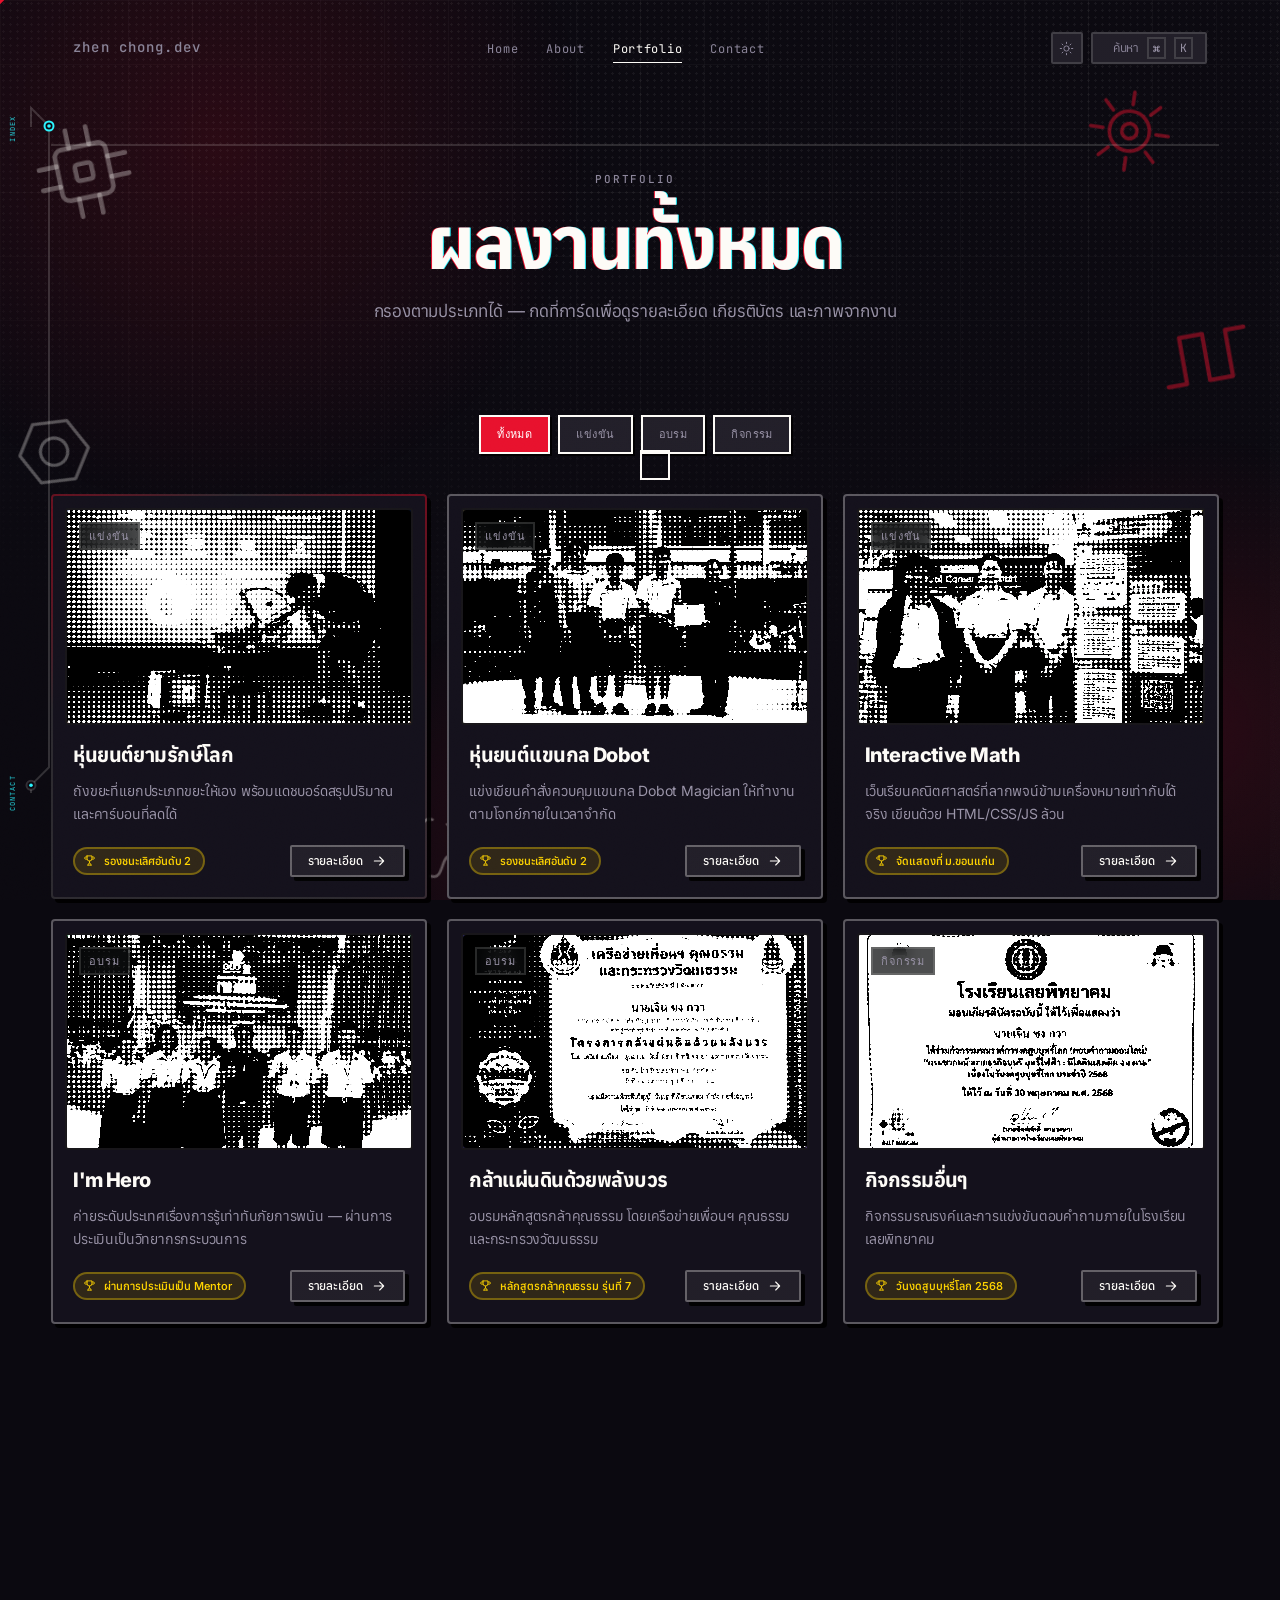
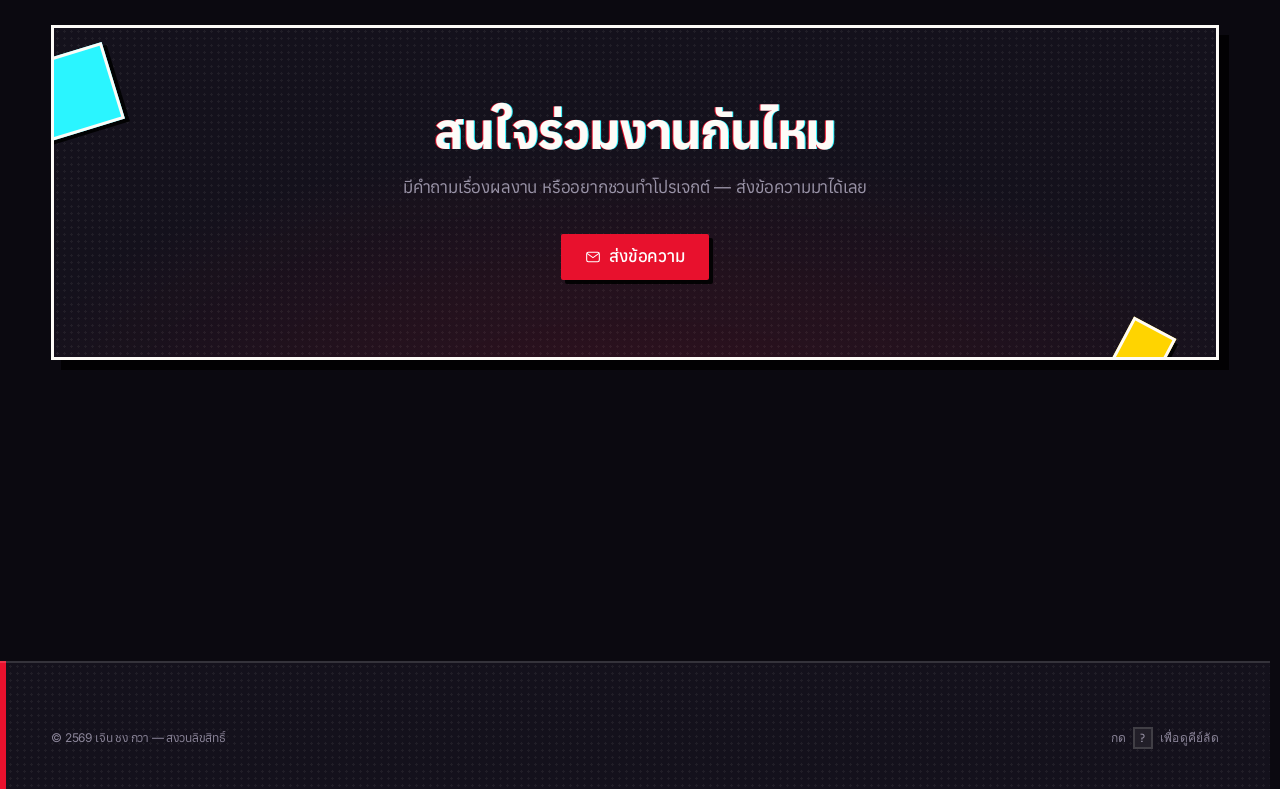
==== work/index.html @ d9b97643 "Publish the portfolio site A static site for university applications — no framework, no build step, " ====
<!DOCTYPE html>
<html lang="th" class="no-js" data-root="../">
<head>
<meta charset="UTF-8">
<meta name="viewport" content="width=device-width, initial-scale=1">
<title>ผลงานทั้งหมด — Portfolio</title>

<meta name="description" content="รวมผลงานทั้งหมดของเจิน ชง กวา — การแข่งขัน โครงงาน และการอบรม พร้อมเกียรติบัตรตัวจริง">
<meta name="theme-color" content="#0b0910">
<link rel="canonical" href="https://lpk37943-cyber.github.io/portfolio/work/">

<meta property="og:type" content="website">
<meta property="og:title" content="ผลงานทั้งหมด — Portfolio">
<meta property="og:description" content="การแข่งขัน · โครงงาน · การอบรม พร้อมเกียรติบัตร">
<meta property="og:image" content="https://lpk37943-cyber.github.io/portfolio/assets/og-image.jpg">
<meta property="og:url" content="https://lpk37943-cyber.github.io/portfolio/work/">
<meta name="twitter:card" content="summary_large_image">

<link rel="icon" href="../assets/favicon.svg" type="image/svg+xml">

<script>
(function () {
  var t = null;
  try { t = localStorage.getItem('pf-theme'); } catch (e) {}
  document.documentElement.dataset.theme = t === 'light' ? 'light' : 'dark';
})();
</script>

<link rel="preconnect" href="https://fonts.googleapis.com">
<link rel="preconnect" href="https://fonts.gstatic.com" crossorigin>
<link rel="stylesheet" href="https://fonts.googleapis.com/css2?family=Anuphan:wght@200..700&family=Inter:wght@100..900&family=JetBrains+Mono:wght@100..800&display=swap">

<link rel="stylesheet" href="../assets/css/tokens.css">
<link rel="stylesheet" href="../assets/css/base.css">
<link rel="stylesheet" href="../assets/css/layout.css">
<link rel="stylesheet" href="../assets/css/components.css">
<link rel="stylesheet" href="../assets/css/motion.css">
<link rel="stylesheet" href="../assets/css/pages.css">
</head>

<body>

<!-- ชั้นแสงเคลื่อนไหวเป็นฉากหลัง — CSS ล้วน ดู .ambient ใน motion.css -->
<div class="ambient" aria-hidden="true"><i></i><i></i><i></i></div>

<!-- รูปทรงวิศวกรรมลอยเป็นฉากหลัง ลากได้ — รูปทรงถูกสร้างโดย js/modules/formes.js -->
<!-- เส้นลายวงจร PCB ที่ขอบซ้าย — แถบความคืบหน้าการอ่าน จุดบัดกรีติดไฟทีละจุดตามหัวข้อ
     รูปเส้นสร้างโดย js/modules/spine.js เพราะจำนวนจุดต่างกันทุกหน้า
     ⚠ pointer-events: none อยู่ใน CSS แล้ว (กฎข้อ 6) มันสูงเต็มจอ ถ้าลืมจะกินคลิกทั้งแถบ -->
<div class="spine" data-spine aria-hidden="true"></div>

<div class="formes" data-formes aria-hidden="true"></div>

<a class="skip-link" href="#main">ข้ามไปเนื้อหาหลัก</a>

<header class="site-header" data-scrolled="false">
  <nav class="nav" aria-label="เมนูหลัก">
    <a class="nav-brand" href="../index.html"><span>zhen chong</span><span>.dev</span></a>
    <ul class="nav-links">
      <li><a class="nav-link" href="../index.html">Home</a></li>
      <li><a class="nav-link" href="../about.html">About</a></li>
      <li><a class="nav-link" href="index.html" aria-current="page">Portfolio</a></li>
      <li><a class="nav-link" href="../index.html#contact">Contact</a></li>
    </ul>
    <div class="nav-actions">
      <button type="button" class="icon-btn" data-magnet data-theme-toggle aria-label="สลับธีมสว่าง / มืด"></button>
      <button type="button" class="kbd-hint" data-magnet data-palette-open>
        <span data-icon="search"></span> ค้นหา <kbd>⌘</kbd><kbd>K</kbd>
      </button>
      <button type="button" class="nav-toggle" data-nav-toggle aria-expanded="false"
              aria-controls="nav-panel" aria-label="เปิดเมนู"><i></i><i></i><i></i></button>
    </div>
  </nav>
  <div class="nav-panel" id="nav-panel" data-nav-panel data-open="false">
    <div><ul>
      <li><a href="../index.html">Home</a></li>
      <li><a href="../about.html">About</a></li>
      <li><a href="index.html">Portfolio</a></li>
      <li><a href="../index.html#contact">Contact</a></li>
    </ul></div>
  </div>
</header>

<main id="main">
  <section class="section" id="all-work" data-spine-label="INDEX" style="padding-top:9rem">
    <div class="container-wide">

      <div class="section-head section-head--center">
        <span class="eyebrow" data-scramble data-reveal>Portfolio</span>
        <h1 class="gradient-text" style="font-size:var(--t-h1)" data-reveal>ผลงานทั้งหมด</h1>
        <p data-reveal>กรองตามประเภทได้ — กดที่การ์ดเพื่อดูรายละเอียด เกียรติบัตร และภาพจากงาน</p>
      </div>

      <!-- ตัวกรอง — aria-pressed บอกสถานะปุ่ม ส่วน data-live ประกาศจำนวนที่เหลือ
           ให้ screen reader ได้ยินว่าเกิดอะไรขึ้นหลังกด -->
      <div class="filter-bar" data-filter-bar data-reveal>
        <button type="button" class="filter-btn" data-filter="all" aria-pressed="true">ทั้งหมด</button>
        <button type="button" class="filter-btn" data-filter="comp" aria-pressed="false">แข่งขัน</button>
        <button type="button" class="filter-btn" data-filter="train" aria-pressed="false">อบรม</button>
        <button type="button" class="filter-btn" data-filter="act" aria-pressed="false">กิจกรรม</button>
        <span class="sr-only" data-live role="status" aria-live="polite"></span>
      </div>

      <div class="grid grid--2" data-projects></div>

      <noscript>
        <p class="text-soft" style="text-align:center;padding:var(--s-10)">
          รายการผลงานสร้างด้วย JavaScript — เปิด JavaScript แล้วโหลดหน้าใหม่เพื่อดูทั้งหมด
        </p>
      </noscript>

    </div>
  </section>

  <section class="section" id="cta" data-spine-label="CONTACT">
    <div class="container">
      <div class="cta" data-reveal="scale">
        <h2 class="gradient-text" data-split>สนใจร่วมงานกันไหม</h2>
        <p>มีคำถามเรื่องผลงาน หรืออยากชวนทำโปรเจกต์ — ส่งข้อความมาได้เลย</p>
        <div class="row row--center">
          <a data-magnet class="btn btn--accent btn--lg" href="../index.html#contact">
            <span data-icon="mail"></span> ส่งข้อความ
          </a>
        </div>
      </div>
    </div>
  </section>
</main>

<footer class="site-footer">
  <div class="container">
    <div class="footer-bottom" style="border:0;padding-top:0">
      <span>© <span data-year>2569</span> เจิน ชง กวา — สงวนลิขสิทธิ์</span>
      <span class="mono-note">กด <kbd>?</kbd> เพื่อดูคีย์ลัด</span>
    </div>
  </div>
</footer>

<dialog class="palette" data-palette aria-label="ค้นหาและคำสั่ง">
  <div class="palette-search">
    <span data-icon="search"></span>
    <input type="text" data-palette-input placeholder="พิมพ์เพื่อค้นหาผลงานหรือคำสั่ง…"
           autocomplete="off" spellcheck="false" aria-label="ค้นหา">
  </div>
  <div class="palette-list" data-palette-list role="listbox" aria-label="ผลการค้นหา"></div>
  <div class="palette-foot">
    <span><kbd>↑</kbd><kbd>↓</kbd> เลื่อน</span>
    <span><kbd>↵</kbd> เลือก</span>
    <span><kbd>esc</kbd> ปิด</span>
  </div>
</dialog>

<dialog class="palette" data-help aria-label="คีย์ลัด">
  <div class="palette-search" style="justify-content:space-between">
    <strong style="font-size:var(--t-small)">คีย์ลัด</strong>
    <button type="button" class="lightbox-close" data-help-close aria-label="ปิด" data-icon="close"></button>
  </div>
  <div class="palette-list">
    <button type="button" class="palette-item"><span>ค้นหา / คำสั่ง</span><span class="meta"><kbd>⌘</kbd><kbd>K</kbd></span></button>
    <button type="button" class="palette-item"><span>ค้นหา</span><span class="meta"><kbd>/</kbd></span></button>
    <button type="button" class="palette-item"><span>ไปหน้าแรก</span><span class="meta"><kbd>g</kbd><kbd>h</kbd></span></button>
    <button type="button" class="palette-item"><span>ไปหน้าผลงาน</span><span class="meta"><kbd>g</kbd><kbd>w</kbd></span></button>
    <button type="button" class="palette-item"><span>ไปหน้าเกี่ยวกับ</span><span class="meta"><kbd>g</kbd><kbd>a</kbd></span></button>
    <button type="button" class="palette-item"><span>ปิดกล่อง</span><span class="meta"><kbd>esc</kbd></span></button>
  </div>
</dialog>

<script defer src="../assets/js/icons.js"></script>
<script defer src="../assets/js/data/projects.js"></script>
<script defer src="../assets/js/modules/media.js"></script>
<script defer src="../assets/js/modules/halftone.js"></script>
<script defer src="../assets/js/modules/reveal.js"></script>
<script defer src="../assets/js/modules/nav.js"></script>
<script defer src="../assets/js/modules/tabs.js"></script>
<script defer src="../assets/js/modules/fx.js"></script>
<script defer src="../assets/js/modules/ui.js"></script>
<script defer src="../assets/js/modules/palette.js"></script>
<script defer src="../assets/js/modules/render.js"></script>
<script defer src="../assets/js/modules/formes.js"></script>
<script defer src="../assets/js/modules/type.js"></script>
<script defer src="../assets/js/modules/smooth.js"></script>
<script defer src="../assets/js/modules/scenes.js"></script>
<script defer src="../assets/js/modules/spine.js"></script>
<script defer src="../assets/js/main.js"></script>
</body>
</html>
---- assets/css/tokens.css ----
/* ============================================================================
   tokens.css — ค่าคงที่ทั้งเว็บอยู่ไฟล์นี้ไฟล์เดียว

   กฎ: ไฟล์ CSS อื่นห้ามเขียนค่าสี ขนาด หรือ easing เป็นตัวเลขดิบ ต้องอ้าง var()
   จากที่นี่เสมอ เพราะพอร์ตนี้มีทั้งหน้าแรก หน้ารวมผลงาน และหน้า case study อีกสี่หน้า
   ถ้าปล่อยให้ hardcode จะเพี้ยนกันเองแบบที่เคยเกิดใน Interactive Math มาแล้ว

   ---------------------------------------------------------------------------
   ธีม: คอมิก — สีจัด ขอบหนา เงาแข็ง พื้นผิว halftone

   เดิมพาเลตอิงเว็บไซต์ Linear (indigo บนดำอมเทา) ซึ่งสุภาพและอ่านง่ายแต่ไม่มีบุคลิก
   ตอนนี้เปลี่ยนเป็นภาษาภาพแบบหนังสือการ์ตูน โดยใช้เทคนิคทั่วไปของงานคอมิก
   (จุด halftone, ขอบสีเหลื่อม, พาเนลขอบหนา, เงาแข็งไม่ฟุ้ง) ไม่ได้ลอกงานของใคร

   สามอย่างที่ทำให้ "เป็นคอมิก" ไม่ใช่แค่ "สีแดง":
     1. เงาต้องแข็ง — ออฟเซ็ตทึบ ไม่มีการฟุ้ง (หมึกพิมพ์ไม่มี blur)
     2. ขอบต้องหนาและทึบ ไม่ใช่ hairline โปร่ง
     3. พื้นผิวต้องเป็นจุด ไม่ใช่ไล่สีเนียน (ข้อจำกัดของแท่นพิมพ์สมัยก่อน)

   "ดำแต่ไม่ดำสนิท" ยังใช้อยู่ — #0b0910 มีสีม่วงเจือนิดเดียว ทำให้จอ OLED
   ไม่ดูเป็นหลุมดำ และทำให้ขอบสว่างโปร่งมองเห็นได้จริง
   ========================================================================= */

:root {
  /* ---------- พื้นหลัง ----------
     ไล่จากมืดสุด (bg) ขึ้นมาหาพื้นผิวที่ "ยกระดับ" ทีละขั้น
     surface = การ์ดปกติ, raised = การ์ดที่ hover อยู่, sunken = ช่องกรอกข้อมูล */
  --bg:            #0b0910;
  --bg-sunken:     #060409;
  --surface:       #14111c;
  --surface-raised:#1c1826;
  --surface-glass: rgba(20, 17, 28, .82);   /* nav + modal — ต้องคู่กับ backdrop-filter */

  /* ---------- ตัวหนังสือ ----------
     ตัวเลขข้างล่างวัดกับ --surface-raised ซึ่งเป็นพื้นที่ "สว่างที่สุด" ที่ตัวหนังสือ
     ไปวางอยู่ได้ (การ์ดตอนถูก hover) — เป็นกรณีแย่ที่สุดจริง ไม่ใช่วัดกับ --bg
     ที่จะได้ตัวเลขสวยกว่าความเป็นจริงประมาณ 0.4

       --ink        16.8 : 1   ผ่าน AAA
       --ink-soft    5.9 : 1   ผ่าน AA
       --ink-faint   4.9 : 1   ผ่าน AA  ← ตัวเตี้ยสุดที่ยังใช้กับตัวหนังสือได้
       --ink-dim     3.5 : 1   วัดกับ --bg เท่านั้น เพราะใช้ที่เดียวคือหัวข้อยักษ์
                               บรรทัดที่สองของ hero ซึ่งไม่เคยวางบนการ์ด
                               ผ่าน AA สำหรับตัวใหญ่ (≥24px หนา หรือ ≥18.66px)
       --ink-ghost   1.4 : 1   ไม่ผ่านอะไรเลย

     กฎที่ห้ามแหก:
       ตัวหนังสือขนาดปกติ → ห้ามจางกว่า --ink-faint
       หัวข้อยักษ์          → ห้ามจางกว่า --ink-dim
       --ink-ghost         → ใช้ได้เฉพาะของตกแต่งที่ลบทิ้งแล้วไม่มีใครเสียข้อมูล
                             (เลข 404, ลูกศรประดับมุมการ์ด)

     ⚠ ธีมคอมิกเพิ่มกฎข้อที่สี่: --accent (แดง) ได้แค่ 3.9:1 บนพื้นมืด
       จึงใช้ได้เฉพาะหัวข้อใหญ่ ขอบ และของตกแต่ง — ห้ามใช้กับเนื้อความเด็ดขาด
       ถ้าต้องการตัวหนังสือสีแดงที่อ่านได้ ให้ใช้ --accent-ink

     ขาวเป็น #fdfbf7 ไม่ใช่ขาวบริสุทธิ์ เพราะหมึกขาวบนกระดาษคอมิกมีสีครีมเจือเสมอ
     ขาว #ffffff บนพื้นม่วงเข้มจะดูเป็นสีฟ้าแทน (ตาเทียบสีกับพื้นรอบข้างเสมอ) */
  --ink:        #fdfbf7;
  --ink-soft:   #9a94a8;
  --ink-faint:  #8b8599;
  --ink-dim:    #6a6478;
  --ink-ghost:  #2f2a3a;

  /* ---------- เส้นขอบ ----------
     ใช้ขาวโปร่งแทนสีทึบ เพื่อให้เส้นสว่างขึ้นเองเมื่อวางบนพื้นที่สว่างกว่า
     ไม่ต้องมีตัวแปรเส้นแยกต่อพื้นผิวแต่ละระดับ

     ธีมคอมิกดันค่าความทึบขึ้นจากเดิมราวสามเท่า เพราะ hairline โปร่ง 8%
     คือภาษาของ UI สมัยใหม่ ไม่ใช่ของหมึกพิมพ์ — เส้นในคอมิกต้อง "เห็นว่าเป็นเส้น" */
  --line:        rgba(253, 251, 247, .14);
  --line-soft:   rgba(253, 251, 247, .07);
  --line-strong: rgba(253, 251, 247, .30);
  --line-glow:   var(--accent);              /* ตอน hover — ขอบติดไฟเป็นสีแบรนด์ */

  /* ความหนาของขอบ — ประกาศเป็น token เพราะธีมคอมิกเปลี่ยนมันทั้งเว็บพร้อมกัน
     ถ้าเขียน 2px กระจายในไฟล์อื่น เวลาอยากลองหนา 3px จะต้องไล่แก้หลายสิบที่ */
  --bw:       2px;
  --bw-thick: 3px;

  /* ---------- สีประจำแบรนด์ ----------
     แดง #e8112d คือแดงหมึกพิมพ์ ไม่ใช่แดงจอ — อมส้มนิดเดียวจึงไม่แสบตาบนพื้นมืด
     ไซแอนกับเหลืองมาจากชุดหมึก CMY ที่แท่นพิมพ์คอมิกใช้จริง สามสีนี้จึงเข้ากันเอง
     โดยไม่ต้องปรับอะไร และเป็นที่มาของเอฟเฟกต์ "ขอบสีเหลื่อม" ด้วย */
  --accent:       #e8112d;
  --accent-bright:#2af5ff;
  --accent-dim:   #8f0a1c;
  --accent-ink:   #ff6b7f;                    /* accent ที่อ่านบนพื้นมืดได้ (6.3:1) */
  --accent-wash:  rgba(232, 17, 45, .14);
  --accent-line:  rgba(232, 17, 45, .45);

  /* สีรองสำหรับแท็ก/หมวดงาน — ใช้เท่าที่จำเป็น ไม่ใช่ธีม */
  --hue-motion:   #ffd400;   /* งานแอนิเมชัน */
  --hue-web:      #2af5ff;   /* งานเว็บ */
  --hue-art:      #ff2d95;   /* งานภาพนิ่ง */

  /* ---------- ขอบสีเหลื่อม (chromatic aberration) ----------
     ระยะที่เงาแดง/ไซแอนเหลื่อมออกจากตัวอักษร ใช้กับหัวข้อและเคอร์เซอร์
     เลียนอาการพิมพ์เพลตไม่ตรงกันของแท่นพิมพ์เก่า — เป็นเอกลักษณ์ของคอมิกยุคนั้น

     1px ไม่ใช่ 2px เพราะที่ 2px (และ 6px ที่หัวข้อ hero เคยใช้) ตาอ่านมันเป็น
     "จอเสีย" ไม่ใช่ "การออกแบบ" — เอฟเฟกต์นี้ต้องอยู่ที่ระดับที่รู้สึกได้แต่
     ไม่ต้องหยุดคิดว่ามันคืออะไร ถ้าเห็นชัดจนอ่านตัวหนังสือไม่สะดวก แปลว่าเยอะเกิน */
  --chroma: 1px;

  --danger:  #eb5757;
  --success: #4cb782;

  /* ---------- แสงแวดล้อม ----------
     gradient สองก้อนนี้คือสิ่งที่ทำให้หน้ามืดๆ ไม่ตายสนิท วางเป็น ::before ของ section
     ต้องเป็น transparent ที่ปลาย ไม่ใช่ --bg ไม่งั้นจะเห็นขอบวงกลมชัดตอนซ้อนทับกัน */
  --glow-accent: radial-gradient(circle at center,
                   rgba(94, 106, 210, .22) 0%,
                   rgba(94, 106, 210, .07) 40%,
                   transparent 70%);
  --glow-warm:   radial-gradient(circle at center,
                   rgba(210, 168, 94, .14) 0%,
                   transparent 68%);

  /* ---------- ผิวสัมผัสของการ์ด ----------
     ไล่สีบางๆ จากบนลงล่าง + เส้นไฮไลต์ด้านในขอบบน คือสูตรที่ทำให้การ์ดของ Linear
     ดูเหมือนมีความหนา ไม่ใช่สี่เหลี่ยมแบน

     ชั้นล่างสุดต้องเป็นสีทึบ ห้ามโปร่ง
     ---------------------------------------------------------------------------
     เดิมมีแค่ไล่สีขาวโปร่ง 3.5% ซึ่งใช้ได้ตอนพื้นหลังเป็นสีทึบ แต่พอเว็บมีฉาก 3D
     อยู่ข้างหลัง การ์ดกลายเป็นหน้าต่างมองทะลุไปเห็นแขนกลสีขาว แล้วตัวหนังสือ
     ในการ์ดก็อ่านไม่ออก

     คำนวณแล้ว: แขนกลสีขาวมี luminance 0.72 ถ้าจะให้ --ink-soft ผ่าน 4.5:1
     พื้นหลังต้องทึบอย่างน้อย 98.6% — แปลว่าไล่สีโปร่งช่วยไม่ได้เลย ต้องทึบจริง

     เขียนสีทึบเป็น linear-gradient สองหยุดสีเดียวกัน ไม่ใช่ background-color
     เพราะ token นี้ถูกใช้ใน shorthand `background:` ที่บางที่ซ้อนหลายชั้น
     (เช่น .cta) การเป็น image layer จึงประกอบต่อได้โดยไม่ชนกัน

     ธีมคอมิกตัดไล่สีชั้นบนออก เหลือสีทึบล้วน — หมึกพิมพ์ทับพื้นที่หนึ่งได้สีเดียว
     ความรู้สึก "มีความหนา" ย้ายไปอยู่ที่เงาแข็งกับขอบหนาแทน ซึ่งเป็นวิธีของคอมิกจริง */
  --card-face:  linear-gradient(var(--surface), var(--surface));

  /* --card-lip เดิมเป็นเส้นไฮไลต์บางๆ ขอบบนด้านใน ที่ทำให้การ์ดดูมีความหนา
     แบบพื้นผิวมันวาว — ซึ่งเป็นภาษาของ UI กระจก ไม่ใช่ของหมึกบนกระดาษ

     ⚠ ห้ามตั้งเป็น inset ring (เช่น inset 0 0 0 var(--bw) var(--line))
     เพราะ element ที่ใช้ token นี้เกือบทั้งหมดมี border สีเดียวกันอยู่แล้ว
     วงในจะไปซ้อนกับ border พอดีจนกลายเป็นขอบหนาสองเท่าโดยไม่มีใครตั้งใจ
     — เคยพลาดมาแล้วรอบหนึ่ง ทั้งเว็บดูอ้วนขึ้นโดยหาสาเหตุไม่เจอ

     ธีมคอมิกไม่ต้องการไฮไลต์แบบนี้เลย จึงเป็น none แล้วปล่อยให้ border
     ทำหน้าที่ของมันอย่างเดียว ที่ยังเก็บ token ไว้เพราะมีที่เรียกใช้อยู่หลายสิบแห่ง */
  --card-lip:   none;

  /* ผิวของชิ้นเล็กที่แบกตัวหนังสือ — ชิป ปุ่ม แท็บ ป้ายสถานะ
     เหตุผลเดียวกับ --card-face ทุกประการ ต่างแค่ชั้นบนสว่างกว่านิดหนึ่ง
     เพราะของชิ้นเล็กต้องการความต่างจากพื้นมากกว่าเพื่อให้เห็นขอบเขต */
  --pill-face:
    linear-gradient(rgba(253,251,247,.06), rgba(253,251,247,.06)),
    linear-gradient(var(--surface), var(--surface));

  /* ---------- เงา ----------
     เงาคอมิกคือ "ออฟเซ็ตทึบ" ไม่ใช่การฟุ้ง — หมึกพิมพ์ไม่มี blur
     นี่คือตัวแปรเดียวที่ทำให้ของทั้งเว็บเปลี่ยนจาก "การ์ดลอย" เป็น "สติกเกอร์แปะ"

     ห้ามใส่ค่าเบลอกลับเข้ามาแม้แต่ 1px เพราะพอมีเบลอปนกับออฟเซ็ตใหญ่ๆ
     มันจะกลายเป็นเงาสกปรกที่ไม่ใช่ทั้งคอมิกและไม่ใช่ทั้ง Material

     ใช้ดำเกือบทึบ ไม่ใช่ทึบสนิท เพื่อให้ยังเห็นพื้นหลังจางๆ ผ่านตรงที่เงาซ้อนกันเอง */
  --shadow-sm: 2px 2px 0 rgba(0,0,0,.9);
  --shadow-md: 4px 4px 0 rgba(0,0,0,.9);
  --shadow-lg: 6px 6px 0 rgba(0,0,0,.85);
  --shadow-xl: 10px 10px 0 rgba(0,0,0,.8);

  /* เงาสีแบรนด์ — ใช้กับของที่ต้องเด่นจริงๆ เท่านั้น (ปุ่มหลัก การ์ดเด่น)
     ถ้าใช้ทุกที่จะไม่เหลืออะไรที่เด่น */
  --shadow-pop: 5px 5px 0 var(--accent);

  /* ---------- ตัวอักษร ----------
     Inter รับภาษาอังกฤษ, Anuphan รับภาษาไทย (สัดส่วนใกล้ Inter ที่สุด),
     JetBrains Mono รับ label/eyebrow ที่เป็นตัวพิมพ์ใหญ่เว้นวรรคกว้าง
     ลำดับสำคัญ: ต้องวางฟอนต์ไทยไว้ "หลัง" Inter เสมอ เพราะ Inter ไม่มีสระไทย
     เบราว์เซอร์จะข้ามไปหา Anuphan ให้เองทีละตัวอักษร */
  --font-sans: "Inter", "Anuphan", -apple-system, BlinkMacSystemFont,
               "Segoe UI", "Noto Sans Thai", sans-serif;
  --font-mono: "JetBrains Mono", "SFMono-Regular", Consolas,
               "Liberation Mono", monospace;

  /* ขนาด — clamp() ทุกตัวเพื่อไม่ต้องเขียน media query สำหรับไทโป
     ตัวเลขกลางคำนวณจาก viewport 375px→1440px */
  /* ---------- หัวข้อ hero ----------
     เพดาน 10.5rem — ใหญ่กว่าเดิมเกือบเท่าตัว เพราะ "ช่วงห่างระหว่างตัวใหญ่สุด
     กับตัวเล็กสุด" คือสิ่งที่ทำให้หน้าดูเป็นงานออกแบบ ไม่ใช่เอกสาร
     ของเดิมเพดาน 6.5rem ซึ่งห่างจาก --t-h1 (4.5rem) แค่นิดเดียว ตาจึงอ่านว่า
     "หัวข้อใหญ่หน่อย" แทนที่จะเป็น "นี่คือชื่อของเจ้าของเว็บ"

     ⚠ ข้อจำกัดสองข้อเดิมที่เคยบังคับให้เพดานต่ำ ถูกถอดออกไปแล้วทั้งคู่:
       1. .hero-title เคยตั้ง text-wrap: nowrap ทำให้ min-content ของมัน
          ไปกำหนดความกว้างขั้นต่ำของทั้งคอลัมน์ → ถอด nowrap ออกแล้ว ขึ้นบรรทัดเองแทน
       2. .plate ที่ห่อ hero-copy อยู่และมี padding → ลบทิ้งทั้งคลาสแล้ว
     ถ้าจะเอา nowrap กลับมา ต้องลดเพดานลงด้วย ไม่งั้นจะล้นจอแคบทันที */
  --t-display: clamp(2.75rem, 1rem + 10.5vw, 10.5rem);

  /* ---------- ชื่อบนหน้าจอแรก ----------
     ต่างจาก --t-display ตรงที่ตัวนี้ "ไม่มีเพดานตายตัว" แต่วัดจากจอแทน

     ทำไมต้องแยกตัวใหม่แทนที่จะดัน --t-display ขึ้น
     --t-display ถูกใช้ที่อื่นด้วย การดันเพดานจะทำให้หัวข้อหน้าอื่นโตตามไปโดย
     ไม่มีใครขอ ส่วนตัวนี้มีที่ใช้เดียวคือชื่อบนหน้าแรก จึงปรับได้อิสระ

     ทำไมต้อง min(vw, vh) ไม่ใช่ vw อย่างเดียว
     ชื่ออยู่ในหน้าจอที่สูง 100dvh ร่วมกับแถบ nav กับแถบข้อมูลด้านล่าง
     ถ้าวัดจากความกว้างอย่างเดียว จอโน้ตบุ๊กเตี้ย (1920×900) จะได้ตัวสูง 250px
     สองบรรทัดกินไป 410px แล้วแถบล่างถูกดันตกจอ
     min() จึงให้ "ข้อจำกัดที่แคบกว่า" เป็นตัวตัดสินเสมอ

     ---------------------------------------------------------------------------
     ขนาดลดลงจาก 15.2vw เหลือ 6.6vw

     เคยดันให้ใหญ่สุดจนชื่อกินเต็มความกว้างจอแบบโปสเตอร์ ซึ่งบังคับให้ทุกอย่าง
     รอบตัวมันต้องหลบ — รูปต้องย่อ บัตรห้อยต้องย้าย ลูกโป่งต้องหาที่ใหม่
     และหน้ายังต้องมีพื้นรองกันคอนทราสต์เพราะชื่อไปทับรูปตลอด

     ที่ 6.6vw ชื่อยังเป็นของที่ใหญ่ที่สุดในหน้าอย่างชัดเจน (ราว 105px บนจอ
     1620px เทียบกับ --t-h1 ที่ 4.5rem) แต่อยู่ในคอลัมน์เนื้อหาได้โดยไม่ต้อง
     ให้อะไรหลบมันเลย ทั้งหน้าจึงกลับมาเป็นการจัดวางชุดเดียวที่สงบ */
  --t-name: clamp(2.4rem, min(6.6vw, 13vh), 7.5rem);
  --t-h1:      clamp(2.4rem, 1.4rem + 4.2vw, 4.5rem);
  --t-h2:      clamp(1.9rem, 1.3rem + 2.6vw, 3.1rem);
  --t-h3:      clamp(1.3rem, 1.05rem + 1.1vw, 1.75rem);
  --t-h4:      clamp(1.05rem, .95rem + .45vw, 1.25rem);
  --t-body:    clamp(.95rem, .9rem + .2vw, 1.0625rem);
  --t-small:   .875rem;
  --t-tiny:    .75rem;
  --t-micro:   .6875rem;   /* eyebrow / label mono */

  /* tracking — หัวข้อยิ่งใหญ่ยิ่งต้องบีบเข้า ไม่งั้นจะดูหลวม
     ส่วน label ตัวพิมพ์ใหญ่ต้องคลายออก ไม่งั้นจะอ่านไม่ออก */
  --track-display: -.045em;
  --track-h:       -.028em;
  --track-body:    -.011em;
  --track-label:   .18em;

  --lh-display: .92;
  --lh-h:       1.08;
  --lh-body:    1.65;

  /* ---------- ระยะ ----------
     สเกล 4px ทุกขั้น ตัวเลขในชื่อคือค่า px จริงตอน root 16px */
  --s-1: .25rem;  --s-2: .5rem;   --s-3: .75rem;  --s-4: 1rem;
  --s-5: 1.25rem; --s-6: 1.5rem;  --s-8: 2rem;    --s-10: 2.5rem;
  --s-12: 3rem;   --s-16: 4rem;   --s-20: 5rem;   --s-24: 6rem;
  --s-32: 8rem;

  /* ระยะห่างระหว่าง section — ยืดตามจอ เพราะช่องว่างคือสิ่งที่ทำให้ดูแพง */
  --gap-section: clamp(5rem, 3rem + 8vw, 10rem);

  /* ============================================================================
     ความกว้าง — ทั้งเว็บมี "ขอบซ้าย" เส้นเดียว

     ⚠ กฎเหล็ก: ทุกอย่างที่มองเห็นบนหน้าจอต้องเริ่มที่เส้นเดียวกัน
     nav · ชื่อบนหน้าจอแรก · แถบเครื่องมือ · ฟิล์มสตริป · เนื้อหาทุก section

     ---------------------------------------------------------------------------
     ทำไมถึงต้องเขียนกฎนี้ลงมา

     ก่อนหน้านี้หน้าเดียวกันมีขอบซ้ายอยู่สี่ตำแหน่ง วัดที่จอ 1440px:

       ~22px   ชื่อบนหน้าจอแรก (--hero-gut ที่ตั้งแยกไว้)
        64px   แถบเครื่องมือ + แทร็กฟิล์มสตริป (--pad-x)
       ~100px  แบรนด์ใน nav (--pad-x + capsule จัดกลาง + padding ของ capsule)
        144px  เนื้อหาใน .container (--pad-x + margin จาก max-width 1280)

     ตาคนจับ "เส้นตั้งที่ไม่ตรงกัน" ได้เก่งมาก แม้จะบอกไม่ถูกว่าเห็นอะไร
     ผลคือหน้าเว็บอ่านออกมาว่า "แปลก" ทั้งที่แต่ละชิ้นดูดีเมื่อดูแยกกัน
     ยิ่งชื่อตัวใหญ่ 192px ยิ่งขับให้เห็นว่ามันไม่ตรงกับอะไรเลยสักอย่าง

     ---------------------------------------------------------------------------
     วิธีแก้: กล่องเดียว ขอบเดียว

     --w-content กับ --w-wide เท่ากันโดยตั้งใจ ไม่ใช่ความผิดพลาด
     สองคลาสนี้ต้องได้กล่องเดียวกันเป๊ะ ไม่งั้นตัวที่แคบกว่าจะถูกจัดกลาง
     แล้วขอบซ้ายเลื่อนเข้ามาไม่ตรงกับตัวที่กว้างกว่า — ซึ่งคือต้นเหตุข้อ 4 ข้างบน
     ที่ยังเก็บสองชื่อไว้เพราะมีใน HTML สิบไฟล์ และยังสื่อความตั้งใจต่างกัน

     ความยาวบรรทัดที่อ่านสบายถูกคุมด้วย --w-text (62ch) ที่ .case-body
     กับ .stack อยู่แล้ว การขยายกล่องนอกจึงไม่ทำให้ย่อหน้ายาวจนอ่านยาก

     ---------------------------------------------------------------------------
     ทำไมเป็น 1280 ไม่ใช่ 1600

     เคยดันขึ้น 1600 พร้อมลดขอบเหลือ 42px เพื่อให้ชื่อตัวยักษ์ชนขอบจอ
     ผลคือทั้งหน้าถูกดันออกไปชิดขอบตามไปด้วย ซึ่งอ่านออกมาว่าอึดอัด
     1280 กับขอบ 64px ให้ขอบซ้ายราว 234px บนจอ 1620px ซึ่งเป็นสัดส่วนที่
     เนื้อหามีที่หายใจรอบตัว และเป็นค่าที่ใช้อยู่ก่อนหน้านั้น */
  --w-content: 1280px;
  --w-wide:    1280px;
  --w-text:    62ch;
  --pad-x:     clamp(20px, 4vw, 64px);

  /* ---------- มุมโค้ง ----------
     คอมิกใช้มุมคม เพราะพาเนลการ์ตูนคือกรอบสี่เหลี่ยมที่ตีเส้นด้วยไม้บรรทัด
     ค่าที่เหลือไว้ 2–6px ไม่ใช่ความโค้งเพื่อความสวย แต่กันไม่ให้มุม 90 องศาเป๊ะ
     ดูเหมือนภาพยังโหลดไม่เสร็จบนจอความละเอียดต่ำ

     --r-pill ยังเป็น 999px เหมือนเดิม เพราะชิปกับป้ายสถานะเป็น "ลูกโป่งคำพูด"
     ซึ่งกลมได้ตามภาษาคอมิกอยู่แล้ว */
  --r-xs: 0;    --r-sm: 0;     --r-md: 2px;   --r-lg: 3px;
  --r-xl: 4px;  --r-2xl: 6px;  --r-pill: 999px;

  /* ---------- จังหวะ ----------
     ease มาตรฐานตัวเดียวใช้ได้ 90% ของงาน
     spring ใช้เฉพาะตอนที่ของ "โผล่เข้ามา" เพื่อให้มีน้ำหนัก */
  --ease:        cubic-bezier(.4, 0, .2, 1);
  --ease-out:    cubic-bezier(.16, 1, .3, 1);
  --ease-spring: cubic-bezier(.34, 1.56, .64, 1);
  --dur-fast:   .15s;
  --dur:        .25s;
  --dur-slow:   .45s;
  --dur-slower: .8s;

  /* จังหวะของฉากเปิด — แยกออกมาเพราะ fx.js ตั้งเวลาลบ element ไว้ที่ 850ms
     ถ้า --dur-tear ยาวกว่านั้น ฉากจะถูกลบทั้งที่ยังฉีกไม่เสร็จ แล้วเห็นภาพกระตุก
     สองค่านี้จึงต้องแก้พร้อมกันเสมอ */
  --dur-tear: 780ms;
  --dur-web:  460ms;

  /* ---------- ชั้นซ้อน ----------
     ประกาศไว้ทุกชั้นที่มีจริง จะได้ไม่มีใครพิมพ์ z-index: 9999 อีก */
  --z-grid:    0;
  --z-content: 1;
  --z-nav:     50;
  --z-overlay: 80;
  --z-modal:   90;
  --z-cursor:  100;
  --z-intro:   200;

  /* ---------- ลายพื้นหลัง ----------
     กริดจางๆ ที่เห็นในเรฟ — ใช้ linear-gradient สองชั้นแทนภาพ จะได้คมทุก DPI */
  --grid-size: 64px;
  --grid-line: rgba(253, 251, 247, .03);

  /* ---------- จุด halftone ----------
     พื้นผิวหลักของธีมคอมิก มาแทนกริดในบทบาท "ลายพื้นหลังที่ทำให้หน้าไม่ตายสนิท"

     ทำไมเป็น radial-gradient ไม่ใช่ไฟล์ภาพ
     เหตุผลเดียวกับเกรนที่ base.css: ไม่ต้องโหลดอะไรเพิ่ม (เว็บนี้ต้องเปิดจาก file:// ได้)
     และคมทุกความละเอียดจอ ส่วนไฟล์ .png จะเบลอทันทีบนจอ 2x

     ขนาด 7px คือจุดที่ตายังอ่านออกว่า "เป็นจุด" บนจอปกติ แต่ไม่ถี่จนกลายเป็นลายมัวเร
     ตอนซ้อนกับเกรน — เคยลอง 4px แล้วเห็นลายคลื่นวิ่งเวลาเลื่อนหน้า */
  --halftone-size: 7px;
  --halftone-dot:  rgba(253, 251, 247, .055);
  --halftone: radial-gradient(circle at center,
                var(--halftone-dot) 1.1px, transparent 1.4px);

  /* ---------- สกรีนเม็ดจุดบน "รูปถ่าย" ----------
     ต่างจาก --halftone ข้างบนที่เป็นลายพื้นหลังเปล่าๆ ชุดนี้แปลงรูปจริงให้
     กลายเป็นเม็ดจุดขนาดไม่เท่ากันตามความสว่าง เหมือนภาพพิมพ์ในหนังสือพิมพ์

     วิธีที่ใช้ (ทั้งหมดเป็น CSS ล้วน ไม่แตะ canvas)
       1. ซ้อน "จานสกรีน" (radial-gradient ขาว→ดำ ปูซ้ำเป็นตาราง) ทับรูป
       2. background-blend-mode: overlay ผสมสองชั้นเข้าด้วยกัน
          ตรงไหนรูปสว่าง จานสกรีนจะถูกดันให้ขาวเป็นวงกว้าง
       3. filter: contrast() ดันผลลัพธ์ให้เหลือแค่ขาวกับดำ
          วงขาวกว้างจึงกลายเป็นจุดใหญ่ วงแคบกลายเป็นจุดเล็ก = halftone จริง

     ⚠ ทำไมห้ามใช้ canvas + getImageData ทำวิธีนี้
     เว็บนี้ต้องเปิดจาก file:// ได้ ซึ่งเบราว์เซอร์ถือว่าไฟล์แต่ละไฟล์เป็นคนละ
     origin การ drawImage รูปในเครื่องลง canvas จะทำให้ canvas ถูก "ย้อมสี"
     (tainted) แล้ว getImageData จะโยน SecurityError ทันที — เอฟเฟกต์จะพัง
     เฉพาะตอนดับเบิลคลิกไฟล์ ซึ่งเป็นวิธีเปิดหลักของเว็บนี้พอดี

     ค่า contrast 22 มาจากการลองจริง: ต่ำกว่านี้จุดจะเบลอจนดูเหมือนภาพเสีย
     สูงกว่านี้ (ลอง 60 แล้ว) จุดจะเท่ากันหมดจนน้ำหนักแสงเงาของรูปหายไป */
  --ht-dot:      5px;      /* ระยะห่างเม็ดจุด — ตรงกับ --halftone-size ไม่ได้
                              เพราะอันนั้นปูทั้งจอ ส่วนอันนี้อยู่ในกรอบรูปเล็กๆ */
  --ht-dot-lg:   9px;      /* ขนาดตอนยังไม่คลี่ — จุดโตให้รู้ว่า "ยังไม่ใช่รูปจริง" */
  --ht-contrast: 22;
  --ht-screen:   radial-gradient(circle at center, #fff 0%, #000 72%);

  /* ---------- บัตรห้อยสายคล้อง ----------
     บัตรเป็น "วัตถุจริง" ในฉาก ไม่ใช่ส่วนติดต่อผู้ใช้ สีจึงไม่สลับตามธีม
     เหมือนบัตรพลาสติกจริงที่ไม่เปลี่ยนสีตามแสงในห้อง
     (ค่าพวกนี้เคยเขียนดิบอยู่ใน pages.css — ย้ายมารวมที่นี่ตามกฎข้อ 1) */
  --card-plastic: linear-gradient(180deg, #f4f4f5, #d9dade);
  --card-well:    #2a2b31;   /* ช่องใส่รูป — เข้มแต่ไม่ดำสนิท จะได้ไม่เป็นรูโหว่ */

  /* ---------- พื้นรองใต้คอลัมน์เนื้อหาบนหน้าจอแรก ----------
     คลุมอยู่ระหว่างรูปเม็ดจุด (.hero-shot) กับตัวหนังสือ

     ⚠ นี่ไม่ใช่ของตกแต่ง มันคือกลไกรับประกันคอนทราสต์
     รูปเม็ดจุดเป็นขาว-ดำสลับกัน คอนทราสต์กระโดดระหว่าง 1:1 กับ 18:1 ในระยะ
     ไม่กี่พิกเซล ถ้าตัวหนังสือไปนั่งทับตรงไหนก็ตาม จะวัดค่าไม่ได้เลย
     พื้นรองทำให้ตัวหนังสือมี "พื้นขั้นต่ำ" ที่รู้ค่าแน่นอนเสมอ
     ตัวเลขในตารางคอนทราสต์จึงยังใช้ได้ ไม่ว่าจะเปลี่ยนรูปเป็นใบไหน

     ---------------------------------------------------------------------------
     ⚠ ทิศทางผูกกับตำแหน่งของตัวหนังสือ ห้ามแก้อย่างเดียวโดยไม่ดูอีกอย่าง

     เคยเป็นไล่แนวตั้งสองรอบ เพราะตอนนั้นตัวหนังสือกับรูปแบ่งกันบน-ล่าง
     (รอบแรกตัวหนังสืออยู่ล่าง รอบสองย้ายขึ้นบน ต้องกลับหัวไล่สีตาม)

     ตอนนี้เป็นแนวนอน เพราะการจัดวางเปลี่ยนเป็น "ตัวหนังสือซ้าย รูปขวา"
     ถ้าวันไหนย้ายรูปกลับไปอยู่บนหรือล่าง ต้องหมุนไล่สีนี้ตามด้วยเสมอ

     จุดหยุด: ทึบเต็มจนถึง 42% ของความกว้างจอ แล้วจางหมดที่ 62%
     คอลัมน์เนื้อหากว้างสุด --w-text (62ch ≈ 620px) เริ่มที่ขอบซ้ายของ container
     ที่จอ 1620px จึงจบราว 850px = 52% ซึ่งอยู่ในช่วงที่พื้นรองยังทึบเกิน 80%

     ใช้ var(--bg) ไม่ใช่ค่าดิบ จึงสลับตามธีมเองโดยไม่ต้องประกาศซ้ำในโหมดสว่าง */
  --hero-scrim: linear-gradient(90deg,
                  var(--bg) 0 42%,
                  transparent 62%);

  /* ---------- เคอร์เซอร์ตอนกลายเป็นป้าย ---------- */
  --cursor-label-size: 78px;

  /* ---------- เส้นลายวงจร PCB ที่ขอบจอ ----------
     สีทองแดงจริงของแผ่นปริ๊นต์ ไม่ใช่สี accent ของแบรนด์ เพราะมันคือ
     "ของอีกชิ้นที่ซ้อนอยู่หลังหน้าเว็บ" ไม่ใช่ส่วนหนึ่งของเนื้อหา */
  --pcb-trace: rgba(253, 251, 247, .16);
  --pcb-live:  #2af5ff;
  --pcb-w:     2px;
}

/* ============================================================================
   โหมดสว่าง — กระดาษหนังสือพิมพ์

   เดิมโหมดนี้เป็นสีขาวสะอาดแบบ UI ทั่วไป ตอนนี้เปลี่ยนเป็น "กระดาษคอมิกเก่า"
   ซึ่งเข้ากับธีมโดยธรรมชาติ แทนที่จะเป็นโหมดสำรองที่หลุดธีมไปคนละทาง

   หัวใจคือพื้นต้องเป็นครีม ไม่ใช่ขาว — กระดาษหนังสือพิมพ์เหลืองตามอายุเสมอ
   และขาวบริสุทธิ์จะทำให้หมึกแดงดูแสบตาผิดธรรมชาติ

   สลับด้วย data-theme="light" บน <html> (เขียนโดย theme.js)
   ค่าที่ไม่ได้ประกาศซ้ำจะสืบทอดจาก :root ข้างบน จึงเขียนเฉพาะตัวที่ต้องกลับด้าน
   ========================================================================= */
:root[data-theme="light"] {
  --bg:            #f4efe4;
  --bg-sunken:     #e8e1d2;
  --surface:       #fbf7ee;
  --surface-raised:#ffffff;
  --surface-glass: rgba(251, 247, 238, .86);

  /* วัดเทียบ --surface-raised (#ffffff) ซึ่งเป็นพื้นที่สว่างสุดของโหมดนี้
     ink 18.9:1 · soft 7.0:1 · faint 5.6:1 — เกณฑ์เดียวกับโหมดมืด
     หมึกดำเป็น #14100c ไม่ใช่ #000 เพราะหมึกพิมพ์จริงไม่เคยดำสนิท

     --ink-dim วัดกับ --bg (#f4efe4) ได้ 3.4:1 ผ่านเกณฑ์ตัวใหญ่
     ค่าแรกที่ลองใช้คือ #948c82 ซึ่งวัดจริงแล้วได้แค่ 2.89:1 — ไม่ผ่าน
     พื้นกระดาษสีครีมสว่างน้อยกว่าขาวบริสุทธิ์ ตัวหนังสือจึงต้องเข้มกว่าที่คิด
     ห้ามทำให้จางลงกว่านี้โดยไม่วัดใหม่ */
  --ink:       #14100c;
  --ink-soft:  #5f5850;
  --ink-faint: #6e6760;
  --ink-dim:   #877f75;
  --ink-ghost: #ddd5c6;

  /* ขอบในโหมดกระดาษต้องเป็นหมึกดำเกือบทึบ ไม่ใช่เทาโปร่ง
     เพราะเส้นกรอบพาเนลคอมิกคือหมึกที่ลงจริงบนกระดาษ */
  --line:        rgba(20, 16, 12, .55);
  --line-soft:   rgba(20, 16, 12, .22);
  --line-strong: rgba(20, 16, 12, .85);
  --line-glow:   var(--accent);

  --accent-ink: #b80d23;      /* แดงที่อ่านบนกระดาษได้ (5.9:1) */

  --card-face:  linear-gradient(var(--surface), var(--surface));
  --pill-face:
    linear-gradient(rgba(20,16,12,.05), rgba(20,16,12,.05)),
    linear-gradient(var(--surface), var(--surface));
  /* none ด้วยเหตุผลเดียวกับโหมดมืด — ห้ามใส่ inset ring กลับมา
     มันจะไปซ้อนกับ border สีเดียวกันจนขอบหนาสองเท่า */
  --card-lip:  none;

  /* เงาบนกระดาษก็ยังต้องแข็ง แค่เปลี่ยนจากดำเป็นหมึกเข้ม */
  --shadow-sm: 2px 2px 0 rgba(20,16,12,.85);
  --shadow-md: 4px 4px 0 rgba(20,16,12,.85);
  --shadow-lg: 6px 6px 0 rgba(20,16,12,.8);
  --shadow-xl: 10px 10px 0 rgba(20,16,12,.75);
  --shadow-pop: 5px 5px 0 var(--accent);

  --glow-accent: radial-gradient(circle at center,
                   rgba(232,17,45,.10) 0%, transparent 70%);
  --glow-warm:   radial-gradient(circle at center,
                   rgba(255,212,0,.12) 0%, transparent 68%);

  --grid-line: rgba(20, 16, 12, .05);

  /* จุด halftone บนกระดาษต้องเข้มกว่าบนพื้นมืดมาก
     เพราะจุดหมึกบนกระดาษขาวคือ "สิ่งที่ถูกพิมพ์ลงไป" ไม่ใช่ "แสงที่เล็ดลอดออกมา" */
  --halftone-dot: rgba(20, 16, 12, .10);

  /* จานสกรีนต้องกลับขั้วในโหมดกระดาษ
     พื้นมืด = หมึกขาวบนพื้นดำ · กระดาษ = หมึกดำบนพื้นขาว
     ถ้าไม่กลับ ภาพในโหมดสว่างจะเป็นแผ่นดำทึบที่มองไม่เห็นอะไรเลย */
  --ht-screen: radial-gradient(circle at center, #000 0%, #fff 72%);

  --pcb-trace: rgba(20, 16, 12, .22);
  --pcb-live:  #b80d23;

  /* พื้นรองใต้ชื่อต้องเป็นสีกระดาษ ไม่ใช่สีดำ ไม่งั้นโหมดสว่างจะมีคราบดำ
     พาดกลางหน้าจอแรก และตัวหนังสือสีหมึกเข้มจะอ่านไม่ออกบนคราบนั้น */}
---- assets/css/base.css ----
/* ============================================================================
   base.css — reset + ตัวอักษร + สิ่งที่ใช้ทั้งเว็บโดยไม่ต้องใส่ class

   ทุกอย่างในไฟล์นี้เป็น element selector ล้วน ห้ามมี class ของ component
   (class อยู่ที่ components.css) เพื่อให้รู้ว่าถ้าอะไรเพี้ยนทั้งเว็บ ให้มาดูที่นี่
   ========================================================================= */

/* ---------- reset ----------
   ตัด margin เริ่มต้นทิ้งทั้งหมด แล้วค่อยใส่กลับเฉพาะที่ต้องการ
   วิธีนี้ทำให้ไม่มี margin ที่ "โผล่มาจากไหนไม่รู้" ให้ตามแก้ */
*, *::before, *::after { box-sizing: border-box; }

* { margin: 0; padding: 0; }

html {
  -webkit-text-size-adjust: 100%;
  scroll-behavior: smooth;
  /* เผื่อที่ให้ nav ลอยตอนกดลิงก์ #anchor ไม่งั้นหัวข้อจะไปซ่อนใต้ nav */
  scroll-padding-top: 7rem;
  /* กัน layout กระตุกตอนเปิด modal แล้ว scrollbar หาย */
  scrollbar-gutter: stable;
  color-scheme: dark;
}

:root[data-theme="light"] { color-scheme: light; }

body {
  /* ---------- ขอบซ้าย/ขวาที่ "ของลอย" ต้องเกาะ ----------
     container จัดกลางตัวเองด้วย margin-inline: auto พอจอกว้างกว่ากล่อง
     ขอบเนื้อหาจริงจึงไม่ใช่ --pad-x แต่เป็น --pad-x บวกระยะที่ถูกดันเข้ามา

     ของที่เป็น position: absolute (บัตรห้อย · ลูกโป่งคำพูด · ป้ายบทที่มุม)
     ไม่ได้อยู่ใน container จึงคำนวณเองไม่ได้ ตัวแปรนี้ให้คำตอบเดียวกันเสมอ
     ทุกความกว้างจอ — ของลอยจึงเรียงตรงกับเนื้อหาได้จริง ไม่ใช่เดาด้วย vw

     ⚠ ต้องอยู่ที่ body ไม่ใช่ :root
     100% ที่ body คือความกว้างจอ "หลังหักแถบเลื่อน" แล้ว ส่วน 100vw ที่ :root
     ยังนับแถบเลื่อนรวมอยู่ ซึ่งทำให้ทุกอย่างเยื้องไปราว 15px บนวินโดวส์ */
  --edge: max(var(--pad-x), calc((100% - var(--w-wide)) / 2 + var(--pad-x)));

  min-height: 100dvh;
  background: var(--bg);
  color: var(--ink);
  font-family: var(--font-sans);
  font-size: var(--t-body);
  line-height: var(--lh-body);
  letter-spacing: var(--track-body);
  font-synthesis-weight: none;
  -webkit-font-smoothing: antialiased;
  -moz-osx-font-smoothing: grayscale;
  text-rendering: optimizeLegibility;
  overflow-x: clip;   /* clip ไม่ใช่ hidden — hidden จะทำให้ position:sticky ตาย */
}

/* ---------- สื่อ ----------
   display:block กัน gap 4px ใต้ภาพที่เกิดจาก inline baseline
   ซึ่งเป็นบั๊กที่หาสาเหตุยากที่สุดอันหนึ่งของ CSS */
img, svg, video, canvas, picture {
  display: block;
  max-width: 100%;
  height: auto;
}

/* ---------- ฟอร์ม ----------
   ฟอนต์ไม่สืบทอดเข้า form element เองในทุกเบราว์เซอร์ ต้องบังคับ */
input, button, textarea, select {
  font: inherit;
  color: inherit;
  letter-spacing: inherit;
  background: none;
  border: none;
}

button { cursor: pointer; }
textarea { resize: vertical; }

/* ---------- ลิงก์ ---------- */
a {
  color: inherit;
  text-decoration: none;
  transition: color var(--dur-fast) var(--ease);
}

/* ---------- หัวข้อ ----------
   text-wrap:balance ทำให้บรรทัดสุดท้ายของหัวข้อไม่เหลือคำเดียวโดดๆ
   ส่วน pretty ใช้กับย่อหน้า จะกัน "คำกำพร้า" ท้ายย่อหน้าแทน */
h1, h2, h3, h4, h5, h6 {
  font-weight: 800;
  line-height: var(--lh-h);
  letter-spacing: var(--track-h);
  text-wrap: balance;
}

h1 { font-size: var(--t-h1); }
h2 { font-size: var(--t-h2); }
h3 { font-size: var(--t-h3); }
h4 { font-size: var(--t-h4); font-weight: 550; }

p { text-wrap: pretty; }

strong, b { font-weight: 600; color: var(--ink); }

ul, ol { list-style: none; }

code, kbd, pre, samp {
  font-family: var(--font-mono);
  font-size: .9em;
  font-variant-ligatures: none;
}

hr {
  border: none;
  border-top: var(--bw) solid var(--line);
  margin-block: var(--s-8);
}

::selection {
  background: var(--accent);
  color: #fff;
}

/* ---------- focus ----------
   :focus-visible ไม่ใช่ :focus — คนใช้เมาส์จะไม่เห็นกรอบ แต่คนกด Tab เห็น
   ใช้ outline ไม่ใช่ box-shadow เพราะ outline ไม่ถูก overflow:hidden ตัด */
:focus { outline: none; }

:focus-visible {
  outline: 2px solid var(--accent-bright);
  outline-offset: 3px;
  border-radius: var(--r-xs);
}

/* ---------- scrollbar ---------- */
* { scrollbar-width: thin; scrollbar-color: var(--line-strong) transparent; }
::-webkit-scrollbar { width: 10px; height: 10px; }
::-webkit-scrollbar-track { background: transparent; }
::-webkit-scrollbar-thumb {
  background: var(--line-strong);
  border: 3px solid var(--bg);
  border-radius: var(--r-pill);
}
::-webkit-scrollbar-thumb:hover { background: var(--ink-faint); }

/* ============================================================================
   พื้นหลังทั้งเว็บ — จุด halftone + กริด + เกรน

   ทั้งสองชั้นผูกกับ body ไม่ใช่ element แยก เพราะถ้าเป็น element จริงมันจะ
   ยาวแค่เท่าเนื้อหา พอหน้าไหนสั้นกว่าจอจะเห็นพื้นเปล่าด้านล่าง
   ========================================================================= */

/* จุด halftone ทับกริด — ตรึงกับ viewport ไม่เลื่อนตามการ scroll
   mask ให้จางลงด้านล่าง เพื่อไม่ให้แย่งความสนใจจาก footer

   ---------------------------------------------------------------------------
   ทำไมวางจุดไว้ "ก่อน" กริดในรายการ background

   background-image ชั้นแรกอยู่บนสุด จุดจึงต้องมาก่อนเพื่อให้เป็นลายเด่น
   ส่วนกริดถอยไปเป็นโครงจางๆ ข้างหลัง — ถ้าสลับกัน กริดจะตัดผ่านจุดทุกเม็ด
   จนลายดูสกปรกเหมือนภาพเสีย

   ขนาดของสองชั้นนี้ต้องไม่หารกันลงตัว (7px กับ 64px) ไม่งั้นเส้นกริดจะทับ
   ตำแหน่งจุดซ้ำๆ เป็นจังหวะ แล้วตาจะจับเป็นลายทางแทนที่จะเห็นเป็นพื้นผิว */
body::before {
  content: "";
  position: fixed;
  inset: 0;
  z-index: var(--z-grid);
  pointer-events: none;
  background-image:
    var(--halftone),
    linear-gradient(var(--grid-line) 1px, transparent 1px),
    linear-gradient(90deg, var(--grid-line) 1px, transparent 1px);
  background-size:
    var(--halftone-live-size, var(--halftone-size)) var(--halftone-live-size, var(--halftone-size)),
    var(--grid-size) var(--grid-size),
    var(--grid-size) var(--grid-size);
  -webkit-mask-image: radial-gradient(ellipse 120% 80% at 50% 0%, #000 30%, transparent 100%);
          mask-image: radial-gradient(ellipse 120% 80% at 50% 0%, #000 30%, transparent 100%);

}

/* เกรน — SVG feTurbulence ฝังเป็น data URI
   ใช้ SVG แทนไฟล์ .png เพราะไม่ต้องโหลดอะไรเพิ่มและคมทุกความละเอียดจอ
   opacity ต่ำมากโดยตั้งใจ ถ้าเห็นชัดแปลว่าเยอะเกิน */
body::after {
  content: "";
  position: fixed;
  inset: 0;
  z-index: var(--z-grid);
  pointer-events: none;
  opacity: .035;
  mix-blend-mode: overlay;
  background-image: url("data:image/svg+xml,%3Csvg xmlns='http://www.w3.org/2000/svg' width='160' height='160'%3E%3Cfilter id='n'%3E%3CfeTurbulence type='fractalNoise' baseFrequency='.85' numOctaves='3' stitchTiles='stitch'/%3E%3C/filter%3E%3Crect width='100%25' height='100%25' filter='url(%23n)'/%3E%3C/svg%3E");
}

/* ============================================================================
   คลาสอรรถประโยชน์ — มีได้แค่ที่ใช้ซ้ำจริงเกินสามที่
   ========================================================================= */

/* ซ่อนจากตาแต่ยังให้ screen reader อ่าน — ใช้กับ label ของ input ที่มีแต่ไอคอน */
.sr-only {
  position: absolute;
  width: 1px; height: 1px;
  padding: 0; margin: -1px;
  overflow: hidden;
  clip-path: inset(50%);
  white-space: nowrap;
}

/* ลิงก์ข้ามไปเนื้อหา — ตัวแรกที่ Tab เจอ ปกติซ่อน โผล่มาตอน focus */
.skip-link {
  position: fixed;
  top: var(--s-4);
  left: 50%;
  translate: -50% -200%;
  z-index: var(--z-intro);
  padding: var(--s-3) var(--s-5);
  background: var(--accent);
  color: #fff;
  border-radius: var(--r-md);
  font-size: var(--t-small);
  font-weight: 500;
  box-shadow: var(--shadow-lg);
  transition: translate var(--dur) var(--ease-out);
}
.skip-link:focus-visible { translate: -50% 0; }

/* label ตัวพิมพ์ใหญ่ mono ที่เห็นเหนือหัวข้อทุก section (จากเรฟ) */
.eyebrow {
  display: inline-flex;
  align-items: center;
  gap: var(--s-2);
  font-family: var(--font-mono);
  font-size: var(--t-micro);
  font-weight: 500;
  letter-spacing: var(--track-label);
  text-transform: uppercase;
  color: var(--ink-faint);
}

/* หัวข้อขอบสีเหลื่อม — ลายเซ็นของธีมคอมิก
   เลียนอาการพิมพ์เพลตแดง/ไซแอนไม่ตรงกันของแท่นพิมพ์เก่า

   ใช้ text-shadow ไม่ใช่การซ้อน element สามชั้น เพราะ:
     - ไม่ต้องแตะ HTML เลย ใส่คลาสเดียวจบ
     - screen reader ยังอ่านได้ข้อความเดียว ไม่ใช่อ่านซ้ำสามรอบ
     - เงาไม่กินพื้นที่ layout จึงไม่ดันบรรทัดข้างเคียง

   ตัวหนังสือหลักต้องทึบและคอนทราสต์สูงตามเดิม เงาสีเป็นแค่ขอบ —
   ถ้าทำตัวหนังสือเองเป็นสีแดง จะเหลือคอนทราสต์ 3.9:1 ซึ่งไม่ผ่านเกณฑ์ */
/* คลาสเดิมจากธีม Linear — คงชื่อไว้เพราะถูกใช้อยู่หลายหน้า
   แต่เปลี่ยนพฤติกรรมเป็นขอบสีเหลื่อมแทนการไล่สี จะได้ไม่ต้องไล่แก้ HTML ทุกไฟล์
   (เปลี่ยนชื่อคลาสให้ตรงความหมายกว่านี้ได้ แต่ต้องไล่แก้ HTML ทั้ง 10 หน้า
   ซึ่งเป็นความเสี่ยงที่ไม่คุ้มกับการได้ชื่อที่ตรงขึ้น) */
.gradient-text {
  color: var(--ink);
  text-shadow:
    calc(var(--chroma) * -1) 0 0 var(--accent),
    var(--chroma) 0 0 var(--accent-bright);
}

/* บรรทัด mono จางๆ ที่มีสัญลักษณ์นำหน้า (จากเรฟ: "↓ explore my work below") */
.mono-note {
  font-family: var(--font-mono);
  font-size: var(--t-tiny);
  color: var(--ink-faint);
  letter-spacing: .02em;
}

.text-soft  { color: var(--ink-soft); }
.text-faint { color: var(--ink-faint); }
---- assets/css/layout.css ----
/* ============================================================================
   layout.css — โครงหน้า: container, section, กริด

   แยกจาก components.css เพราะของในนี้ไม่มีหน้าตาของตัวเอง มีแต่ตำแหน่งและระยะ
   ถ้า element ไหนมีสี ขอบ หรือเงา แปลว่ามันควรอยู่ components.css
   ========================================================================= */

/* ---------- container ----------
   ทุกอย่างในเว็บอยู่ในสามความกว้างนี้เท่านั้น
   .container คือค่าเริ่มต้น (1024px แบบ Linear), .container-wide สำหรับกริดผลงาน
   z-index ต้องมี เพราะ body::before (กริดพื้นหลัง) อยู่ชั้น 0 */
.container,
.container-wide {
  width: 100%;
  margin-inline: auto;
  padding-inline: var(--pad-x);
  position: relative;
  z-index: var(--z-content);
}
.container      { max-width: var(--w-content); }
.container-wide { max-width: var(--w-wide); }

/* ---------- section ----------
   ระยะห่างอยู่ที่ padding ของ section ไม่ใช่ margin ของหัวข้อข้างใน
   เพราะ margin จะยุบรวมกัน (margin collapse) แล้วคำนวณระยะจริงไม่ได้ */
.section {
  position: relative;
  padding-block: var(--gap-section);
}

/* section ที่ต้องมีเส้นคั่นด้านบน — ใช้ ::before แทน border-top
   เพราะต้องการให้เส้นจางหายไปที่ปลายทั้งสองข้าง ซึ่ง border ทำไม่ได้ */
/* ---------- กรอบพาเนลคอมิก ----------
   เดิมเป็นเส้นคั่นบนสุดเส้นเดียวหนา 1px ตอนนี้เป็นกรอบรอบทั้งส่วน มุมขวาบนหักเฉียง
   เหมือนช่องในหน้าหนังสือการ์ตูน

   ⚠ ตั้งใจให้เบา ไม่ใช่กรอบหนาทึบ
   เจ้าของเคยบอกว่าเลย์เอาต์เดิมดูแย่เพราะ "ทุกอย่างถูกใส่กล่อง" ซึ่งจริง —
   ตอนนั้นทุกก้อนเนื้อหา (.plate, .card, .feature, หัวข้อ) ต่างมีกรอบของตัวเอง
   หน้าจึงเป็นกำแพงการ์ดซ้อนกัน

   กรอบนี้ต่างออกไปเพราะอยู่ระดับ "ทั้งส่วน" ไม่ใช่ระดับก้อนเนื้อหา ทั้งหน้าจึงมี
   ไม่กี่กรอบที่ทำหน้าที่แบ่งบท ไม่ใช่หลายสิบกรอบที่แข่งกันเรียกร้องความสนใจ
   ใช้ --line (จาง 14%) ไม่ใช่ --line-strong และไม่มีพื้นทึบ จึงไม่บังรูปทรงลอย
   กับพื้นหลัง canvas ที่อยู่ข้างหลัง */
.section--ruled {
  --panel-notch: clamp(14px, 3vw, 32px);
}

.section--ruled::before {
  content: "";
  position: absolute;
  /* เว้นซ้าย-ขวาเท่า --pad-x เพื่อให้กรอบตรงแนวกับขอบเนื้อหาใน container พอดี
     ถ้าใช้ inset: 0 กรอบจะชิดขอบจอแล้วดูเหมือนขอบหน้าต่างเบราว์เซอร์ ไม่ใช่พาเนล */
  inset: 0 var(--pad-x);
  border: var(--bw) solid var(--line);
  pointer-events: none;

  /* มุมขวาบนหักเฉียง — เครื่องหมายการค้าของช่องคอมิกที่ทำให้กรอบสี่เหลี่ยม
     ธรรมดากลายเป็นพาเนล การตัดด้วย clip-path ตัดเส้นขอบไปด้วย จึงได้รอยตัด
     ที่ "เปิด" ตรงมุมพอดี ซึ่งเป็นผลที่ต้องการ */
  clip-path: polygon(
    0 0,
    calc(100% - var(--panel-notch)) 0,
    100% var(--panel-notch),
    100% 100%,
    0 100%
  );
}

/* ============================================================================
   .plate ถูกลบทิ้งแล้ว — บันทึกไว้กันคนกลับมาใส่ใหม่

   มันเคยเป็นแผ่นทึบมีขอบและเงา ห่อย่อหน้าที่ไม่มีภาชนะของตัวเอง
   เหตุผลที่มันเกิด: สมัยที่เว็บนี้ยังมีฉาก 3D (WebGL) เป็นพื้นหลัง ตัวหนังสือที่
   นั่งบนพื้นหลังตรงๆ อ่านไม่ออกเวลาแขนกลสีขาวเลื่อนมาอยู่ข้างหลัง — วัดแล้วเหลือ 1.19:1

   ฉาก 3D ถูกถอดออกไปนานแล้ว แผ่นนี้จึงไม่เหลือหน้าที่ แต่ยังค้างอยู่จนกลายเป็น
   ปัญหาเสียเอง: พอธีมเปลี่ยนเป็นคอมิก ขอบจาก 1px/8% กลายเป็น 2px/14% บวกเงาแข็ง
   ทุกก้อนเนื้อหาในหน้าจึงกลายเป็น "การ์ด" ซ้อนกันเป็นกำแพง

   หลักที่ใช้แทน: เนื้อหานั่งบนผืนผ้าใบตรงๆ แล้วใช้ "ที่ว่างกับขนาดตัวอักษร"
   เป็นตัวแบ่งกลุ่มแทนเส้นขอบ — ขอบและเงาเก็บไว้ให้เฉพาะของที่กดได้เท่านั้น
   ========================================================================= */

/* ---------- หัว section ----------
   eyebrow → หัวข้อ → คำอธิบาย เรียงกันแบบนี้ทุก section

   ไม่ใช่กล่องอีกต่อไป เหลือเส้นบางเส้นเดียวด้านบนเป็นตัวบอกว่า "ส่วนใหม่เริ่มตรงนี้"
   เส้นเดียวทำงานได้เท่ากรอบสี่ด้าน แต่ไม่ไปแย่งความสนใจจากหัวข้อ */
.section-head {
  display: flex;
  flex-direction: column;
  gap: var(--s-4);
  margin-bottom: clamp(var(--s-12), 7vw, var(--s-24));
  max-width: 100%;
  padding-top: var(--s-6);
  border-top: var(--bw) solid var(--line);
}
.section-head--center {
  align-items: center;
  text-align: center;
}
.section-head h2 { font-size: var(--t-h2); }
.section-head p {
  max-width: var(--w-text);
  color: var(--ink-soft);
}
.section-head--center p { margin-inline: auto; }

/* ---------- แสงแวดล้อมประจำ section ----------
   วางเป็นลูกตัวแรกของ section ที่ต้องการ ไม่ใช่ ::before ของตัว section เอง
   เพราะบาง section ใช้ ::before ไปกับเส้นคั่นแล้ว
   position:absolute + inset ติดลบ ทำให้แสงล้นออกนอกขอบ section ได้ */
.glow {
  position: absolute;
  pointer-events: none;
  z-index: 0;
  border-radius: 50%;
  filter: blur(20px);
}
.glow--accent { background: var(--glow-accent); }
.glow--warm   { background: var(--glow-warm); }

/* ============================================================================
   กริด 12 คอลัมน์สำหรับจัดวางแบบไม่สมมาตร

   ทำไมต้องมีทั้งที่มี .grid--N อยู่แล้ว
   ---------------------------------------------------------------------------
   .grid--N ใช้ auto-fit ซึ่งแบ่งช่องเท่ากันหมดและเรียงจากซ้ายเสมอ
   ผลคือทุก section หน้าตาเหมือนกัน: หัวข้อชิดซ้าย เนื้อหาเต็มความกว้าง
   ตาไล่ลงมาแล้วไม่มีอะไรสะดุด หน้าจึงดูเป็น "เอกสาร" ไม่ใช่ "งานออกแบบ"

   กริดนี้ให้เลือกได้ว่าจะให้อะไรเริ่มคอลัมน์ไหน กว้างกี่คอลัมน์ — ที่ว่างที่เหลือ
   ไม่ใช่ที่ว่างเปล่า แต่เป็นส่วนหนึ่งของการจัดวาง

   ใช้ grid-column ตรงๆ ไม่ใช่ subgrid เพราะ subgrid ยังไม่รองรับกว้างพอ
   และของที่ต้องการทำได้ด้วยวิธีธรรมดาอยู่แล้ว
   ========================================================================= */
.ed {
  display: grid;
  grid-template-columns: repeat(4, 1fr);
  gap: clamp(var(--s-5), 2.5vw, var(--s-10)) clamp(var(--s-4), 2vw, var(--s-8));
}
@media (min-width: 60rem) {
  .ed { grid-template-columns: repeat(12, 1fr); }

  /* ตัวช่วยที่ใช้จริงเท่านั้น — ไม่ทำครบ 12×12 เพราะจะกลายเป็นเฟรมเวิร์ก
     ที่ไม่มีใครอ่านออกว่าอันไหนถูกใช้จริง */
  .ed-1-5   { grid-column: 1 / 6; }
  .ed-1-7   { grid-column: 1 / 8; }
  .ed-2-8   { grid-column: 2 / 9; }
  .ed-7-13  { grid-column: 7 / 13; }
  .ed-8-13  { grid-column: 8 / 13; }
  .ed-full  { grid-column: 1 / -1; }
}

/* ---------- กริดพื้นฐาน ----------
   auto-fit + minmax คือวิธีทำกริด responsive โดยไม่ต้องเขียน media query เลย
   ตัวเลข min คือ "การ์ดแคบกว่านี้แล้วอ่านไม่รู้เรื่อง" */
.grid       { display: grid; gap: var(--s-5); }
.grid--2    { grid-template-columns: repeat(auto-fit, minmax(min(100%, 20rem), 1fr)); }
.grid--3    { grid-template-columns: repeat(auto-fit, minmax(min(100%, 16rem), 1fr)); }
.grid--tech { grid-template-columns: repeat(auto-fit, minmax(min(50% - .625rem, 8.5rem), 1fr)); }

/* ---------- สองคอลัมน์แบบเนื้อหา + สื่อ ----------
   ใช้ในหน้า about และหน้า case study
   สลับที่ 62rem ไม่ใช่ 768px เพราะจุดที่พังจริงคือตอนคอลัมน์ข้อความแคบกว่า ~30rem */
.split {
  display: grid;
  gap: clamp(var(--s-8), 4vw, var(--s-16));
  align-items: center;
}
@media (min-width: 62rem) {
  .split            { grid-template-columns: 1fr 1fr; }
  .split--text-lead { grid-template-columns: 1.15fr .85fr; }
  .split--media-lead{ grid-template-columns: .85fr 1.15fr; }
  .split--top       { align-items: start; }
}

/* ---------- แถวจัดของ ---------- */
.row {
  display: flex;
  flex-wrap: wrap;
  align-items: center;
  gap: var(--s-3);
}
.row--tight   { gap: var(--s-2); }
.row--center  { justify-content: center; }

.stack {
  display: flex;
  flex-direction: column;
  gap: var(--s-4);
  align-items: flex-start;
}
.stack--center { align-items: center; text-align: center; }

/* ---------- footer ---------- */
.site-footer {
  position: relative;
  z-index: var(--z-content);
  border-top: var(--bw) solid var(--line);
  /* ทึบเพราะแบกลิงก์กับข้อความลิขสิทธิ์อยู่บนฉาก 3D */
  background:
    linear-gradient(90deg, var(--accent) 0 6px, transparent 6px),
    var(--halftone),
    var(--surface);
  background-size: auto, var(--halftone-size) var(--halftone-size), auto;
  padding-block: var(--s-16) var(--s-10);
  margin-top: var(--gap-section);
}
.footer-grid {
  display: grid;
  gap: var(--s-10);
  grid-template-columns: repeat(auto-fit, minmax(min(100%, 12rem), 1fr));
  margin-bottom: var(--s-12);
}
.footer-brand { grid-column: 1 / -1; }
@media (min-width: 48rem) {
  .footer-grid  { grid-template-columns: 1.6fr 1fr 1fr 1fr; }
  .footer-brand { grid-column: auto; }
}
.footer-col h4 {
  font-family: var(--font-mono);
  font-size: var(--t-micro);
  font-weight: 500;
  letter-spacing: var(--track-label);
  text-transform: uppercase;
  color: var(--accent-ink);
  margin-bottom: var(--s-4);
}
.footer-col ul { display: flex; flex-direction: column; gap: var(--s-3); }
.footer-col a  { color: var(--ink-soft); font-size: var(--t-small); }
.footer-col a:hover { color: var(--ink); }

.footer-bottom {
  display: flex;
  flex-wrap: wrap;
  gap: var(--s-4);
  justify-content: space-between;
  align-items: center;
  padding-top: var(--s-8);
  border-top: var(--bw) solid var(--line-soft);
  font-size: var(--t-tiny);
  color: var(--ink-faint);
}
---- assets/css/components.css ----
/* ============================================================================
   components.css — ชิ้นส่วนที่ใช้ซ้ำทั้งเว็บ

   เรียงตามลำดับที่พบบนหน้าจอ: nav → ปุ่ม → chip → การ์ด → tab → สถิติ
   → ฟอร์ม → โซเชียล → lightbox → command palette → เคอร์เซอร์
   ========================================================================= */

/* ============================================================================
   NAV — แถบ pill ลอย ไม่ติดขอบบน (ตามเรฟ)

   ต่างจาก header ทั่วไปตรงที่ตัว <header> เป็นแค่กรอบโปร่งใสเต็มความกว้าง
   ส่วนที่มองเห็นคือ .nav ข้างในซึ่งเป็นแคปซูล — ทำแบบนี้เพื่อให้แคปซูลอยู่กลาง
   และหดความกว้างได้เองตอน scroll โดยไม่ต้องขยับตัว header
   ========================================================================= */
.site-header {
  position: fixed;
  inset-inline: 0;
  top: 0;
  z-index: var(--z-nav);
  padding: var(--s-5) var(--pad-x);
  pointer-events: none;   /* ให้คลิกทะลุช่องว่างข้างแคปซูลได้ */
  transition: padding var(--dur-slow) var(--ease);
}
.site-header[data-scrolled="true"] { padding-block: var(--s-3); }

.nav {
  pointer-events: auto;
  /* ⚠ ต้องหัก --pad-x ออกสองข้าง ไม่ใช่ใช้ --w-content ดิบๆ

     .container เอา padding ไว้ "ข้างใน" กล่อง 1600px (ขอบเนื้อหา = กลาง + pad)
     ส่วน nav เอา padding ไว้ "ข้างนอก" ที่ .site-header (ขอบกล่อง = กลางเฉยๆ)
     ถ้าให้ทั้งคู่กว้าง 1600px เท่ากัน ขอบซ้ายจะห่างกันเท่ากับ --pad-x พอดี
     ซึ่งเห็นชัดเฉพาะจอที่กว้างกว่ากล่อง (วัดจริงที่ 1920px: ห่างกัน 42px)
     จอแคบกว่านั้นไม่เห็นเพราะทั้งคู่ถูกบีบเต็มความกว้างอยู่แล้ว */
  max-width: calc(var(--w-content) - var(--pad-x) * 2);
  margin-inline: auto;
  display: flex;
  align-items: center;
  justify-content: space-between;
  gap: var(--s-4);
  height: 56px;
  padding-inline: var(--s-5);
  border-radius: var(--r-pill);
  border: var(--bw) solid transparent;
  background: transparent;
  transition:
    background   var(--dur-slow) var(--ease),
    border-color var(--dur-slow) var(--ease),
    box-shadow   var(--dur-slow) var(--ease),
    max-width    var(--dur-slow) var(--ease);
}

/* กระจกจะ "ติด" ก็ต่อเมื่อเลื่อนลงมาแล้ว — ตอนอยู่บนสุด nav ลอยเปล่าๆ บน hero
   backdrop-filter ตอน scroll เท่านั้น เพราะมันกิน GPU ตลอดเวลาถ้าเปิดค้างไว้

   ⚠ ห้ามใส่ max-width กลับมาที่นี่
   เดิมแคปซูลหดลง 4rem ตอนเลื่อน ซึ่งดูดีเมื่อดูเฉพาะแถบ แต่มันทำให้ขอบซ้าย
   ของ nav เลื่อนออกจากขอบของเนื้อหาข้างล่างทันทีที่คนเริ่มอ่าน — เส้นตั้ง
   ที่เพิ่งจัดให้ตรงกันทั้งหน้าจะพังทุกครั้งที่ scroll (ดูกฎที่ tokens.css)
   ความรู้สึก "แถบเปลี่ยนสถานะ" ยังได้ครบจากกระจก ขอบ และเงาที่ติดเข้ามา */
.site-header[data-scrolled="true"] .nav {
  background: var(--surface-glass);
  border-color: var(--line);
  box-shadow: var(--shadow-md), var(--card-lip);
  -webkit-backdrop-filter: blur(20px) saturate(180%);
          backdrop-filter: blur(20px) saturate(180%);
}

.nav-brand {
  font-family: var(--font-mono);
  font-size: var(--t-small);
  font-weight: 500;
  letter-spacing: .08em;
  color: var(--ink);
  white-space: nowrap;
}
.nav-brand span { color: var(--ink-faint); }

.nav-links {
  display: none;
  align-items: center;
  gap: var(--s-1);
}
@media (min-width: 52rem) { .nav-links { display: flex; } }

/* ลิงก์ nav — ขีดใต้ตัว active เป็นเส้นสั้นๆ ใต้ตัวอักษรพอดี (ตามเรฟ)
   ใช้ ::after ที่ scaleX จาก 0 เพื่อให้เส้นวิ่งออกจากกลาง ไม่ใช่โผล่มาทั้งเส้น */
.nav-link {
  position: relative;
  padding: var(--s-2) var(--s-3);
  font-family: var(--font-mono);
  font-size: var(--t-tiny);
  letter-spacing: .06em;
  color: var(--ink-faint);
  border-radius: var(--r-sm);
}
.nav-link::after {
  content: "";
  position: absolute;
  left: var(--s-3);
  right: var(--s-3);
  bottom: 2px;
  height: 1px;
  background: currentColor;
  scale: 0 1;
  transition: scale var(--dur) var(--ease-out);
}
.nav-link:hover { color: var(--ink-soft); }
.nav-link:hover::after,
.nav-link[aria-current="page"]::after { scale: 1 1; }
.nav-link[aria-current="page"] { color: var(--ink); }

.nav-actions { display: flex; align-items: center; gap: var(--s-2); }

/* ปุ่มเรียก command palette — โชว์คีย์ลัดไว้ในตัวปุ่มเลย (แบบ Linear) */
.kbd-hint {
  display: none;
  align-items: center;
  gap: var(--s-2);
  height: 32px;
  padding-inline: var(--s-3);
  border: var(--bw) solid var(--line);
  border-radius: var(--r-md);
  background: var(--pill-face);
  font-size: var(--t-tiny);
  color: var(--ink-faint);
  transition: border-color var(--dur) var(--ease), color var(--dur) var(--ease);
}
.kbd-hint:hover { border-color: var(--line-strong); color: var(--ink-soft); }
@media (min-width: 40rem) { .kbd-hint { display: inline-flex; } }

kbd {
  display: inline-block;
  min-width: 1.35em;
  padding: 1px 4px;
  border: var(--bw) solid var(--line);
  border-bottom-width: 2px;
  border-radius: var(--r-xs);
  background: var(--pill-face);
  font-family: var(--font-mono);
  font-size: .95em;
  line-height: 1.4;
  text-align: center;
  color: var(--ink-soft);
}

/* ปุ่มไอคอนเปล่าใน nav — ใช้กับสวิตช์ธีม
   ต้องแสดงทุกขนาดจอ ต่างจาก .kbd-hint ที่ซ่อนบนจอแคบ
   เพราะสวิตช์ธีมเป็นฟีเจอร์ที่คนหาไม่เจอถ้าไม่มีปุ่มให้เห็น
   (เดิมเรียกได้จาก command palette อย่างเดียว ซึ่งเท่ากับไม่มี สำหรับคนส่วนใหญ่) */
.icon-btn {
  display: grid;
  place-items: center;
  width: 32px; height: 32px;
  border: var(--bw) solid var(--line);
  border-radius: var(--r-md);
  background: var(--pill-face);
  color: var(--ink-faint);
  transition: border-color var(--dur) var(--ease), color var(--dur) var(--ease);
}
.icon-btn:hover { border-color: var(--line-strong); color: var(--ink); }
.icon-btn svg { width: 15px; height: 15px; }

/* ปุ่มเปิดเมนูมือถือ — hamburger สามขีดที่แปลงเป็นกากบาท */
.nav-toggle {
  display: grid;
  place-items: center;
  width: 34px; height: 34px;
  border: var(--bw) solid var(--line);
  border-radius: var(--r-md);
  background: var(--pill-face);
}
@media (min-width: 52rem) { .nav-toggle { display: none; } }

.nav-toggle i {
  display: block;
  width: 15px; height: 1.5px;
  background: var(--ink-soft);
  border-radius: 2px;
  transition: translate var(--dur) var(--ease), rotate var(--dur) var(--ease), opacity var(--dur-fast) var(--ease);
}
.nav-toggle i + i { margin-top: 4px; }
.nav-toggle[aria-expanded="true"] i:nth-child(1) { translate: 0 5.5px; rotate: 45deg; }
.nav-toggle[aria-expanded="true"] i:nth-child(2) { opacity: 0; }
.nav-toggle[aria-expanded="true"] i:nth-child(3) { translate: 0 -5.5px; rotate: -45deg; }

/* แผงเมนูมือถือ — ร่วงลงมาจากใต้แคปซูล
   ใช้ grid-template-rows 0fr→1fr เพื่อ animate ความสูงโดยไม่ต้องรู้ค่าจริง */
.nav-panel {
  pointer-events: auto;
  /* กล่องเดียวกับ .nav ข้างบน — หักขอบสองข้างเหมือนกัน (เหตุผลอยู่ที่นั่น) */
  max-width: calc(var(--w-content) - var(--pad-x) * 2);
  margin: var(--s-2) auto 0;
  display: grid;
  grid-template-rows: 0fr;
  transition: grid-template-rows var(--dur-slow) var(--ease-out);
}
.nav-panel[data-open="true"] { grid-template-rows: 1fr; }
.nav-panel > div { overflow: hidden; }

.nav-panel ul {
  display: flex;
  flex-direction: column;
  gap: var(--s-1);
  padding: var(--s-3);
  border: var(--bw) solid var(--line);
  border-radius: var(--r-xl);
  background: var(--surface-glass);
  box-shadow: var(--shadow-lg), var(--card-lip);
  -webkit-backdrop-filter: blur(20px) saturate(180%);
          backdrop-filter: blur(20px) saturate(180%);
}
.nav-panel a {
  display: block;
  padding: var(--s-3) var(--s-4);
  border-radius: var(--r-md);
  font-family: var(--font-mono);
  font-size: var(--t-small);
  color: var(--ink-soft);
}
.nav-panel a:hover { background: rgba(255, 255, 255, .05); color: var(--ink); }

/* ============================================================================
   ปุ่ม

   สามแบบ: primary (ขาวทึบ) · secondary (โปร่งมีขอบ) · ghost (ไม่มีขอบ)
   ทุกแบบสูง 40px เท่ากันเพื่อให้วางเรียงกันแล้วขอบตรงกัน
   ========================================================================= */
.btn {
  --btn-h: 40px;
  position: relative;
  display: inline-flex;
  align-items: center;
  justify-content: center;
  gap: var(--s-2);
  height: var(--btn-h);
  padding-inline: var(--s-5);
  border-radius: var(--r-md);
  font-size: var(--t-small);
  font-weight: 500;
  letter-spacing: -.005em;
  white-space: nowrap;
  transition:
    background var(--dur) var(--ease),
    border-color var(--dur) var(--ease),
    color var(--dur) var(--ease),
    translate var(--dur) var(--ease),
    box-shadow var(--dur) var(--ease);
}
.btn:active { translate: 0 1px; }
.btn svg { width: 16px; height: 16px; flex-shrink: 0; }

/* ---------- ปุ่มแบบคอมิก: กดจมลงไปหาเงา ----------
   ปุ่มลอยอยู่เหนือเงาแข็งที่ออฟเซ็ตลงขวา พอชี้เมาส์มันจะขยับ "เข้าหา" เงา
   แล้วเงาหดลงเท่าที่ปุ่มขยับ — ระยะรวมจึงคงที่เสมอ ตากับมือจึงตีความว่า
   ปุ่มถูกกดจมลงไปในหน้ากระดาษ ไม่ใช่แค่เลื่อนตำแหน่ง

   ธีมเดิมใช้ translate: 0 -1px คือ "ยกลอยขึ้น" ซึ่งเป็นภาษาของ Material
   ที่วางอยู่บนสมมติฐานว่ามีแหล่งกำเนิดแสงจริง — คนละโลกกับหมึกบนกระดาษ

   ตัวเลข 2px/4px ต้องเท่ากับ --shadow-sm/--shadow-md เป๊ะ ไม่งั้นปุ่มจะ
   "ลอยเหลื่อม" ออกจากเงาตอนกด แทนที่จะจมลงไปพอดี */
.btn--primary {
  background: var(--ink);
  color: var(--bg);
  box-shadow: var(--shadow-md);
}
.btn--primary:hover {
  translate: 2px 2px;
  box-shadow: var(--shadow-sm);
}
.btn--primary:active {
  translate: 4px 4px;
  box-shadow: none;
}

.btn--secondary {
  border: var(--bw) solid var(--line-strong);
  background: var(--pill-face);
  color: var(--ink);
  box-shadow: var(--shadow-md);
}
.btn--secondary:hover {
  border-color: var(--line-glow);
  translate: 2px 2px;
  box-shadow: var(--shadow-sm);
}
.btn--secondary:active {
  translate: 4px 4px;
  box-shadow: none;
}

/* ปุ่มหลักได้เงาสีแบรนด์ เพราะเป็นปุ่มเดียวที่ต้องเด่นกว่าเพื่อนจริงๆ */
.btn--accent {
  background: var(--accent);
  color: #fff;
  border-color: var(--ink);
  box-shadow: var(--shadow-md);
}
.btn--accent:hover {
  background: var(--accent);
  translate: 2px 2px;
  box-shadow: var(--shadow-sm);
}
.btn--accent:active {
  translate: 4px 4px;
  box-shadow: none;
}


.btn--sm  { --btn-h: 32px; padding-inline: var(--s-4); font-size: var(--t-tiny); }
.btn--lg  { --btn-h: 46px; padding-inline: var(--s-6); font-size: var(--t-body); }
.btn--full{ width: 100%; }

/* ปุ่มที่ไม่มีลิงก์จริง — ในเรฟจะขึ้นว่า "No Link" และกดไม่ได้ */
.btn[aria-disabled="true"] {
  opacity: .4;
  pointer-events: none;
  cursor: default;
}

/* ============================================================================
   chip / badge — ป้ายเล็กบอกเครื่องมือหรือหมวด
   ========================================================================= */
.chip {
  display: inline-flex;
  align-items: center;
  gap: var(--s-2);
  height: 28px;
  padding-inline: var(--s-3);
  border: var(--bw) solid var(--line);
  border-radius: var(--r-sm);
  background: var(--pill-face);
  font-family: var(--font-mono);
  font-size: var(--t-micro);
  letter-spacing: .04em;
  color: var(--ink-soft);
  transition: border-color var(--dur) var(--ease), color var(--dur) var(--ease);
}
.chip:hover { border-color: var(--line-strong); color: var(--ink); }
.chip svg { width: 12px; height: 12px; opacity: .7; }

/* ป้าย "ว่างรับงาน" พร้อมจุดเต้น — องค์ประกอบแรกที่คนเห็นบนหน้าแรก */
.status-pill {
  display: inline-flex;
  align-items: center;
  gap: var(--s-2);
  height: 28px;
  padding-inline: var(--s-3) var(--s-4);
  border: var(--bw) solid var(--line);
  border-radius: var(--r-pill);
  background: var(--pill-face);
  font-family: var(--font-mono);
  font-size: var(--t-micro);
  letter-spacing: var(--track-label);
  text-transform: uppercase;
  color: var(--ink-faint);
}
.status-dot {
  position: relative;
  width: 6px; height: 6px;
  border-radius: 50%;
  background: var(--success);
  flex-shrink: 0;
}
/* วงกระเพื่อม — เป็น ::after แยกเพื่อให้จุดแกนกลางนิ่ง มีแต่วงนอกที่ขยาย */
.status-dot::after {
  content: "";
  position: absolute;
  inset: 0;
  border-radius: 50%;
  background: var(--success);
  animation: ping 2.4s var(--ease-out) infinite;
}

/* ============================================================================
   การ์ด — พื้นฐานของทุกอย่างในหน้า work

   สูตร Linear: พื้นไล่สีบางมาก + ขอบ hairline + เส้นไฮไลต์ในขอบบน
   ตอน hover ขอบสว่างขึ้นและการ์ดยกตัว 2px — แค่นี้พอ ไม่ต้อง scale
   ========================================================================= */
.card {
  position: relative;
  display: flex;
  flex-direction: column;
  border: var(--bw) solid var(--line-strong);
  border-radius: var(--r-xl);
  background: var(--card-face);
  box-shadow: var(--shadow-md);
  overflow: hidden;
  transition:
    border-color var(--dur) var(--ease),
    translate var(--dur) var(--ease),
    box-shadow var(--dur) var(--ease);
}

/* การ์ดใช้ทิศทางตรงข้ามกับปุ่ม — ปุ่ม "จมลง" ตอนกด ส่วนการ์ด "เด้งขึ้น" ตอนชี้
   เพราะการ์ดยังไม่ใช่ของที่กด มันคือของที่ถูกหยิบขึ้นมาดู เงาจึงยาวขึ้นไม่ใช่สั้นลง */
.card:hover {
  border-color: var(--line-glow);
  translate: -2px -2px;
  box-shadow: var(--shadow-lg);
}

/* แสงตามเมาส์ — อ่านค่า --mx/--my ที่ spotlight.js เขียนใส่ตอนเมาส์ขยับ
   ต้องเป็น ::before ที่ opacity 0 ไว้ก่อน ไม่งั้นการ์ดที่เมาส์ไม่เคยผ่านจะมีจุดสว่างค้างมุมซ้ายบน */
.card--spotlight::before {
  content: "";
  position: absolute;
  inset: -1px;
  border-radius: inherit;
  pointer-events: none;
  opacity: 0;
  background: radial-gradient(
    260px circle at var(--mx, 50%) var(--my, 50%),
    rgba(255, 255, 255, .07),
    transparent 70%
  );
  transition: opacity var(--dur) var(--ease);
}
.card--spotlight:hover::before { opacity: 1; }

.card-body {
  display: flex;
  flex-direction: column;
  gap: var(--s-3);
  padding: var(--s-5);
  flex: 1;
}
.card-title { font-size: var(--t-h4); color: var(--ink); }
.card-desc {
  font-size: var(--t-small);
  color: var(--ink-soft);
  /* ตัดสองบรรทัดเสมอ เพื่อให้การ์ดทุกใบในแถวสูงเท่ากันโดยไม่ต้องบังคับความสูง */
  display: -webkit-box;
  -webkit-line-clamp: 2;
  -webkit-box-orient: vertical;
  overflow: hidden;
}
.card-foot {
  display: flex;
  align-items: center;
  justify-content: space-between;
  gap: var(--s-3);
  margin-top: auto;
  padding-top: var(--s-2);
}

/* กรอบสื่อในการ์ด — เว้นขอบด้านในให้ภาพลอยอยู่ในการ์ดอีกที (ตามเรฟ) */
.card-media {
  position: relative;
  margin: var(--s-3) var(--s-3) 0;
  border-radius: var(--r-lg);
  overflow: hidden;
  background: var(--bg-sunken);
  border: var(--bw) solid var(--line-soft);
  aspect-ratio: 16 / 10;
}
.card-media img,
.card-media video {
  width: 100%; height: 100%;
  object-fit: cover;
  transition: scale var(--dur-slow) var(--ease-out), opacity var(--dur) var(--ease);
}
.card:hover .card-media img,
.card:hover .card-media video { scale: 1.04; }

/* ป้ายหมวดมุมบนซ้ายของสื่อ */
.card-tag {
  position: absolute;
  top: var(--s-3);
  left: var(--s-3);
  z-index: 2;
  padding: 3px var(--s-2);
  border-radius: var(--r-xs);
  background: rgba(8, 9, 10, .72);
  -webkit-backdrop-filter: blur(8px);
          backdrop-filter: blur(8px);
  border: var(--bw) solid var(--line);
  font-family: var(--font-mono);
  font-size: var(--t-micro);
  letter-spacing: .08em;
  text-transform: uppercase;
  color: var(--ink-soft);
}

/* การ์ดเด่น — ขอบไล่สีหมุนรอบตัว
   ต้องใช้ @property (motion.css) ประกาศ --angle เป็นมุมจริง
   ไม่งั้นเบราว์เซอร์จะ animate ไม่ได้เพราะมองเป็นแค่ข้อความ */
.card--featured {
  border-color: transparent;
  background:
    linear-gradient(var(--surface), var(--surface)) padding-box,
    conic-gradient(from var(--angle),
      var(--line) 0%, var(--accent-line) 12%, var(--line) 26%,
      var(--line) 74%, var(--accent-line) 86%, var(--line) 100%) border-box;
  animation: spin-border 8s linear infinite;
}

/* การ์ดที่ทั้งใบเป็นลิงก์ — ครอบด้วย ::after แทนการห่อ <a> รอบทุกอย่าง
   วิธีนี้ทำให้ปุ่มข้างในยังกดแยกได้ และ screen reader ไม่อ่านซ้ำ */
.card-link::after {
  content: "";
  position: absolute;
  inset: 0;
  z-index: 1;
}

/* ============================================================================
   segmented tabs — ตัวสลับ Projects / Certificates / Tech Stack (จากเรฟ)

   ตัวชี้ (.tabs-thumb) เป็น element เดียวที่เลื่อนไปมา ไม่ใช่ background
   ของปุ่มแต่ละอัน — ทำแบบนี้เพื่อให้มันไถลได้จริงตอนสลับแท็บ
   ========================================================================= */
.tabs {
  position: relative;
  display: flex;
  gap: var(--s-1);
  padding: var(--s-1);
  margin-inline: auto;
  width: fit-content;
  max-width: 100%;
  border: var(--bw) solid var(--line);
  border-radius: var(--r-pill);
  background: var(--pill-face);
  box-shadow: var(--card-lip);
  overflow-x: auto;
  scrollbar-width: none;
}
.tabs::-webkit-scrollbar { display: none; }

.tabs-thumb {
  position: absolute;
  top: var(--s-1);
  bottom: var(--s-1);
  left: 0;
  border-radius: var(--r-pill);
  background: rgba(255, 255, 255, .07);
  border: var(--bw) solid var(--line);
  box-shadow: var(--card-lip);
  /* translate + width ถูกเซ็ตจาก tabs.js ตอนรันจริง */
  transition: translate var(--dur-slow) var(--ease-out), width var(--dur-slow) var(--ease-out);
  pointer-events: none;
}

.tab {
  position: relative;
  z-index: 1;
  padding: var(--s-3) var(--s-6);
  border-radius: var(--r-pill);
  font-size: var(--t-small);
  font-weight: 500;
  white-space: nowrap;
  color: var(--ink-faint);
  transition: color var(--dur) var(--ease);
}
.tab:hover { color: var(--ink-soft); }
.tab[aria-selected="true"] { color: var(--ink); }

.tab-panel[hidden] { display: none; }

/* ============================================================================
   การ์ดสถิติ — แถวสามใบใต้ About (จากเรฟ)
   ไอคอนซ้ายบน · ตัวเลขขวาบน · ป้ายซ้ายล่าง · ลูกศรขวาล่าง
   ========================================================================= */
.stat {
  display: grid;
  grid-template-columns: auto 1fr;
  grid-template-rows: auto auto;
  gap: var(--s-4) var(--s-3);
  align-items: center;
  padding: var(--s-5);
  border: var(--bw) solid var(--line);
  border-radius: var(--r-lg);
  background: var(--card-face);
  box-shadow: var(--card-lip);
  transition: border-color var(--dur) var(--ease), translate var(--dur) var(--ease);
}
.stat:hover { border-color: var(--line-strong); translate: 0 -2px; }

.stat-icon {
  display: grid;
  place-items: center;
  width: 34px; height: 34px;
  border: var(--bw) solid var(--line);
  border-radius: var(--r-sm);
  background: rgba(255, 255, 255, .03);
  color: var(--ink-soft);
}
.stat-icon svg { width: 16px; height: 16px; }

.stat-num {
  justify-self: end;
  font-size: var(--t-h3);
  font-weight: 600;
  letter-spacing: var(--track-h);
  font-variant-numeric: tabular-nums;   /* กันตัวเลขกระโดดตอนนับขึ้น */
  color: var(--ink);
}
.stat-label {
  font-family: var(--font-mono);
  font-size: var(--t-micro);
  letter-spacing: var(--track-label);
  text-transform: uppercase;
  color: var(--ink-faint);
}
.stat-arrow { justify-self: end; color: var(--ink-ghost); }
.stat-arrow svg { width: 14px; height: 14px; }

/* ============================================================================
   ช่องเครื่องมือ — กริด Tech Stack (จากเรฟ)
   ========================================================================= */
.tech {
  display: flex;
  flex-direction: column;
  align-items: center;
  justify-content: center;
  gap: var(--s-3);
  aspect-ratio: 1;
  padding: var(--s-4);
  border: var(--bw) solid var(--line);
  border-radius: var(--r-lg);
  background: var(--card-face);
  box-shadow: var(--card-lip);
  text-align: center;
  transition: border-color var(--dur) var(--ease), translate var(--dur) var(--ease), background var(--dur) var(--ease);
}
.tech:hover {
  border-color: var(--line-strong);
  background: rgba(255, 255, 255, .045);
  translate: 0 -3px;
}
.tech svg, .tech img { width: 38px; height: 38px; }
.tech span {
  font-size: var(--t-tiny);
  color: var(--ink-soft);
  letter-spacing: -.005em;
}

/* ============================================================================
   ฟอร์ม
   ========================================================================= */
.field { display: flex; flex-direction: column; gap: var(--s-2); }

.field-label {
  font-family: var(--font-mono);
  font-size: var(--t-micro);
  letter-spacing: var(--track-label);
  text-transform: uppercase;
  color: var(--ink-faint);
}

.input {
  width: 100%;
  min-height: 44px;
  padding: var(--s-3) var(--s-4);
  border: var(--bw) solid var(--line);
  border-radius: var(--r-md);
  background: var(--bg-sunken);
  color: var(--ink);
  font-size: var(--t-small);
  transition: border-color var(--dur) var(--ease), background var(--dur) var(--ease);
}
.input::placeholder { color: var(--ink-faint); }
.input:hover  { border-color: var(--line-strong); }
.input:focus  {
  outline: none;
  border-color: var(--accent);
  background: var(--bg);
  box-shadow: 0 0 0 3px var(--accent-wash);
}
textarea.input { min-height: 130px; padding-top: var(--s-3); line-height: 1.6; }

.form-note { font-size: var(--t-tiny); color: var(--ink-faint); }

/* ============================================================================
   การ์ดโซเชียล — บล็อก "Connect With Me" (จากเรฟ)
   ========================================================================= */
.social {
  display: flex;
  align-items: center;
  gap: var(--s-3);
  padding: var(--s-4);
  border: var(--bw) solid var(--line);
  border-radius: var(--r-md);
  background: var(--card-face);
  box-shadow: var(--card-lip);
  transition: border-color var(--dur) var(--ease), translate var(--dur) var(--ease), background var(--dur) var(--ease);
}
.social:hover {
  border-color: var(--line-strong);
  background: rgba(255, 255, 255, .05);
  translate: 0 -2px;
}
.social svg { width: 20px; height: 20px; color: var(--ink-soft); flex-shrink: 0; }
.social b { display: block; font-size: var(--t-small); font-weight: 500; }
.social small { display: block; font-size: var(--t-tiny); color: var(--ink-faint); }

/* ============================================================================
   COMIC SURFACE OVERRIDES — กฎร่วมสำหรับ block ที่กดหรือเลือกได้ทุกชนิด
   ============================================================================ */
.tabs {
  border-color: var(--ink);
  border-radius: 0;
  box-shadow: var(--shadow-md);
  background: var(--surface-raised);
}
.tabs-thumb {
  border-color: var(--ink);
  border-radius: 0;
  background: var(--accent);
  box-shadow: 2px 2px 0 var(--ink);
}
.tab { font-family: var(--font-mono); font-size: var(--t-micro); font-weight: 800; letter-spacing: .04em; }
.tab[aria-selected="true"] { color: #fff; }

.stat,
.tech,
.social {
  border-color: var(--ink);
  border-radius: 0;
  box-shadow: var(--shadow-md);
}
.stat { position: relative; overflow: hidden; }
.stat::before {
  content: "";
  position: absolute;
  inset: 0 auto 0 0;
  width: 7px;
  background: var(--accent);
}
.stat:nth-child(2)::before { background: var(--accent-bright); }
.stat:nth-child(3)::before { background: var(--hue-motion); }
.stat:hover,
.tech:hover,
.social:hover { border-color: var(--ink); translate: 2px 2px; box-shadow: var(--shadow-sm); }
.stat-icon,
.feature-icon { border-radius: 0; border-color: var(--ink); background: var(--hue-motion); color: #14100c; }
.stat-num { color: var(--accent-ink); font-weight: 900; text-shadow: 1px 0 0 var(--accent-bright); }

.tech { background-image: var(--halftone); background-size: var(--halftone-size) var(--halftone-size); }
.tech:nth-child(3n + 1) { border-top-color: var(--accent); }
.tech:nth-child(3n + 2) { border-top-color: var(--accent-bright); }
.tech:nth-child(3n) { border-top-color: var(--hue-motion); }

.input {
  border-color: var(--ink);
  border-radius: 0;
  box-shadow: 3px 3px 0 var(--ink-ghost);
  font-family: var(--font-mono);
}
.input:focus { box-shadow: 4px 4px 0 var(--accent); }
.field-label { color: var(--accent-ink); font-weight: 800; }
.social:nth-child(odd) { rotate: -1deg; }
.social:nth-child(even) { rotate: 1deg; }
.social svg { color: var(--accent-ink); }

/* ============================================================================
   lightbox — เปิดดู GIF / ภาพเต็มจอ
   ใช้ <dialog> จริง จะได้ focus trap และปุ่ม Esc ฟรีจากเบราว์เซอร์
   ========================================================================= */
.lightbox {
  max-width: min(92vw, 1200px);
  max-height: 92dvh;
  padding: 0;
  border: var(--bw) solid var(--line);
  border-radius: var(--r-xl);
  background: var(--surface);
  color: var(--ink);
  box-shadow: var(--shadow-xl);
  overflow: hidden;
}
.lightbox::backdrop {
  background: rgba(3, 4, 5, .82);
  -webkit-backdrop-filter: blur(6px);
          backdrop-filter: blur(6px);
}
.lightbox img, .lightbox video {
  max-width: 100%;
  max-height: calc(92dvh - 4rem);
  object-fit: contain;
  background: var(--bg-sunken);
}
.lightbox-bar {
  display: flex;
  align-items: center;
  justify-content: space-between;
  gap: var(--s-4);
  padding: var(--s-3) var(--s-4);
  border-top: var(--bw) solid var(--line);
  font-size: var(--t-tiny);
  color: var(--ink-soft);
}
.lightbox-close {
  display: grid;
  place-items: center;
  width: 30px; height: 30px;
  border: var(--bw) solid var(--line);
  border-radius: var(--r-sm);
  color: var(--ink-soft);
}
.lightbox-close:hover { border-color: var(--line-strong); color: var(--ink); }

/* ============================================================================
   command palette (⌘K) — ฟีเจอร์ที่ "Linear ที่สุด"
   ========================================================================= */
.palette {
  width: min(92vw, 560px);
  margin-top: 12vh;
  margin-inline: auto;
  padding: 0;
  border: var(--bw) solid var(--line-strong);
  border-radius: var(--r-xl);
  background: var(--surface-glass);
  color: var(--ink);
  box-shadow: var(--shadow-xl);
  -webkit-backdrop-filter: blur(24px) saturate(180%);
          backdrop-filter: blur(24px) saturate(180%);
  overflow: hidden;
}
.palette::backdrop {
  background: rgba(3, 4, 5, .6);
  -webkit-backdrop-filter: blur(4px);
          backdrop-filter: blur(4px);
}

.palette-search {
  display: flex;
  align-items: center;
  gap: var(--s-3);
  padding: var(--s-4) var(--s-5);
  border-bottom: var(--bw) solid var(--line);
}
.palette-search svg { width: 16px; height: 16px; color: var(--ink-faint); flex-shrink: 0; }
.palette-search input {
  flex: 1;
  font-size: var(--t-body);
  background: none;
}
.palette-search input::placeholder { color: var(--ink-faint); }

.palette-list {
  max-height: min(52vh, 400px);
  overflow-y: auto;
  padding: var(--s-2);
}
.palette-group {
  padding: var(--s-3) var(--s-3) var(--s-2);
  font-family: var(--font-mono);
  font-size: var(--t-micro);
  letter-spacing: var(--track-label);
  text-transform: uppercase;
  color: var(--ink-faint);
}
.palette-item {
  display: flex;
  align-items: center;
  gap: var(--s-3);
  width: 100%;
  padding: var(--s-3);
  border-radius: var(--r-md);
  text-align: left;
  font-size: var(--t-small);
  color: var(--ink-soft);
}
/* ไฮไลต์มาจาก data-active ไม่ใช่ :hover — เพราะคีย์บอร์ดต้องคุมได้ด้วย
   ถ้าใช้ :hover ด้วย ตัวชี้จะกระโดดตามเมาส์ที่วางค้างอยู่ */
.palette-item[data-active="true"] {
  background: rgba(255, 255, 255, .07);
  color: var(--ink);
}
.palette-item svg { width: 15px; height: 15px; flex-shrink: 0; opacity: .8; }
.palette-item .meta { margin-left: auto; font-size: var(--t-micro); color: var(--ink-faint); }

.palette-empty {
  padding: var(--s-10) var(--s-5);
  text-align: center;
  font-size: var(--t-small);
  color: var(--ink-faint);
}

.palette-foot {
  display: flex;
  align-items: center;
  gap: var(--s-4);
  padding: var(--s-3) var(--s-5);
  border-top: var(--bw) solid var(--line);
  font-size: var(--t-micro);
  color: var(--ink-faint);
}
.palette-foot span { display: inline-flex; align-items: center; gap: var(--s-2); }

/* ============================================================================
   เคอร์เซอร์กำหนดเอง — เปิดเฉพาะเมาส์จริง (ดู cursor.js)
   ========================================================================= */
.cursor-dot, .cursor-ring {
  position: fixed;
  top: 0; left: 0;
  z-index: var(--z-cursor);
  pointer-events: none;
  border-radius: 50%;
  translate: -50% -50%;
  opacity: 0;
  transition: opacity var(--dur) var(--ease);
}
/* จุดกลาง — สีแบรนด์ ไม่ใช่สีหมึก เพราะมันคือ "เป้า" ไม่ใช่ตัวหนังสือ */
.cursor-dot  {
  width: 6px; height: 6px;
  border-radius: 0;                 /* เหลี่ยม — เข้ากับมุมคมของธีม */
  background: var(--accent);
  rotate: 45deg;                    /* หมุนเป็นข้าวหลามตัด ต่างจากเป้าสี่เหลี่ยมทั่วไป */
}

/* ---------- วงแหวนเป็นเรติเคิลเหลี่ยม + ขอบสีเหลื่อม ----------
   ขอบแดง/ไซแอนเหลื่อมออกสองข้างด้วย box-shadow ไม่ใช่ element เพิ่มอีกสองใบ
   ระยะเหลื่อมมาจาก --cursor-chroma ที่ fx.js เขียนใหม่ทุกเฟรมตามความเร็วเมาส์
   ยิ่งสะบัดเร็ว ขอบยิ่งแยก เหมือนภาพพิมพ์ที่เพลตเลื่อน

   ห้ามใส่ --cursor-chroma ใน transition — มันถูกเขียนใหม่ทุกเฟรมอยู่แล้ว
   ถ้าใส่ เบราว์เซอร์จะไล่ค่าตามไม่ทันแล้วขอบจะกระตุก */
.cursor-ring {
  width: 30px; height: 30px;
  border-radius: 0;
  border: var(--bw) solid var(--ink);
  box-shadow:
    calc(var(--cursor-chroma, 0px) * -1) 0 0 var(--accent),
    var(--cursor-chroma, 0px) 0 0 var(--accent-bright);
  transition: opacity var(--dur) var(--ease), width var(--dur) var(--ease-spring),
              height var(--dur) var(--ease-spring), border-color var(--dur) var(--ease),
              rotate var(--dur) var(--ease-spring);
}

/* ============================================================================
   2D INTERACTION LAYER — Canvas trail, tilt, ink-sense, and panel reveal
   ============================================================================ */
.comic-fx-canvas {
  position: fixed;
  inset: 0;
  z-index: calc(var(--z-nav) - 1);
  width: 100%; height: 100%;
  pointer-events: none;
  mix-blend-mode: screen;
}

[data-tilt] {
  --tilt-x: 0deg;
  --tilt-y: 0deg;
  --tilt-light-x: 50%;
  --tilt-light-y: 50%;
  transform: perspective(900px) rotateX(var(--tilt-x)) rotateY(var(--tilt-y)) translateZ(0);
  transform-style: preserve-3d;
  transition: transform 180ms var(--ease-out), box-shadow 180ms var(--ease-out);
}

/* ---------- will-change ต้องอยู่แค่ตอน hover เท่านั้น ----------
   เดิมประกาศไว้ที่ [data-tilt] ตรงๆ ซึ่งแปลว่าทุกใบที่ติดแอตทริบิวต์นี้จองเลเยอร์
   GPU แยกของตัวเองไว้ตลอดเวลา — วัดจริงบนหน้าแรกได้ 34 ใบ (.tech 15 · .cert 8 ·
   .pindex-row 4 · .stat 3 · .social 2 · .tabs 1 · .copy-mail 1) จากทั้งหน้า 50 เลเยอร์

   แต่การเอียงเกิดตอนเอาเมาส์ไปชี้เท่านั้น เวลาที่เหลือเกือบทั้งหมดมันนิ่งสนิท
   เลเยอร์ที่จองค้างไว้จึงเป็นหน่วยความจำ GPU ที่เสียเปล่า และคอมโพสิเตอร์ต้อง
   ไล่ตรวจทุกใบทุกเฟรม — บนเครื่องที่การ์ดจอไม่แรงจะรู้สึกได้ชัด
   (MDN เตือนเรื่องนี้ไว้ตรงๆ ว่าห้ามใส่ will-change แบบถาวรให้ของหลายชิ้น)

   ย้ายมาไว้ที่ :hover แล้วเหลือจองทีละใบเฉพาะใบที่กำลังชี้อยู่จริง
   ทรานซิชัน 180ms ยาวพอให้เบราว์เซอร์เลื่อนขั้นเลเยอร์ทันอยู่แล้ว ภาพที่เห็นเหมือนเดิมทุกอย่าง */
[data-tilt]:hover { will-change: transform; }
[data-tilt]::after {
  content: "";
  position: absolute;
  inset: 0;
  pointer-events: none;
  opacity: 0;
  background: radial-gradient(280px circle at var(--tilt-light-x) var(--tilt-light-y), rgba(255,255,255,.2), transparent 58%);
  mix-blend-mode: screen;
  transition: opacity 180ms var(--ease);
}
[data-tilt][data-comic-hot="true"] { transform: perspective(900px) rotateX(var(--tilt-x)) rotateY(var(--tilt-y)) translateZ(8px) scale(1.012); }
[data-tilt][data-comic-hot="true"]::after { opacity: 1; }

[data-sense] { position: relative; isolation: isolate; }
[data-sense]::before {
  content: "";
  position: absolute;
  inset: -10px;
  z-index: -1;
  opacity: 0;
  pointer-events: none;
  background: repeating-conic-gradient(from 0deg, var(--accent) 0 2deg, transparent 2deg 14deg);
  -webkit-mask: radial-gradient(circle, transparent 0 42%, #000 44% 47%, transparent 49%);
          mask: radial-gradient(circle, transparent 0 42%, #000 44% 47%, transparent 49%);
  transition: opacity var(--dur-fast) var(--ease), scale var(--dur) var(--ease-out), rotate var(--dur) var(--ease-out);
}
[data-sense][data-comic-hot="true"]::before { opacity: .82; scale: 1.12; rotate: 16deg; }

[data-glitch] { --glitch-red: var(--glitch-x, 0px); --glitch-cyan: calc(var(--glitch-x, 0px) * -1); }
[data-glitch][data-comic-hot="true"] {
  text-shadow: var(--glitch-red) var(--glitch-y, 0px) 0 var(--accent), var(--glitch-cyan) 0 0 var(--accent-bright);
  animation: comic-glitch 280ms steps(2, end) both;
}
/* .hero-copy ถูกลบพร้อมการรื้อหน้าจอแรก — กฎ [data-depth] ย้ายไปอยู่ที่
   .hero-poster ใน pages.css แทน (วางไว้ที่นั่นเพราะเป็นของหน้าเดียว) */
/* ---------- หัวข้อแตกหลายมิติตอนชี้ ----------
   หัวข้อยักษ์แยกเป็นร่างซ้อนหลายชั้นที่คลาดกันคนละระยะ แล้วรวมกลับ

   ใช้สามสีจากชุดหมึกพิมพ์ (แดง · ไซแอน · เหลือง) ไม่ใช่สองสี เพราะการเหลื่อม
   สองสีอ่านเป็น "ภาพ 3D" ส่วนสามสีอ่านเป็น "เพลตพิมพ์ไม่ตรงกัน" ซึ่งเป็นภาษา
   ของงานพิมพ์คอมิกจริงๆ และให้ความรู้สึกหลายชั้นมากกว่า

   ทำด้วย text-shadow ล้วน จึงไม่ต้องแตะ HTML และ screen reader ยังอ่านข้อความ
   เดียว ไม่ใช่อ่านซ้ำสามรอบแบบวิธีซ้อน element จริง

   ระยะไล่กัน 2/4/6 เท่า ไม่ใช่เท่ากันหมด — ถ้าเท่ากันตาจะเห็นเป็นเงาหนาชั้นเดียว
   ไม่ใช่หลายร่างที่แยกจากกัน */
.hero-name[data-glitch][data-comic-hot="true"] .hero-name-lit {
  text-shadow:
    calc(var(--glitch-red) - 2px)  0 0 var(--accent),
    calc(var(--glitch-cyan) + 2px) 0 0 var(--accent-bright),
    calc(var(--glitch-red) - 5px)  var(--glitch-y, 0px) 0 color-mix(in oklab, var(--accent) 55%, transparent),
    calc(var(--glitch-cyan) + 5px) calc(var(--glitch-y, 0px) * -1) 0 color-mix(in oklab, var(--accent-bright) 55%, transparent),
    calc(var(--glitch-red) - 8px)  0 0 color-mix(in oklab, var(--hue-motion) 38%, transparent);
}

[data-panel] { cursor: pointer; }

/* ลูกโป่งคำพูด — comic-fx.js เป็นคนตั้ง data-comic-hot ตอนเมาส์เข้า
   และ data-popped ตอนถูกกด (ลบออกเองใน 500ms) หน้าตาของลูกโป่งอยู่ที่ pages.css */
.comic-bubble { cursor: pointer; }
.comic-bubble[data-comic-hot="true"] { animation: bubble-squash 400ms var(--ease-spring) both; }
.comic-bubble[data-popped="true"]    { animation: bubble-pop    500ms var(--ease-spring) both; }

.comic-panel {
  width: min(92vw, 36rem);
  margin: auto;
  padding: 0;
  border: var(--bw-thick) solid var(--ink);
  border-radius: 0;
  background: var(--surface);
  color: var(--ink);
  box-shadow: var(--shadow-xl);
  overflow: hidden;
}
.comic-panel::backdrop { background: rgba(4, 2, 8, .78); -webkit-backdrop-filter: blur(7px); backdrop-filter: blur(7px); }
.comic-panel-card {
  position: relative;
  padding: var(--s-7);
  background: var(--halftone), var(--surface);
  background-size: var(--halftone-size) var(--halftone-size), auto;
  clip-path: polygon(0 0, 100% 0, 100% 95%, 95% 100%, 0 100%);
  animation: panel-curl 420ms var(--ease-out) both;
}
.comic-panel-close {
  position: absolute;
  right: var(--s-3); top: var(--s-3);
  display: grid; place-items: center;
  width: 2rem; height: 2rem;
  border: var(--bw) solid var(--ink);
  background: var(--accent);
  color: #fff;
  font-size: 1.35rem;
  line-height: 1;
  box-shadow: var(--shadow-sm);
}
.comic-panel-media { margin: calc(var(--s-2) * -1) 0 var(--s-5); border: var(--bw-thick) solid var(--ink); background: var(--bg-sunken); box-shadow: var(--shadow-md); }
.comic-panel-media img { width: 100%; aspect-ratio: 16 / 9; object-fit: cover; }
.comic-panel-kicker { margin-bottom: var(--s-2); color: var(--accent-ink); font-family: var(--font-mono); font-size: var(--t-micro); font-weight: 800; letter-spacing: var(--track-label); }
.comic-panel h2 { font-size: var(--t-h3); }
.comic-panel-copy { margin-top: var(--s-3); color: var(--ink-soft); }
.comic-panel-actions { display: flex; gap: var(--s-3); margin-top: var(--s-6); }

@media (hover: none), (pointer: coarse) {
  .comic-fx-canvas, .cursor-dot, .cursor-ring { display: none; }
  [data-tilt] { transform: none !important; will-change: auto; }
}

:root[data-cursor="on"] .cursor-dot,
:root[data-cursor="on"] .cursor-ring { opacity: 1; }

/* ---------- ซ่อนเคอร์เซอร์ของระบบ ----------
   ถ้าไม่ซ่อน จะเห็นลูกศรของ OS ทับจุดกับวงแหวนของเว็บอยู่ตลอด กลายเป็นสองอันซ้อนกัน

   ⚠ ห้ามเขียนเป็น html { cursor: none } เด็ดขาด
   ต้องผูกกับ [data-cursor="on"] ซึ่ง fx.js ตั้งให้ "หลังสร้างเคอร์เซอร์สำเร็จแล้ว" เท่านั้น
   (initCursor คืนค่าออกก่อนถ้าเป็นจอสัมผัสหรือผู้ใช้ปิดแอนิเมชัน) ถ้าซ่อนแบบไม่มีเงื่อนไข
   แล้ว JavaScript ตายหรือโหลดไม่ทัน จะไม่เหลือเคอร์เซอร์ให้ใช้เลยสักอัน — ใช้เว็บไม่ได้ทันที

   media query ซ้อนอีกชั้นเพราะบล็อก  (hover: none), (pointer: coarse) ข้างบน
   ซ่อน .cursor-dot/.cursor-ring ไว้ ถ้าเครื่องเข้าเงื่อนไขนั้นแต่ยังผ่าน pointer: fine
   (เช่นปากกาสไตลัส) เคอร์เซอร์ของเว็บจะถูกซ่อนอยู่แล้ว เราจึงต้องไม่ไปซ่อนของระบบซ้ำ

   ต้องกวาดด้วย * ไม่ใช่ตั้งที่ :root ตัวเดียว เพราะ cursor เป็นค่าที่สืบทอดก็จริง
   แต่ของที่ตั้งค่าเองจะทับค่าที่สืบทอดมา — button, a (จาก UA stylesheet), input,
   [data-panel], .comic-bubble, .lanyard-card, .case-figure-btn ล้วนตั้งไว้เอง

   !important เพราะ .lanyard-card:active { cursor: grabbing } มีความจำเพาะ (0,2,0)
   เท่ากับตัวเลือกนี้พอดี ถ้าไม่ใส่ ผลจะไปขึ้นกับลำดับบรรทัดซึ่งเปราะเกินไป
   (ใช้ !important แบบเดียวกับที่บล็อก prefers-reduced-motion ใน motion.css ใช้) */
@media (hover: hover) and (pointer: fine) {
  :root[data-cursor="on"],
  :root[data-cursor="on"] * { cursor: none !important; }
}

/* ตอนชี้ของที่กดได้ — เรติเคิลบานออกและหมุน 45° กลายเป็นข้าวหลามตัด
   บอกว่า "ตรงนี้กดได้" ด้วยรูปทรง ไม่ใช่แค่สี จึงยังสื่อได้กับคนตาบอดสี */
:root[data-cursor="on"][data-cursor-hot="true"] .cursor-ring {
  width: 46px; height: 46px;
  rotate: 45deg;
  border-color: var(--accent);
}
:root[data-cursor="on"][data-cursor-hot="true"] .cursor-dot { opacity: 0; }

/* ============================================================================
   แถบความคืบหน้าการอ่าน — ใช้ในหน้า case study
   ========================================================================= */
.progress {
  position: fixed;
  inset-inline: 0;
  top: 0;
  height: 2px;
  z-index: calc(var(--z-nav) + 1);
  background: linear-gradient(90deg, var(--accent), var(--accent-bright));
  transform-origin: 0 50%;
  scale: 0 1;
}

/* ============================================================================
   toast — แจ้งผลสั้นๆ เช่น "คัดลอกอีเมลแล้ว"
   ========================================================================= */
.toast {
  position: fixed;
  left: 50%;
  bottom: var(--s-8);
  /* 120% ของความสูงตัวเองไม่พอจะพ้นขอบจอ เพราะยังต้องเลื่อนลงอีกเท่ากับ bottom
     ที่ยกมันขึ้นมา — ถ้าใช้แค่ translate จะมีขอบโผล่ค้างอยู่ท้ายจอทุกหน้า
     opacity กับ visibility จึงเป็นตัวการันตีว่าซ่อนจริง ส่วน translate ทำหน้าที่แค่จังหวะ */
  translate: -50% 160%;
  opacity: 0;
  visibility: hidden;
  z-index: var(--z-modal);
  display: flex;
  align-items: center;
  gap: var(--s-3);
  padding: var(--s-3) var(--s-5);
  border: var(--bw) solid var(--line-strong);
  border-radius: var(--r-pill);
  background: var(--surface-glass);
  box-shadow: var(--shadow-lg);
  -webkit-backdrop-filter: blur(20px);
          backdrop-filter: blur(20px);
  font-size: var(--t-small);
  transition:
    translate  var(--dur-slow) var(--ease-spring),
    opacity    var(--dur) var(--ease),
    /* visibility ต้องหน่วงตอนซ่อน เพื่อให้ transition ของ opacity เล่นจบก่อน
       ตอนแสดงไม่หน่วง (0s) จะได้เห็นทันที — สลับค่าใน [data-show] ข้างล่าง */
    visibility 0s var(--ease) var(--dur-slow);
}
.toast[data-show="true"] {
  translate: -50% 0;
  opacity: 1;
  visibility: visible;
  transition-delay: 0s, 0s, 0s;
}
.toast svg { width: 16px; height: 16px; color: var(--success); }

/* ============================================================================
   สกรีนเม็ดจุดบนรูปถ่าย (halftone)

   ทุกกรอบรูปที่ติด [data-halftone] จะมีชั้นเม็ดจุดทับอยู่ แล้วคลี่ออกเป็นรูปจริง
   ตอนเลื่อนมาถึง — สูตรและเหตุผลว่าทำไมต้องเป็น CSS ไม่ใช่ canvas อยู่ที่
   --ht-screen ใน tokens.css

   ที่อยู่รูปถูกเขียนมาที่ --shot โดย js/modules/halftone.js ไม่ได้เขียนใน CSS
   เพราะรูปแต่ละใบคนละไฟล์ และบางใบถูก media.js สลับเป็นภาพแทนที่ตอนรัน
   ========================================================================= */
[data-halftone] { position: relative; }

/* วาดต่อเมื่อ halftone.js ยืนยันแล้วว่ารูปโหลดสำเร็จและเขียน --shot ให้เรียบร้อย
   (มาร์กอัปใส่มาแค่ data-halftone เปล่าๆ ตัวโมดูลเป็นคนเลื่อนเป็น "on")

   ที่ต้องรอสัญญาณจาก JS แทนที่จะวาดทันที เพราะถ้า JS ไม่ทำงาน ผู้ใช้ปิด
   แอนิเมชัน หรือรูปโหลดไม่สำเร็จจนถูก media.js สลับเป็นภาพแทนที่
   ชั้นจุดต้อง "ไม่เกิดขึ้นเลย" ไม่ใช่เกิดแล้วค้างทับรูปจนมองไม่เห็นอะไร */
[data-halftone="on"]::after {
  content: "";
  position: absolute;
  inset: 0;
  z-index: 1;
  pointer-events: none;
  border-radius: inherit;

  background-image: var(--ht-screen), var(--shot);
  background-size: var(--ht-live, var(--ht-dot-lg)) var(--ht-live, var(--ht-dot-lg)), cover;
  background-position: center, center;
  background-repeat: repeat, no-repeat;
  background-blend-mode: overlay;

  /* filter ทำงานกับผลรวมของ background ทั้งสองชั้นหลังผสมกันแล้ว
     จึงได้ภาพขาว-ดำล้วนที่เป็นเม็ดจุด ไม่ใช่รูปที่ถูกเพิ่มคอนทราสต์เฉยๆ */
  filter: grayscale(1) contrast(var(--ht-contrast));

  /* ⚠ ชั้นนี้ต้องทึบ ห้ามใส่ mix-blend-mode
     เคยลองใช้ screen (เก็บจุดขาว ทิ้งพื้นดำ) แล้วผลที่ได้ผิดจากที่ตั้งใจ:
     รูปสีเดิมยังทะลุขึ้นมาเต็มความเข้ม เม็ดจุดจึงกลายเป็น "มุ้งลวดสีขาวทับรูป"
     ไม่ใช่ภาพพิมพ์เม็ดสกรีน

     ภาพพิมพ์จริงคือหมึกสีเดียวบนกระดาษ ไม่มีรูปต้นฉบับอยู่ข้างหลังให้เห็น
     ชั้นนี้จึงต้องบังรูปไว้ทั้งใบ แล้วค่อยจางออกไปเผยรูปจริง —
     การจางนั้นแหละคือเอฟเฟกต์ ถ้าเห็นรูปอยู่แล้วตั้งแต่แรกก็ไม่มีอะไรให้เฉลย */

  opacity: var(--ht-on, 1);
  transition:
    opacity          var(--dur-slower) var(--ease-out),
    background-size  var(--dur-slower) var(--ease-out);
}

/* ============================================================================
   สองโหมด: "เอกสาร" กับ "รูปถ่าย"

   ค่าตั้งต้น (ไม่มี data-ht-mode) = เอกสาร → คลี่ทันทีที่เลื่อนมาถึง
     ใช้กับเกียรติบัตร ซึ่งเป็น "หลักฐาน" ที่กรรมการต้องอ่านตัวหนังสือบนใบจริง
     ถ้าปล่อยให้เม็ดจุดค้าง = ซ่อนหลักฐาน ซึ่งทำลายประโยชน์หลักของเว็บ

   data-ht-mode="hold" = รูปถ่าย → เป็นภาพพิมพ์ค้างไว้ สีกลับมาตอนชี้เมาส์
     ใช้กับรูปถ่ายทั้งหมด (ปกผลงาน · ฟิล์มสตริป · รูปหน้าจอแรก · รูปตัวเอง)

   ทำไมรูปถ่ายต้องค้าง
   ---------------------------------------------------------------------------
   ตอนแรกทำเป็น "คลี่ทันทีที่เลื่อนถึง" เหมือนกันหมด ผลคือเอฟเฟกต์นี้มองเห็นได้
   แค่ 800ms ต่อรูปหนึ่งใบ แล้วหายถาวร — 95% ของเวลาที่คนดูอยู่บนหน้า
   เว็บก็หน้าตาเหมือนพอร์ตโฟลิโอทั่วไปทุกประการ

   พอให้มันค้าง มันเลิกเป็น "ทรานซิชัน" แล้วกลายเป็น "หน้าตาของเว็บ" —
   ซึ่งเป็นสิ่งเดียวที่ทำให้คนจำได้ว่าเคยเห็นเว็บนี้ ส่วนสีที่กลับมาตอนชี้เมาส์
   ก็กลายเป็นรางวัลของการโต้ตอบ แทนที่จะเป็นของแถมที่พลาดไปแล้วพลาดเลย
   ========================================================================= */

/* เอกสาร — คลี่เมื่อ reveal.js บอกว่าเลื่อนมาถึง
   ผูกกับ [data-revealed] ที่มีอยู่แล้ว จึงไม่ต้องมี observer ตัวที่สอง
   เม็ดจุดหดจาก --ht-dot-lg ลงมา --ht-dot พร้อมกับจางหาย ตาจึงอ่านว่า
   "ภาพกำลังถูกพิมพ์ให้ละเอียดขึ้น" ไม่ใช่ "มีอะไรจางหายไปเฉยๆ" */
[data-halftone="on"]:not([data-ht-mode])[data-revealed="true"],
[data-revealed="true"] [data-halftone="on"]:not([data-ht-mode]) {
  --ht-live: var(--ht-dot);
  --ht-on: 0;
}

/* เกียรติบัตรคลี่เร็วกว่าที่อื่นและจุดเล็กกว่าตั้งแต่ต้น เพราะตัวหนังสือบนใบเล็กมาก */
.cert-shot[data-halftone="on"] { --ht-dot-lg: 6px; }
.cert-shot[data-halftone="on"]::after { transition-duration: var(--dur-slow); }

/* รูปถ่าย — ค้างเป็นภาพพิมพ์ */
[data-halftone="on"][data-ht-mode="hold"] { --ht-on: 1; --ht-live: var(--ht-dot); }

@media (hover: hover) {
  /* สีกลับมาตอนชี้เมาส์ — ชี้ที่ตัวมันเองหรือที่การ์ด/แผงที่ห่อมันอยู่ก็ได้
     เพราะคนชี้ที่ "ผลงาน" ไม่ได้ชี้ที่ "กรอบรูป" */
  [data-halftone="on"][data-ht-mode="hold"]:hover,
  .card:hover      [data-halftone="on"][data-ht-mode="hold"],
  .reel-panel:hover [data-halftone="on"][data-ht-mode="hold"],
  .lanyard-card:hover [data-halftone="on"][data-ht-mode="hold"],
  /* รูปหลังชื่อบนหน้าจอแรกเป็นฉากหลัง ไม่มีการ์ดห่อ จึงผูกกับการชี้ที่ทั้ง section */
  .hero:hover .hero-shot[data-halftone="on"] { --ht-on: 0; }
}

/* ---------- จอสัมผัส ----------
   ไม่มี hover จึงไม่มีทางเห็นรูปจริงเลยถ้าปล่อยให้ค้าง ซึ่งแย่กว่าไม่มีเอฟเฟกต์
   บนจอสัมผัสจึงกลับไปใช้กฎเดียวกับเอกสาร คือคลี่เมื่อเลื่อนมาถึง

   ยอมให้เอกลักษณ์อ่อนลงบนมือถือ เพื่อแลกกับการที่ทุกคนได้เห็นผลงานจริง —
   รูปผลงานคือเนื้อหา ส่วนเม็ดจุดคือการนำเสนอ เนื้อหาสำคัญกว่าเสมอ */
@media (hover: none) {
  [data-halftone="on"][data-ht-mode="hold"][data-revealed="true"],
  [data-revealed="true"] [data-halftone="on"][data-ht-mode="hold"] { --ht-on: 0; }

  /* ยกเว้นรูปหลังชื่อ — มันเป็นฉากหลัง ไม่ใช่ผลงานที่คนมาดู
     ถ้าคลี่เป็นรูปสีเต็มบนมือถือ มันจะแย่งความสนใจจากชื่อซึ่งเป็นเนื้อหาหลักของจอแรก */
  .hero-shot[data-halftone="on"] { --ht-on: 1; }
}

/* ============================================================================
   เคอร์เซอร์ตอนกลายเป็นป้าย VIEW

   วงแหวนเดิมขยายเป็นวงกลมทึบที่มีคำว่า VIEW อยู่ข้างใน เมื่อลอยเหนือของที่
   "เปิดดูได้" — ต่างจาก [data-cursor-hot] ที่แค่บอกว่ากดได้เฉยๆ

   ใช้ mix-blend-mode: difference เพื่อกลับสีทุกอย่างที่อยู่ข้างใต้
   ป้ายจึงอ่านออกทั้งบนพื้นมืด พื้นสว่าง และบนรูปถ่าย โดยไม่ต้องรู้ล่วงหน้าว่า
   ข้างใต้เป็นสีอะไร — ซึ่งเป็นเหตุผลเดียวที่เลือกวิธีนี้แทนการใส่พื้นทึบ
   ========================================================================= */
.cursor-label {
  display: grid;
  place-items: center;
  width: 100%; height: 100%;
  font-family: var(--font-mono);
  font-size: var(--t-micro);
  letter-spacing: var(--track-label);
  text-indent: var(--track-label);   /* ชดเชยช่องไฟตัวท้ายที่ดันข้อความเบ้ซ้าย */
  text-transform: uppercase;
  color: var(--bg);
  opacity: 0;
  transition: opacity var(--dur-fast) var(--ease);
}

/* ⚠ ต้องมี [data-cursor="on"] ในตัวเลือกด้วย ไม่ใช่เพื่อความถูกต้อง แต่เพื่อ
   ความจำเพาะ: ของที่ "เปิดดูได้" ก็เป็นของที่ "กดได้" ด้วยเสมอ กฎ
   [data-cursor-hot] ข้างบนจึงติดมาพร้อมกันทุกครั้ง ถ้าความจำเพาะไม่ถึงกัน
   วงแหวนจะถูกหมุน 45° ตามกฎนั้น แล้วตัวหนังสือ VIEW จะเอียงตามไปด้วย */
:root[data-cursor="on"][data-cursor-mode="label"] .cursor-ring {
  width: var(--cursor-label-size);
  height: var(--cursor-label-size);
  border-radius: 50%;
  rotate: 0deg;                  /* ล้างการหมุนที่ [data-cursor-hot] ใส่ไว้ */
  border-color: transparent;
  background: var(--ink);
  box-shadow: none;              /* ขอบสีเหลื่อมกวนตัวหนังสือ ปิดตอนเป็นป้าย */
  mix-blend-mode: difference;
}
:root[data-cursor="on"][data-cursor-mode="label"] .cursor-label { opacity: 1; }
:root[data-cursor="on"][data-cursor-mode="label"] .cursor-dot   { opacity: 0; }

/* ============================================================================
   ปุ่มแม่เหล็ก — ขยับเข้าหาเมาส์เมื่อเมาส์เข้าใกล้

   ⚠ ต้องใช้ transform ไม่ใช่ translate
   ปุ่มคอมิกใช้คุณสมบัติ translate อยู่แล้วสำหรับเอฟเฟกต์ "กดจมลงไปหาเงา"
   (.btn--primary:hover { translate: 2px 2px }) ถ้าแม่เหล็กเขียน translate ทับ
   เอฟเฟกต์นั้นจะหายไปทันที

   CSS มี transform กับ translate เป็นคนละคุณสมบัติที่ประกอบกันเองตามลำดับ
   translate → rotate → scale → transform จึงเขียนแยกกันได้โดยไม่ชนกันเลย
   ========================================================================= */
[data-magnet] {
  transform: translate(var(--mag-x, 0px), var(--mag-y, 0px));
  transition: transform var(--dur-slow) var(--ease-spring);
}
/* ตอนกำลังดูดอยู่ต้องไม่มี transition — ค่าถูกเขียนใหม่ทุกครั้งที่เมาส์ขยับ
   ถ้าหน่วงไว้ ปุ่มจะไล่ตามเมาส์ไม่ทันแล้วรู้สึกเหมือนลากของหนัก
   เหลือ transition ไว้เฉพาะจังหวะ "ดีดกลับ" ตอนเมาส์ออก ซึ่งควรมีสปริง
   (กฎเดียวกับ .pindex-preview และ .forme) */
[data-magnet][data-magnet-on="true"] { transition: none; }

/* ============================================================================
   เส้นลายวงจร PCB ที่ขอบจอ — แถบความคืบหน้าที่พูดเรื่องเดียวกับเนื้อหา

   มาแทนอะไร: แถบ progress เส้นตรงธรรมดาบอกได้แค่ "อ่านไปกี่เปอร์เซ็นต์"
   เส้นนี้บอกเท่ากันแต่บอกด้วยว่า "ผ่านหัวข้อไหนมาแล้วบ้าง" — จุดบัดกรีแต่ละจุด
   ผูกกับ section จริงในหน้า พอเลื่อนถึงจุดไหน จุดนั้นติดไฟค้างไว้

   รูปเส้นถูกสร้างด้วย JS (js/modules/spine.js) ไม่ได้เขียน path ไว้ตรงนี้
   เพราะจำนวนจุดเปลี่ยนตามจำนวน section ของแต่ละหน้า — หน้าแรกมีสี่ หน้า
   case study มีสอง ถ้า hardcode ไว้จะผิดทันทีที่เพิ่มหรือลบส่วนใดส่วนหนึ่ง

   ⚠ pointer-events: none บังคับ (กฎข้อ 6) — มันสูงเต็มจอ ถ้าลืมจะกินคลิก
   ของลิงก์และปุ่มที่อยู่ใต้มันทั้งแถบ
   ========================================================================= */
/* ตำแหน่งของเส้นถูกคำนวณให้อยู่ใน "ช่องว่างขอบซ้าย" ของ container พอดี

   container ใช้ --pad-x = clamp(1.25rem, .5rem + 4vw, 4rem) เป็นระยะขอบ
   ที่จุดตัด 72rem (1152px) ค่านั้นเท่ากับ 54px ส่วนกล่องเส้นกินพื้นที่
   13px → 53px จึงพอดีเฉียดโดยไม่ทับตัวหนังสือ และกว้างขึ้นเรื่อยๆ ตามจอ

   ⚠ ถ้าจะแก้ --pad-x ใน tokens.css ต้องมาดูตรงนี้ด้วย ไม่งั้นเส้นจะเลื่อน
   ไปนั่งใต้ย่อหน้าแรกของทุกหน้าพร้อมกัน */
.spine {
  position: fixed;
  inset-block: 0;
  inset-inline-start: clamp(6px, 1.2vw, 18px);
  z-index: var(--z-grid);
  width: 40px;
  pointer-events: none;
  display: none;                 /* เปิดเฉพาะจอกว้างพอ — ดูกฎข้างล่าง */
  color: var(--pcb-trace);
}

/* จอแคบกว่า 72rem ไม่มีที่ว่างข้างเนื้อหาให้เส้นอยู่โดยไม่ทับตัวหนังสือ
   เพราะ --pad-x หดลงตามความกว้างจอ พอถึงมือถือมันเหลือแค่ 20px */
@media (min-width: 72rem) {
  .spine { display: block; }
}

.spine svg { width: 100%; height: 100%; overflow: visible; }

/* เส้นทองแดงพื้นหลัง — เห็นทั้งเส้นตลอดเวลา บอกว่าหน้านี้ยาวแค่ไหน */
.spine-trace {
  fill: none;
  stroke: currentColor;
  stroke-width: var(--pcb-w);
  stroke-linecap: square;
  stroke-linejoin: miter;
}

/* เส้นที่ "วิ่งแล้ว" — ทับเส้นพื้นหลังด้วยสีสด
   pathLength="1" ทำให้ dasharray ใช้ค่าชุดเดียวได้ไม่ว่าเส้นจริงยาวเท่าไหร่
   (เหตุผลเต็มอยู่ที่ webSVG ใน js/modules/fx.js ซึ่งใช้เทคนิคเดียวกัน)
   spine.js เขียน --pcb-p เป็น 0→1 ตามที่เลื่อน ที่เหลือ CSS จัดการเอง */
.spine-live {
  fill: none;
  stroke: var(--pcb-live);
  stroke-width: var(--pcb-w);
  stroke-linecap: square;
  stroke-linejoin: miter;
  stroke-dasharray: 1;
  stroke-dashoffset: calc(1 - var(--pcb-p, 0));
  filter: drop-shadow(0 0 3px var(--pcb-live));
  opacity: .9;
}

/* จุดบัดกรี — วงแหวนกลวงเหมือนรู via บนแผ่นปริ๊นต์จริง ไม่ใช่จุดทึบ */
.spine-pad {
  fill: var(--bg);
  stroke: currentColor;
  stroke-width: var(--pcb-w);
  transition: stroke var(--dur) var(--ease), r var(--dur) var(--ease-spring);
}
.spine-pad[data-lit="true"] { stroke: var(--pcb-live); }

/* ไฟที่จุด — element แยกเพื่อให้เรืองแสงได้โดยไม่ต้องใส่ filter ให้ตัววงแหวน
   (filter บนวงแหวนจะทำให้เส้นขอบเบลอไปด้วย) */
.spine-glow {
  fill: var(--pcb-live);
  opacity: 0;
  transition: opacity var(--dur-slow) var(--ease);
}
.spine-pad[data-lit="true"] + .spine-glow { opacity: 1; }

/* ป้ายชื่อหัวข้อข้างจุด — เขียนตั้งฉากให้เหมือนซิลค์สกรีนบนแผ่นปริ๊นต์ */
.spine-label {
  fill: currentColor;
  font-family: var(--font-mono);
  font-size: 7px;
  letter-spacing: .16em;
  text-transform: uppercase;
  opacity: 0;
  transition: opacity var(--dur) var(--ease), fill var(--dur) var(--ease);
}
.spine-pad[data-lit="true"] ~ .spine-label { opacity: .85; fill: var(--pcb-live); }
---- assets/css/motion.css ----
/* ============================================================================
   motion.css — แอนิเมชันทั้งหมดของเว็บ

   รวมไว้ที่เดียวเพื่อให้ปิดทั้งหมดได้จากบล็อก prefers-reduced-motion ท้ายไฟล์
   ถ้ามีใครไปเขียน animation ไว้ในไฟล์อื่น มันจะหลุดจากการปิดชุดนั้น
   ========================================================================= */

/* @property ทำให้เบราว์เซอร์รู้ว่า --angle เป็น "มุม" ไม่ใช่ข้อความ
   ถ้าไม่ประกาศ conic-gradient ที่หมุนได้จะไม่ทำงานเลย (ขอบการ์ด featured) */
@property --angle {
  syntax: "<angle>";
  initial-value: 0deg;
  inherits: false;
}

/* ============================================================================
   keyframes
   ========================================================================= */

@keyframes spin-border { to { --angle: 360deg; } }

/* วงกระเพื่อมของจุดสถานะ — ขยายพร้อมจางหาย */
@keyframes ping {
  0%        { scale: 1;   opacity: .7; }
  70%, 100% { scale: 2.6; opacity: 0;  }
}

/* เคอร์เซอร์กะพริบท้ายบรรทัด mono ใน hero */
@keyframes caret {
  0%, 45%   { opacity: 1; }
  50%, 95%  { opacity: 0; }
  100%      { opacity: 1; }
}

/* แถบเครื่องมือเลื่อน — เลื่อนแค่ครึ่งเดียวเพราะเนื้อหาถูกทำซ้ำสองชุดใน HTML
   พอครบครึ่งแล้ววาร์ปกลับ ตาจะมองไม่ออกว่ามีรอยต่อ */
@keyframes marquee { to { translate: -50% 0; } }

/* ลูกศร SCROLL ท้าย hero — ขยับลงแล้วจางหายเหมือนหยดน้ำ */
@keyframes scroll-hint {
  0%   { translate: 0 0;    opacity: 0; }
  35%  { translate: 0 4px;  opacity: 1; }
  100% { translate: 0 14px; opacity: 0; }
}

/* ---------- ลูกโป่งคำพูด ----------
   ⚠ สองคีย์เฟรมนี้ถูก "เขียนใหม่" ไม่ใช่ของเดิม
   ต้นฉบับถูกลบไปตอนรื้อหน้าจอแรก และโปรเจกต์นี้ไม่มี git จึงกู้ไม่ได้
   ชื่อกับพารามิเตอร์ยังตรงกับที่ components.css เรียก (400ms / 500ms · ease-spring)

   ยุบตอนเมาส์เข้า — กว้างออกแล้วเตี้ยลงพร้อมกัน เหมือนยางที่ถูกกด
   ถ้าย่อทั้งสองแกนเท่ากันจะอ่านเป็น "ของหด" ไม่ใช่ "ของนิ่ม" */
@keyframes bubble-squash {
  0%   { scale: 1 1; }
  40%  { scale: 1.07 .93; }
  70%  { scale: .98 1.02; }
  100% { scale: 1 1; }
}

/* เด้งตอนถูกกด — จมลงก่อนแล้วค่อยดีดเกินกลับมา
   จังหวะจมก่อนสำคัญ ถ้าดีดขึ้นเลยจะดูเหมือนของกระโดดเอง ไม่ใช่ของที่ถูกกด */
@keyframes bubble-pop {
  0%   { scale: 1;    rotate: 0deg; }
  25%  { scale: .88;  rotate: 0deg; }
  55%  { scale: 1.16; rotate: -3deg; }
  80%  { scale: .97;  rotate: 1.5deg; }
  100% { scale: 1;    rotate: 0deg; }
}

@keyframes comic-glitch {
  0% { translate: 0 0; filter: none; }
  33% { translate: -2px 1px; filter: contrast(1.16); }
  66% { translate: 2px -1px; filter: saturate(1.28); }
  100% { translate: 0 0; filter: none; }
}
/* ============================================================================
   scroll reveal — ทุก [data-reveal] เริ่มจากล่องหน แล้ว reveal.js
   ใส่ data-revealed="true" ให้ตอนเลื่อนมาถึง

   ที่ต้องเขียน .no-js ไว้ด้วย เพราะถ้า JS พัง เนื้อหาทั้งหน้าจะหายไปเฉยๆ
   ซึ่งเลวร้ายกว่าไม่มีแอนิเมชันมาก
   ========================================================================= */
[data-reveal] {
  opacity: 0;
  translate: 0 14px;
  transition:
    opacity   var(--dur-slower) var(--ease-out),
    translate var(--dur-slower) var(--ease-out);
  /* หน่วงไล่กันในกลุ่มเดียวกัน — reveal.js เขียน --i ให้แต่ละตัว */
  transition-delay: calc(var(--i, 0) * 70ms);
}
[data-reveal="scale"] { scale: .97; transition-property: opacity, translate, scale; }
[data-reveal="left"]  { translate: -18px 0; }
[data-reveal="right"] { translate: 18px 0; }

[data-revealed="true"] {
  opacity: 1;
  translate: 0 0;
  scale: 1;
}

html.no-js [data-reveal] { opacity: 1; translate: 0; scale: 1; }

/* ============================================================================
   ฉากเปิด — ใยแมงมุมวาดตัวเอง แล้วฉีกออกเป็นสองซีก

   ทำงานครั้งเดียวต่อ session (fx.js เก็บสถานะไว้ใน sessionStorage)
   กันไม่ให้คนที่กดไปมาระหว่างหน้าต้องรอดูซ้ำทุกครั้ง

   ---------------------------------------------------------------------------
   โครงสร้าง: ฉากซ้อนกันสองชุดที่เหมือนกันเป๊ะ

     .intro          กรอบนอก ไม่มีสีพื้นของตัวเอง
     .intro-tear     สองใบ ทั้งคู่เต็มจอ ทั้งคู่มีสีพื้น แต่ถูก clip คนละครึ่ง
     .intro-stage    เนื้อฉาก (ใย + ข้อความ) อยู่ในแต่ละ tear ตำแหน่งเดียวกันเป๊ะ

   ตาเห็นเป็นฉากเดียว เพราะสองครึ่งต่อกันพอดีตรงกลาง พอถึงเวลาก็เลื่อนแยกออก
   รอยต่อที่ซ่อนอยู่จึงกลายเป็นรอยฉีก — เหตุผลเต็มอยู่ที่ initIntro ใน fx.js

   ทำไม .intro ห้ามมีสีพื้น
   ถ้าใส่ไว้ พอสองซีกแยกออกจะเห็นพื้นทึบค้างอยู่ข้างหลัง แทนที่จะเห็นหน้าเว็บ
   ========================================================================= */
.intro {
  position: fixed;
  inset: 0;
  z-index: var(--z-intro);
}

/* พอฉีกแล้วต้องเลิกกินคลิกทันที ไม่ต้องรอ element ถูกลบ
   ไม่งั้นจะมีช่วง 850ms ที่กดอะไรบนหน้าเว็บไม่ได้เลยทั้งที่มองเห็นแล้ว */
.intro[data-done="true"] { pointer-events: none; }

/* ตาข่ายนิรภัย — ถ้า JS พังกลางทาง ฉากเปิดจะค้างบังหน้าเว็บถาวร
   เหตุผลเดียวกับ html.no-js [data-reveal] ข้างบน: หน้าว่างเปล่าเลวร้ายกว่าไม่มีแอนิเมชัน */
html.no-js .intro { display: none; }

/* ---------- สองซีกที่จะถูกฉีกออกจากกัน ----------
   รอยต่อเป็นฟันปลา ไม่ใช่เส้นตรง เพราะกระดาษที่ฉีกด้วยมือไม่เคยขาดเป็นเส้นตรง
   ถ้าใช้เส้นตรงจะดูเหมือน "ประตูบานเลื่อน" ไม่ใช่ "ฉีก"

   พิกัดฟันปลาของสองใบต้องเป็นชุดเดียวกันแต่ไล่กลับทาง ไม่งั้นจะเหลือร่องโหว่
   หรือซ้อนทับกันตรงกลาง */
.intro-tear {
  position: fixed;
  inset: 0;
  background: var(--bg-sunken);
  will-change: transform;
  transition:
    translate var(--dur-tear) var(--ease-out),
    rotate    var(--dur-tear) var(--ease-out),
    opacity   var(--dur-tear) var(--ease);
}

.intro-tear--l {
  clip-path: polygon(0 0, 52% 0, 47% 9%, 53% 18%, 46% 27%, 52% 36%, 45% 45%,
                     51% 54%, 46% 63%, 53% 72%, 47% 81%, 52% 90%, 48% 100%, 0 100%);
}
.intro-tear--r {
  clip-path: polygon(52% 0, 100% 0, 100% 100%, 48% 100%, 52% 90%, 47% 81%, 53% 72%,
                     46% 63%, 51% 54%, 45% 45%, 52% 36%, 46% 27%, 53% 18%, 47% 9%);
}

.intro[data-done="true"] .intro-tear--l { translate: -64% 0; rotate: -7deg; opacity: 0; }
.intro[data-done="true"] .intro-tear--r { translate:  64% 0; rotate:  7deg; opacity: 0; }

/* ---------- เนื้อฉาก ----------
   ต้องเป็น absolute ไม่ใช่ fixed — ถึงจะอยู่ในกรอบที่เต็มจอเหมือนกันก็ตาม

   เพราะ .intro-tear ตั้ง will-change: transform ซึ่งทำให้มันกลายเป็น
   containing block ของลูกที่เป็น fixed ผลคือ fixed จะอ้างอิงกับ tear แทน viewport
   ซึ่งบังเอิญได้ผลเหมือนกันตอนนี้ แต่จะพังทันทีที่ tear เริ่มขยับ
   absolute อ้างอิงกับ tear อยู่แล้วโดยตั้งใจ จึงเลื่อนตามไปด้วยอย่างที่ควรเป็น */
.intro-stage {
  position: absolute;
  inset: 0;
  display: grid;
  place-content: center;
  justify-items: center;
  gap: var(--s-5);
  text-align: center;
  padding-inline: var(--pad-x);
}

/* ---------- ใยแมงมุม ----------
   เส้นบางมาก (0.9 ใน viewBox 200) เพราะใยจริงบางจนเกือบมองไม่เห็น
   ถ้าหนากว่านี้จะกลายเป็นลายตารางมากกว่าใย */
.intro-web {
  width: clamp(150px, 32vmin, 260px);
  height: auto;
  stroke-width: .9;
  color: var(--accent);
}

/* วาดตัวเอง — dasharray/dashoffset ใช้ค่า 1 ได้กับทุกเส้น เพราะ fx.js ใส่
   pathLength="1" ให้ทุก path แล้ว (เหตุผลอยู่ที่ webSVG ใน fx.js)
   ค่าหน่วง --d ถูกเขียนมาจาก JS ทีละเส้น จึงวาดไล่กันจากซี่ไปหาวง */
.web-spoke,
.web-ring {
  stroke-dasharray: 1;
  stroke-dashoffset: 1;
  animation: web-draw var(--dur-web) var(--ease-out) var(--d, 0ms) forwards;
}
.web-ring {
  --dur-web: 560ms;
  color: var(--accent-bright);
  stroke: currentColor;
}

@keyframes web-draw { to { stroke-dashoffset: 0; } }

/* ---------- ข้อความ ----------
   โผล่หลังใยวาดเสร็จ ไม่ใช่พร้อมกัน — ให้ตาได้ดูใยก่อนหนึ่งจังหวะ */
/* ---------- ชื่อที่ประกอบตัวขึ้นจากเม็ดจุด ----------
   --intro-p (0→1) ถูกเขียนโดย initIntro ทุกเฟรมตามความคืบหน้าการโหลดจริง

   ตัวอักษรถูก mask ด้วยตารางจุด จุดใหญ่ 16px ตอนเริ่ม (อ่านไม่ออก เห็นเป็น
   ก้อนจุดหยาบ) แล้วหดลงเหลือ 3px ตอนโหลดเสร็จ (อ่านออก แต่ยังเป็นภาพพิมพ์)

   ทำไมปลายทางไม่ใช่ตัวอักษรทึบสนิท
   ---------------------------------------------------------------------------
   เพราะสิ่งที่รออยู่หลังฉากฉีกคือรูปเม็ดจุดเต็มจอ ถ้าชื่อในฉากเปิดจบที่
   ตัวอักษรทึบ ตาจะอ่านฉากเปิดกับหน้าเว็บเป็นของคนละชุด พอจบที่ภาพพิมพ์
   เหมือนกัน มันจึงต่อเนื่องกันเป็นเรื่องเดียว

   ⚠ ห้ามใส่ transition ให้ mask-size — ค่าถูกเขียนใหม่ทุกเฟรมอยู่แล้ว
   (กฎเดียวกับ .pindex-preview และแทร็กของ reel) */
.intro-title {
  --intro-dot: calc(16px - 13px * var(--intro-p, 0));

  font-size: clamp(1.5rem, 1rem + 2.2vw, 2.4rem);
  font-weight: 800;
  letter-spacing: var(--track-h);
  line-height: 1.1;
  color: var(--ink);
  text-shadow:
    calc(var(--chroma) * -1) 0 0 var(--accent),
    var(--chroma) 0 0 var(--accent-bright);

  -webkit-mask-image: radial-gradient(circle at center, #000 42%, transparent 47%);
          mask-image: radial-gradient(circle at center, #000 42%, transparent 47%);
  -webkit-mask-size: var(--intro-dot) var(--intro-dot);
          mask-size: var(--intro-dot) var(--intro-dot);

  opacity: 0;
  animation: intro-in 460ms var(--ease-out) 380ms forwards;
}

/* ---------- ตัวนับความคืบหน้า ----------
   ตัวเลขสามหลักเติมศูนย์หน้า เพื่อให้ความกว้างคงที่ทุกค่า ไม่งั้นมันจะขยับ
   ซ้าย-ขวาตอนเลขเปลี่ยนจากหลักเดียวเป็นสองหลัก ซึ่งดูเหมือนของเสีย
   font-variant-numeric: tabular-nums บังคับให้ทุกหลักกว้างเท่ากันด้วย */
.intro-count {
  margin-top: var(--s-4);
  font-family: var(--font-mono);
  font-size: var(--t-micro);
  font-variant-numeric: tabular-nums;
  letter-spacing: var(--track-label);
  color: var(--accent-ink);
  opacity: 0;
  animation: intro-in 300ms var(--ease-out) 200ms forwards;
}

.intro-url {
  font-family: var(--font-mono);
  font-size: var(--t-tiny);
  letter-spacing: .24em;
  text-transform: uppercase;
  color: var(--ink-faint);
  opacity: 0;
  animation: intro-in 460ms var(--ease-out) 1020ms forwards;
}

@keyframes intro-in { to { opacity: 1; } }

/* ============================================================================
   ตัวช่วยแอนิเมชันที่ใช้ซ้ำ
   ========================================================================= */
.caret::after {
  content: "_";
  margin-left: 2px;
  animation: caret 1.15s steps(1) infinite;
}


/* ============================================================================
   View Transitions — เปลี่ยนหน้าแบบไม่กระพริบ

   ชื่อ view-transition-name ต้อง "ไม่ซ้ำกันในหน้าเดียว" แต่ "ซ้ำกันข้ามหน้า"
   จึงจะ morph ได้ — ตัวการ์ดผลงานจึงตั้งชื่อจาก slug ผ่าน inline style
   ========================================================================= */
@view-transition { navigation: auto; }

/* ---------- เปลี่ยนหน้าแบบพลิกพาเนล ----------
   เดิมเป็นการจางเข้า-ออกเฉยๆ ตอนนี้หน้าเก่าถูกพลิกกวาดออกทางซ้ายแล้วหน้าใหม่
   พลิกเข้ามาจากขวา เหมือนเปิดไปหน้าถัดไปของหนังสือการ์ตูน

   perspective ต้องอยู่ในตัว transform เอง ไม่ใช่ที่ตัวแม่ เพราะ
   ::view-transition-old/new เป็น pseudo-element ที่เบราว์เซอร์สร้างเอง
   เราเข้าถึงตัวแม่ของมันไม่ได้

   ใช้ both เพื่อให้เฟรมแรกอยู่ที่สถานะเริ่มต้นทันที ไม่งั้นจะเห็นหน้ากระพริบ
   เต็มจอหนึ่งเฟรมก่อนแอนิเมชันเริ่ม */
@keyframes panel-out {
  to { opacity: 0; transform: perspective(1200px) rotateY(-9deg) translateX(-7%) scale(.93); }
}
@keyframes panel-in {
  from { opacity: 0; transform: perspective(1200px) rotateY(11deg) translateX(9%) scale(.93); }
}

::view-transition-old(root) { animation: panel-out var(--dur-slow) var(--ease) both; }
::view-transition-new(root) { animation: panel-in var(--dur-slow) var(--ease-out) both; }

/* ============================================================================
   ชั้นแสงเคลื่อนไหวเป็นฉากหลังของทุกหน้า

   มาแทนอะไร
   ---------------------------------------------------------------------------
   เดิมตำแหน่งนี้เป็น <canvas class="world"> ที่เรนเดอร์แขนกล 3D ด้วย WebGL
   ซึ่งกล้องเดินทางตาม scroll ผ่านสี่สถานี ถอดออกทั้งหมดแล้วเพราะเว็บนี้ใช้ยื่น
   เข้ามหาวิทยาลัย กรรมการเปิดดูบนเครื่องอะไรก็ไม่รู้ การแบกริบท WebGL ไว้ทั้งเว็บ
   แลกกับความเสี่ยงว่าจะพัง ช้า หรือกินแบต ไม่คุ้มกับสิ่งที่ได้กลับมา

   ลำดับการซ้อนยังเหมือนเดิมเป๊ะ เพราะวางไว้ที่ตำแหน่งเดียวกับผืนผ้าใบเดิม
   (element แรกใน <body>) และใช้ z-index เดียวกัน:

     body::before   กริดแบน        วาดก่อน (pseudo ของ body มาก่อนลูก)
     .ambient       ชั้นแสงนี้      วาดทับกริด
     body::after    เกรน           วาดหลังลูกทั้งหมด จึงทับชั้นนี้อีกที
     .container     เนื้อหา         z 1

   กริดแบนที่เคยถูกสั่งให้จางหายตอนฉาก 3D ทำงาน กลับมาทำงานเองอัตโนมัติ
   เพราะกฎที่สั่งซ่อนมันอยู่ใน world.css ซึ่งถูกลบไปพร้อมกัน

   ---------------------------------------------------------------------------
   ทำไมต้องเป็น radial-gradient ที่ขยับด้วย translate เท่านั้น

   เพราะเป็นวิธีเดียวที่อยู่บน compositor ล้วน ไม่แตะ layout และไม่ต้อง repaint
   ทางเลือกที่ดูง่ายกว่าแต่ใช้ไม่ได้:

     background-position เคลื่อนไหว  บังคับ repaint เต็มจอทุกเฟรม
     filter: blur() เคลื่อนไหว        บังคับ GPU เบลอใหม่ทุกเฟรม แพงกว่าเดิมอีก

   ส่วน radial-gradient ฟุ้งอยู่แล้วในตัว จึงได้ขอบนุ่มฟรีโดยไม่ต้องเบลอ
   ========================================================================= */
.ambient {
  position: fixed;
  inset: 0;
  z-index: var(--z-grid);
  pointer-events: none;   /* ห้ามกินคลิก ไม่งั้นทั้งหน้าจะกดอะไรไม่ได้เลย */
  overflow: hidden;
  contain: strict;        /* บอกเบราว์เซอร์ว่าไม่มีอะไรในนี้กระทบหน้าข้างนอก */
}

.ambient i {
  position: absolute;
  display: block;
  border-radius: 50%;
  background: radial-gradient(circle closest-side, var(--accent-wash), transparent);
  will-change: transform;
  animation: ambient-drift var(--dur-drift) var(--ease) infinite alternate;
}

/* สามวงขนาดและจังหวะต่างกัน คาบไม่หารกันลงตัว (43 · 61 · 79 วินาที)
   จึงไม่มีจังหวะไหนที่ทั้งสามวงกลับมาเรียงเหมือนเดิม — ตาจับรูปแบบซ้ำไม่ได้
   ถ้าใช้คาบที่หารกันลงตัว จะเห็นเป็นลูปวนชัดเจนภายในไม่กี่นาที */
.ambient i:nth-child(1) {
  width: 58vmax; height: 58vmax;
  top: -18vmax; left: -12vmax;
  --dur-drift: 43s;
  --to-x: 10vmax; --to-y: 7vmax;
}
.ambient i:nth-child(2) {
  width: 46vmax; height: 46vmax;
  top: 34vmax; right: -16vmax;
  --dur-drift: 61s;
  --to-x: -9vmax; --to-y: -6vmax;
}
.ambient i:nth-child(3) {
  width: 38vmax; height: 38vmax;
  bottom: -14vmax; left: 26vmax;
  --dur-drift: 79s;
  --to-x: 7vmax; --to-y: -8vmax;
}

/* alternate ทำให้วิ่งไปแล้ววิ่งกลับ จึงไม่มีรอยกระโดดตอนจบรอบ
   ถ้าใช้ infinite เฉยๆ ทุกวงจะดีดกลับที่เดิมพร้อมกันทุกครั้งที่ครบรอบ */
@keyframes ambient-drift {
  from { translate: 0 0;                    scale: 1; }
  to   { translate: var(--to-x) var(--to-y); scale: 1.12; }
}

/* ============================================================================
   รูปทรงวิศวกรรมลอยเป็นฉากหลัง — ลากได้ (ฟิสิกส์อยู่ใน js/modules/formes.js)

   ที่นี่มีแค่ "หน้าตากับตำแหน่งตั้งต้น" เท่านั้น การเคลื่อนไหวทั้งหมดมาจาก JS
   ที่เขียนค่า translate กับ rotate ลงบนตัว element โดยตรง

   ---------------------------------------------------------------------------
   ทำไมไม่มี transition ในนี้เลยสักบรรทัด

   เพราะ JS เขียนตำแหน่งใหม่ทุกเฟรมอยู่แล้ว ถ้าใส่ transition เข้าไป เบราว์เซอร์
   จะพยายาม "ค่อยๆ วิ่ง" ไปหาค่าใหม่ที่เปลี่ยนอีกแล้วใน 16ms ถัดมา ผลคือภาพหน่วง
   ตามหลังความจริงตลอดเวลา และท่าลากจะรู้สึกเหมือนของติดหนึบอยู่กับพื้น

   ---------------------------------------------------------------------------
   ลำดับการซ้อน — อยู่ชั้นเดียวกับ .ambient คือใต้เนื้อหาทั้งหมด

   ตั้งใจให้อยู่ข้างหลัง เพราะเว็บนี้ใช้ยื่นเข้ามหาวิทยาลัย เนื้อหาต้องอ่านออก
   ก่อนเสมอ ส่วนการที่ยัง "ลากได้" ทั้งที่อยู่ข้างหลังและ pointer-events: none
   เป็นเพราะ formes.js ดักคลิกเองที่ document แล้วเช็คกรอบเอง (เหตุผลเต็มอยู่ในไฟล์นั้น)
   ========================================================================= */
.formes {
  position: fixed;
  inset: 0;
  z-index: var(--z-grid);
  overflow: hidden;
  contain: strict;        /* บอกเบราว์เซอร์ว่าไม่มีอะไรในนี้กระทบหน้าข้างนอก */

  /* ห้ามกินคลิกเด็ดขาด ไม่งั้นวันหนึ่งรูปทรงจะลอยไปบังปุ่มแล้วกลืนคลิกหายไป
     ซึ่งเป็นบั๊กที่หาสาเหตุยากมากเพราะปุ่มยัง "ดูปกติ" ทุกอย่าง */
  pointer-events: none;

  /* ⚠ ระยะเวลาต้องเท่ากับ FADE_MS ใน js/modules/formes.js เป๊ะ (800ms)
     JS ใช้ค่านั้นตั้งเวลาหยุดคำนวณฟิสิกส์หลังจางเสร็จ ถ้าสองที่ไม่ตรงกัน
     รูปทรงจะค้างแข็งกลางทางก่อนจางหมด หรือไม่ก็เผา CPU ต่อทั้งที่มองไม่เห็นแล้ว */
  transition: opacity var(--dur-slower) var(--ease);
}

/* ---------- โชว์เฉพาะบล็อกแรกของหน้า ----------
   formes.js เขียน data-out="true" ให้เมื่อบล็อกแรกเลื่อนพ้นจอไปทั้งก้อน

   รูปทรงพวกนี้เป็นของทักทายในฉากเปิด ถ้าลอยตามไปจนจบหน้ามันจะเปลี่ยนจาก
   "ของเล่นที่น่าค้นพบ" เป็น "สิ่งรบกวนตอนพยายามอ่าน" — และเนื้อหาที่ต้องอ่านจริง
   อยู่ข้างล่างทั้งหมด */
.formes[data-out="true"] { opacity: 0; }

.forme {
  --s: var(--size);

  position: absolute;
  width: var(--s);
  height: var(--s);

  /* left/top ที่ JS ใส่ให้เป็นตำแหน่งของมุมบนซ้าย ดึงกลับครึ่งหนึ่งเพื่อให้
     ค่า % ที่เขียนใน LAYOUT หมายถึง "จุดกึ่งกลาง" ตามที่ตั้งใจตอนวางผัง */
  margin-left: calc(var(--s) / -2);
  margin-top:  calc(var(--s) / -2);

  color: var(--line-strong);
  will-change: transform;
}

.forme svg { display: block; width: 100%; height: 100%; }

/* สองตัวใช้สี accent เพื่อให้กลุ่มไม่จืดเป็นสีเดียวกันหมด
   ใช้แค่สองตัวจากแปด เพราะถ้าเน้นทุกตัวก็เท่ากับไม่ได้เน้นอะไรเลย */
.forme:nth-child(2),
.forme:nth-child(5) { color: var(--accent-line); }

/* ตอนถูกจับ — สว่างขึ้นเพื่อยืนยันว่า "จับติดแล้ว"
   ไม่ใช้ :hover เพราะชั้นนี้ pointer-events: none เบราว์เซอร์จึงไม่มีวันยิง hover
   ให้ ต้องอาศัย data-held ที่ formes.js เขียนให้ตอน pointerdown แทน */
.forme[data-held] { color: var(--accent-ink); }

/* จอเล็กมีที่ว่างน้อย ย่อลงไม่งั้นรูปทรงจะกินพื้นที่จนทับเนื้อหา
   (formes.js ตัดจำนวนตัวลงเหลือเฉพาะที่ตั้ง mobile: true ไว้แล้วอีกชั้นหนึ่ง) */
@media (max-width: 720px) {
  .forme { --s: calc(var(--size) * .6); }
}

/* คนที่ตั้งค่าลดการเคลื่อนไหวจะเห็นรูปทรงเป็นภาพนิ่ง formes.js ไม่เปิดลูปให้เลย
   จึงไม่ต้องจอง GPU layer ทิ้งไว้ทั้งแปดตัวโดยไม่มีอะไรมาใช้ */
.formes[data-static] .forme { will-change: auto; }
/* ============================================================================
   ข้อความเผยทีละบรรทัด — หน้ากากบัง แล้วเลื่อนขึ้นมาจากใต้เส้น
   (การแตกบรรทัดทำโดย js/modules/type.js ที่นี่มีแค่หน้ากากกับจังหวะ)

   ---------------------------------------------------------------------------
   ทำไมต้องมี padding-block ทั้งที่ดูเหมือนไม่จำเป็น

   ภาษาไทยมีสระบน (ิ ี ึ ื) สระล่าง (ุ ู) และวรรณยุกต์ (่ ้ ๊ ๋) ที่ลอยพ้น
   กรอบบรรทัดปกติออกไป ยิ่งหัวข้อตั้ง line-height 1.08 กรอบยิ่งเตี้ย

   ถ้าใส่ overflow: hidden เฉยๆ หน้ากากจะตัดหัววรรณยุกต์ขาดทุกตัว
   คำว่า "ที่" จะกลายเป็น "ที" ซึ่งเป็นบั๊กที่คนเขียนโค้ดภาษาอังกฤษไม่มีวันเจอ

   padding เพิ่มที่ว่างให้ ส่วน margin ติดลบดึงกลับ layout จึงไม่ขยับสักพิกเซล
   ========================================================================= */
[data-split] .line {
  display: block;
  overflow: hidden;
  padding-block: .18em;
  margin-block: -.18em;
}

/* ---------- ระยะเลื่อนต้องมากกว่า 100% ----------
   ตัว .line-i เลื่อนลงเป็น % ของความสูงตัวเอง แต่หน้ากากสูงกว่านั้นอยู่ .36em
   จาก padding ข้างบน — ถ้าเลื่อนแค่ 110% ตัวหนังสือจะยังโผล่ค้างในเขต padding
   130% คือระยะที่พ้นกรอบแน่นอนทุกขนาดฟอนต์ */
[data-split] .line-i {
  display: block;
  translate: 0 130%;
  transition: translate var(--dur-slow) var(--ease-out);
  transition-delay: calc(var(--i, 0) * 85ms);
}

[data-split][data-split-in="true"] .line-i { translate: 0 0; }

/* คำที่ถูกแตกออกมาระหว่างวัดตำแหน่ง — inline-block เพื่อไม่ให้เบราว์เซอร์
   ตัดบรรทัดกลางคำ และเพื่อให้ภาษาไทยได้จุดตัดบรรทัดที่ขอบคำจริงๆ
   (ปกติเบราว์เซอร์ตัดบรรทัดไทยแบบเดาสุ่มเพราะไม่มีช่องว่างให้ยึด) */
[data-split] .w { display: inline-block; white-space: pre; }

/* ตาข่ายนิรภัย — ถ้า JS ไม่ทำงาน ข้อความต้องมองเห็นตามปกติ
   เหตุผลเดียวกับ html.no-js [data-reveal] ข้างบน */
html.no-js [data-split] .line-i { translate: 0; }

/* ============================================================================
   สลับตัวอักษรมั่วก่อนลงตัว

   ไม่ต้องมีแอนิเมชัน CSS เลย — type.js เขียนตัวหนังสือใหม่ทุก 46ms
   ที่นี่มีหน้าที่เดียวคือกันความกว้างไม่ให้เต้น
   ========================================================================= */
[data-scramble] {
  font-variant-numeric: tabular-nums;
  /* กันบรรทัดล่างกระโดดตอนตัวอักษรที่สุ่มมากว้างไม่เท่าตัวจริง */
  white-space: nowrap;
}

/* ============================================================================
   prefers-reduced-motion — ปิดทุกอย่างที่ขยับ

   ไม่ใช่แค่ลดเวลาลง แต่ต้องบังคับให้ [data-reveal] มองเห็นทันที
   ไม่งั้นเนื้อหาจะหายทั้งหน้าสำหรับคนที่ตั้งค่านี้ไว้

   ชั้นแสง .ambient กับแขนกล SVG ถูกปิดโดยกฎ * ข้างล่างอยู่แล้ว
   ไม่ต้องเขียนเงื่อนไขเพิ่ม — ต่างจากฉาก 3D เดิมที่ต้องเช็ค matchMedia เองใน JS
   ========================================================================= */
/* ============================================================================
   เอฟเฟกต์ระดับ section ตอนเลื่อนข้ามส่วน
   (ตรรกะทั้งหมดอยู่ที่ js/modules/scenes.js — ที่นี่มีแค่ตาข่ายนิรภัย)

   ที่นี่ไม่มี transition ให้ scale/opacity/translate ของ section โดยตั้งใจ
   scenes.js เขียนค่าใหม่ทุกเฟรมอยู่แล้ว ถ้าใส่ transition เบราว์เซอร์จะพยายาม
   "ค่อยๆ วิ่ง" ไปหาค่าที่เปลี่ยนอีกแล้วใน 16ms ถัดมา ผลคือภาพหน่วงตามหลัง
   การเลื่อนตลอดเวลา — เหตุผลเดียวกับที่ .forme กับ .pindex-preview ก็ไม่มี

   จุดหมุนใช้ค่าเริ่มต้น (กึ่งกลาง) ไม่ได้ตั้งเป็นขอบบน เพราะตอน section ยาวๆ
   ถูกเลื่อนพ้นไปเกือบหมด จุดหมุนที่ขอบบนจะอยู่ไกลนอกจอมาก การย่อรอบจุดนั้น
   จะดึงส่วนที่ยังมองเห็นขยับเป็นระยะทางไกลกว่าที่ควร (วัดแล้วราวสามเท่า)
   ========================================================================= */

/* ถ้า JS ไม่ทำงาน section ต้องแสดงผลปกติ ไม่ย่อ ไม่จาง
   เหตุผลเดียวกับ html.no-js [data-reveal] ข้างบน */
html.no-js .hero,
html.no-js .section,
html.no-js [data-par] { scale: 1; opacity: 1; translate: 0; }

@media (prefers-reduced-motion: reduce) {
  *, *::before, *::after {
    animation-duration: .01ms !important;
    animation-iteration-count: 1 !important;
    transition-duration: .01ms !important;
    scroll-behavior: auto !important;
  }
  [data-reveal] { opacity: 1 !important; translate: 0 !important; scale: 1 !important; }
  .intro { display: none; }
  @view-transition { navigation: none; }

  /* scenes.js ไม่เปิดตัวเองอยู่แล้วเมื่อผู้ใช้ปิดแอนิเมชัน แต่ถ้าผู้ใช้ไป
     เปลี่ยนการตั้งค่าของเครื่อง "หลัง" หน้าโหลดไปแล้ว ค่า inline ที่เขียนค้างไว้
     จะยังอยู่ ต้องมี !important เพราะ inline style ชนะกฎ CSS ปกติเสมอ */
  .hero, .section {
    scale: 1 !important;
    opacity: 1 !important;
    translate: 0 !important;
  }
  [data-par] { translate: 0 !important; }

  /* backdrop.js ไม่เปิดตัวเองอยู่แล้วเมื่อผู้ใช้ปิดแอนิเมชัน แต่ถ้าเปลี่ยนการตั้งค่า
     "หลัง" หน้าโหลดไปแล้ว canvas กับป้ายเสียงที่สร้างค้างไว้จะยังอยู่ จึงต้องซ่อน
     และคืนความทึบของจุด halftone กลับเป็นเต็ม */

  /* ---------- ของสี่อย่างที่เพิ่มมาทีหลัง ----------
     ทั้งหมดเช็ค prefers-reduced-motion ในตัวโมดูลอยู่แล้วและไม่เปิดตัวเอง
     บล็อกนี้จึงเป็นตาข่ายนิรภัยสำหรับกรณีเดียว: ผู้ใช้เปลี่ยนการตั้งค่าของเครื่อง
     "หลัง" หน้าโหลดไปแล้ว ซึ่ง JS ไม่ได้รันซ้ำ ค่าที่เขียนค้างไว้จึงยังอยู่
     ต้องมี !important เพราะของพวกนี้เขียนเป็น inline style ซึ่งชนะกฎปกติเสมอ */

  /* สกรีนเม็ดจุด — คลี่เป็นรูปจริงทันที ไม่ต้องรอเลื่อนถึงหรือชี้เมาส์
     ห้ามซ่อนทั้งชั้นเฉยๆ เพราะรูปจริงอยู่ใต้ชั้นนี้ ถ้าซ่อนผิดที่รูปจะหายทั้งใบ */
  [data-halftone] { --ht-on: 0 !important; --ht-live: var(--ht-dot) !important; }

  /* ฟิล์มสตริป — เลิกตรึงจอ กลับไปเป็นแถบเลื่อนแนวนอนธรรมดา
     ถ้าไม่คืนค่า height ผู้ใช้จะเจอช่องว่างเปล่าสูงหลายจอที่ไม่มีอะไรอยู่ */
  .reel[data-reel-mode="pin"] { height: auto !important; }
  .reel[data-reel-mode="pin"] .reel-pin { position: static; height: auto; overflow: visible; }
  .reel[data-reel-mode="pin"] .reel-track {
    overflow-x: auto;
    translate: none !important;
    will-change: auto;
  }
  .reel-shot img { filter: none !important; }

  /* เส้นวงจร — โชว์เต็มเส้นค้างไว้ ไม่ต้องวิ่งตาม scroll
     จุดบัดกรีทุกจุดติดไฟหมด เพราะ "ยังไม่ได้อ่าน" กับ "อ่านแล้ว" เป็นข้อมูล
     ที่สื่อด้วยการเคลื่อนไหวล้วน พอไม่มีการเคลื่อนไหวก็ไม่เหลือความหมาย */
  .spine-live { stroke-dashoffset: 0 !important; }
  .spine-pad  { stroke: var(--pcb-live); }
  .spine-glow { opacity: 1; }

  /* ปุ่มแม่เหล็ก — คืนตำแหน่งจริง */
  [data-magnet] { transform: none !important; }
}
---- assets/css/pages.css ----
/* ============================================================================
   pages.css — สิ่งที่ปรากฏแค่ที่เดียวหรือสองที่

   ถ้าอะไรในไฟล์นี้ถูกใช้เกินสามหน้า ให้ย้ายไป components.css
   ========================================================================= */

/* ============================================================================
   HERO
   ========================================================================= */
/* ---------- หน้าจอแรกแบบโปสเตอร์ ----------
   เลิกใช้ container แล้ว ทั้งส่วนกินเต็มจอและชนขอบ

   ทำไมถึงเปลี่ยน
   ---------------------------------------------------------------------------
   ของเดิมเป็นกริดสองคอลัมน์อยู่ใน .container-wide ซึ่งบังคับ max-width 1440px
   กับขอบ --pad-x (สูงสุด 4rem) รอบด้าน หน้าเว็บจึงไม่เคยแตะขอบจอสักที่
   และชื่อถูกจำกัดไว้ที่ 9 ใน 12 คอลัมน์ เพราะต้องแบ่งที่ให้บัตรห้อย

   ผลรวมคือชื่อโตได้แค่ 168px บนจอ 1440px ซึ่งเป็นสัดส่วนของ "หัวข้อใหญ่หน่อย"
   ไม่ใช่ "โปสเตอร์" — และเป็นเหตุผลหลักที่หน้าจอแรกไม่มีน้ำหนัก

   โครงใหม่เป็นชั้นซ้อน ไม่ใช่คอลัมน์: รูปอยู่หลัง บัตรห้อยลงมาจากขอบบน
   ชื่อนั่งชนขอบล่างซ้าย ที่ว่างที่เคยเป็นคอลัมน์ขวาจึงคืนมาให้ชื่อทั้งหมด

   ---------------------------------------------------------------------------
   ⚠ หน้าจอแรกใช้ "ขอบเดียวกับทั้งเว็บ" ไม่ได้ตั้งขอบของตัวเอง

   เคยตั้ง --hero-gut แยกไว้ (14–44px) เพราะอยากให้ชื่อเข้าใกล้ขอบจอมากกว่า
   ส่วนอื่น ผลคือหน้าเดียวกันมีขอบซ้ายสี่ตำแหน่ง แล้วทั้งหน้าอ่านออกมาว่า "แปลก"
   (รายละเอียดเต็มอยู่ที่หัวข้อ "ความกว้าง" ใน tokens.css)

   ตอนนี้แก้ด้วยการ "ขยับทุกอย่างเข้าใกล้ขอบพร้อมกัน" แทนที่จะให้ชื่อออกไป
   คนเดียว — --pad-x ทั้งเว็บถูกลดจาก 64px เหลือ 42px ชื่อจึงยังเกือบชนขอบ
   แต่คราวนี้ nav กับเนื้อหาทุกส่วนไปอยู่ที่เส้นเดียวกันกับมัน */
.hero {
  position: relative;
  min-height: 100dvh;
  display: flex;
  flex-direction: column;
  justify-content: center;   /* คอลัมน์เนื้อหาอยู่กลางความสูงจอ */

  /* เว้นบนให้พ้นแถบ nav — nav สูง 56px บวก padding 20px บน-ล่าง = 96px */
  padding: clamp(6.5rem, 14vh, 9.5rem) 0 clamp(var(--s-10), 8vh, var(--s-20));
  overflow: hidden;
}


/* แสงสองก้อน — ก้อนเย็นบนซ้ายหลังหัวข้อ ก้อนอุ่นขวาหลังบัตรห้อย
   ขนาดใหญ่กว่าจอโดยตั้งใจ จะได้ไม่เห็นขอบวง */
.hero-glow-a {
  top: -20%; left: -15%;
  width: 70vw; height: 70vw;
  max-width: 900px; max-height: 900px;
}
.hero-glow-b {
  bottom: -25%; right: -10%;
  width: 55vw; height: 55vw;
  max-width: 700px; max-height: 700px;
}

/* ---------- ชั้นหน้า: ชื่อกับแถบข้อมูล ----------
   ใช้กล่องเดียวกับ .container เป๊ะ (max-width + margin auto + padding เท่ากัน)
   ชื่อบนหน้าจอแรกจึงเริ่มที่เส้นเดียวกับหัวข้อของทุก section ที่อยู่ข้างล่าง
   ถ้าแก้ค่าใดค่าหนึ่งในสามบรรทัดนี้ ต้องแก้ที่ .container ใน layout.css ด้วย */
/* ---------- ชั้นหลัง: รูปถ่ายเม็ดจุด ----------
   เกาะขอบขวา เต็มความสูงจอ อยู่ในครึ่งขวาที่คอลัมน์เนื้อหาไม่ได้ใช้

   ที่อยู่รูปมาจาก SITE.heroShot ใน data/projects.js — halftone.js เป็นคนอ่านมาใส่
   ตัว --shot ให้ ส่วนชั้นเม็ดจุดเป็น ::after ที่ประกาศไว้ใน components.css */
.hero-shot {
  position: absolute;
  inset: 0 0 0 auto;
  width: min(52vw, 880px);
  z-index: 0;
  pointer-events: none;

  /* mask สองทาง

     ทางซ้าย  ให้รูปละลายเข้าพื้นแทนที่จะมีขอบตรงผ่ากลางจอ และเว้นครึ่งซ้าย
              ไว้ให้คอลัมน์เนื้อหาโดยไม่ต้องพึ่งพื้นรองเพียงอย่างเดียว
     ทางบน    เว้นที่ให้แถบ nav — nav โปร่งใสตอนยังไม่เลื่อน ถ้ารูปขึ้นไปถึง
              ขอบบน ตัวหนังสือในแถบจะไปนั่งบนเม็ดจุดขาว-ดำแล้วอ่านไม่ออก

     ⚠ ต้องมี -webkit-mask-composite ด้วย ค่าคนละชุดกับมาตรฐาน
     (source-in ของ WebKit = intersect ของมาตรฐาน) ถ้าใส่แค่ตัวมาตรฐาน
     Safari จะเอาสอง mask มา "บวกกัน" แทนที่จะ "ตัดกัน" แล้วรูปจะโผล่เต็มจอ */
  -webkit-mask-image:
    linear-gradient(90deg, transparent 0%, #000 32%),
    linear-gradient(180deg, transparent 0%, #000 15%);
          mask-image:
    linear-gradient(90deg, transparent 0%, #000 32%),
    linear-gradient(180deg, transparent 0%, #000 15%);
  -webkit-mask-composite: source-in;
          mask-composite: intersect;
}
/* ---------- จอแคบ: ซ่อนรูป ----------
   ⚠ พื้นรองเป็นไล่สีแนวนอน ซึ่งใช้ได้เฉพาะตอนที่คอลัมน์ข้อความกินแค่ครึ่งซ้าย

   บนมือถือคอลัมน์กินเต็มความกว้าง ตัวหนังสือจึงยื่นเข้าไปในเขตรูปเสมอ
   (วัดจริงที่ 375px: พื้นรองทึบถึง 157px แต่ย่อหน้าไทยยาวถึง 340px)

   ---------------------------------------------------------------------------
   ทำไมไม่หรี่รูปแทนการซ่อน

   ลองหรี่เหลือ 12% ก่อน แล้ววัดคอนทราสต์กรณีแย่สุด (เม็ดจุดขาวเต็มดวงใต้ตัวอักษร)
   ปรากฏว่า --ink-dim ได้แค่ 1.07:1 เพราะสีเทากลางกับพื้นที่ถูกดันสว่างขึ้น 12%
   มี luminance ใกล้กันพอดี

   คำนวณย้อนกลับหาเพดานที่ยังผ่านเกณฑ์ ได้ค่าดังนี้:
     --ink (ชื่อ)          ทึบได้ถึง .285
     --ink-soft (ย่อหน้า)   ทึบได้ถึง .025
     --ink-faint           ทึบได้ถึง .010
     --ink-dim (developer) ทึบได้ถึง .005  ← ตัวคุม

   .005 คือมองไม่เห็นอยู่ดี แปลว่า "รูปอยู่หลังตัวหนังสือบนมือถือ" เป็นไปไม่ได้
   ไม่ว่าจะหรี่เท่าไหร่ จึงซ่อนทิ้งไปตรงๆ ด้วยเหตุผลเดียวกับบัตรห้อย —
   รูปเป็นฉากหลัง ส่วนตัวหนังสือเป็นเนื้อหา เนื้อหาชนะเสมอ
   เดสก์ท็อปยังได้รูปเต็มเหมือนเดิม เพราะที่นั่นคอลัมน์กินแค่ครึ่งซ้ายจริงๆ */
@media (max-width: 60rem) {
  .hero-shot { display: none; }
}

.hero-shot img {
  width: 100%; height: 100%;
  object-fit: cover;

  /* ⚠ จุดโฟกัสของรูป — ปรับตรงนี้ถ้าคนในรูปถูกครอปหาย

     กล่องนี้เป็นแนวตั้ง (สูงเต็มจอ กว้าง ~52vw) ส่วนรูปถ่ายเป็นแนวนอน
     object-fit: cover จึงครอปด้านข้างออกเสมอ ค่านี้บอกว่าจะเก็บส่วนไหนไว้

     0% = เก็บฝั่งซ้ายของรูป ใช้ค่านี้เพราะตัวคนอยู่ค่อนไปทางซ้ายของภาพ
     ถ้าเปลี่ยนรูปเป็นใบที่คนอยู่กลางหรือขวา ให้ดันขึ้นเป็น 40–60%

     ตัวเลขนี้ต้องดูคู่กับ mask ของ .hero-shot ข้างบนเสมอ — ครึ่งซ้ายของกล่อง
     ถูกไล่จางทิ้งไปเพื่อเว้นที่ให้ตัวหนังสือ ของที่อยู่ซ้ายเกิน 32% ของกล่อง
     จะมองไม่เห็น ต่อให้ object-position เก็บมันไว้แล้วก็ตาม */
  object-position: 0% 50%;
  /* รูปสีอยู่ใต้ชั้นเม็ดจุดซึ่งทึบ จึงมองไม่เห็นจนกว่าจะชี้เมาส์เข้ามาในจอแรก
     ค่านี้จึงคุม "รางวัลของการชี้เมาส์" ไม่ได้คุมหน้าตาตอนปกติ */
  opacity: .72;
}

/* พื้นรองระหว่างรูปกับตัวหนังสือ — เหตุผลเต็มอยู่ที่ --hero-scrim ใน tokens.css

   วางเป็น ::before ของ .hero ไม่ใช่ของ .hero-shot เพราะ .hero-shot ใช้ ::after
   ไปแล้วสำหรับชั้นเม็ดจุด และพื้นรองต้องอยู่ "เหนือ" ชั้นเม็ดจุดนั้น
   z-index 1 = เหนือรูป (0) แต่เท่ากับ .hero-poster ซึ่งมาทีหลังใน DOM จึงวาดทับ */
.hero::before {
  content: "";
  position: absolute;
  inset: 0;
  z-index: 1;
  pointer-events: none;
  background: var(--hero-scrim);
}

.hero-poster {
  position: relative;
  z-index: var(--z-content);
  display: flex;
  flex-direction: column;
  align-items: flex-start;
  gap: clamp(var(--s-4), 2vh, var(--s-7));
  width: 100%;
  max-width: var(--w-wide);
  margin-inline: auto;
  padding-inline: var(--pad-x);
  /* ขยับตามเมาส์เล็กน้อย — ค่ามาจาก comic-fx.js ผ่าน [data-depth] */
  transform: translate3d(var(--depth-x, 0px), var(--depth-y, 0px), 0);
  transition: transform 180ms var(--ease-out);
}

/* ---------- ทำไมคอลัมน์เนื้อหาต้องโปร่งต่อการคลิก ----------
   .hero-poster กว้างเต็ม --w-wide (1280px) แต่ตัวหนังสือจริงกินแค่ครึ่งซ้าย
   ครึ่งขวาจึงเป็น "กล่องเปล่าที่มองไม่เห็น" ซึ่งบังเอิญคลุมบัตรห้อยไว้ทั้งใบพอดี
   (วัดที่ 1440px: บัตรอยู่ x 1144–1346 · กล่องนี้กิน x 80–1360 = ทับเต็ม 100%
   ไม่ใช่เรื่องบังเอิญ — .lanyard วางด้วย --edge ซึ่งนิยามจากขอบในของกล่องนี้เอง)

   กล่องนี้ z-index: 1 (--z-content) และมี transform สร้าง stacking context
   ส่วน .lanyard อยู่ z-index: 0 ผลคือ pointerdown ทุกครั้งที่กดบนบัตรตกใส่กล่องนี้
   แทน บัตรจึงลากไม่ได้เลยแม้ฟิสิกส์ใน lanyard.js จะทำงานปกติทุกอย่าง

   ทำไมไม่ดัน .lanyard ขึ้นไป z-index: 2 แทนซึ่งสั้นกว่า
   ---------------------------------------------------------------------------
   เพราะ z-index: 0 ของ .lanyard เป็นการตัดสินใจที่ตั้งใจ (ดูคอมเมนต์ที่นั่น) —
   ให้บัตรลอดใต้คอลัมน์เนื้อหาเวลาถูกลากมาทางซ้าย ถ้าดันขึ้นไปบัตรจะทับตัวหนังสือ
   การแก้ที่ hit-testing จึงตรงจุดกว่า: ลำดับการวาดคงเดิมเป๊ะ เปลี่ยนแค่ว่าใครรับคลิก

   ⚠ ต้องคืน pointer-events ให้ลูกทุกตัว ไม่ใช่แค่ <a> กับ <button>
   เพราะเอฟเฟกต์ hover ของ data-sense/data-glitch ใน comic-fx.js ใช้
   e.target.closest() ซึ่งต้องการให้ตัว element เป็นเป้า hit-test จริงๆ
   ถ้าคืนไม่ครบ ชื่อตัวยักษ์จะหยุด glitch ตอนชี้เมาส์โดยไม่มีใครสังเกต

   ลูกทุกตัวถูกจำกัดความกว้างด้วยเนื้อหาอยู่แล้ว (.hero-bar ที่ --w-text คือตัวกว้างสุด
   จบราว x 700) จึงไม่มีตัวไหนยื่นไปถึงเขตบัตร การคืน auto จึงไม่ทำให้บั๊กกลับมา */
.hero-poster { pointer-events: none; }
.hero-poster > * { pointer-events: auto; }

.hero-poster .status-pill { margin-bottom: auto; }

/* ---------- ชื่อตัวยักษ์ ----------
   line-height .82 แน่นกว่าเดิม (.87) เพราะยิ่งตัวใหญ่ยิ่งต้องบีบบรรทัดเข้าหากัน
   ไม่งั้นสองบรรทัดจะอ่านเป็นสองก้อนที่ไม่เกี่ยวกัน แทนที่จะเป็นชื่อเดียว

   ---------------------------------------------------------------------------
   margin-left ติดลบ = ชดเชย "ช่องไฟข้าง" (side bearing) ของฟอนต์

   ตัวอักษรทุกตัวมีช่องว่างเปล่าติดมากับตัวมันเองด้านซ้ายเสมอ ถ้าไม่ดึงออก
   กล่องจะชนขอบแต่ตาจะเห็นว่าตัวหนังสือลอยห่างขอบ — และจะไม่ตรงกับ nav
   กับหัวข้อ section ที่อยู่ข้างล่างซึ่งตัวเล็กกว่ามากจนช่องไฟแทบไม่มีผล

   ⚠ ค่านี้วัดมา ไม่ได้กะ
   วัดด้วย canvas measureText().actualBoundingBoxLeft ที่ฟอนต์และน้ำหนักจริง:
     Z (บรรทัดแรก)  0.0469em
     D (บรรทัดสอง)  0.0417em
   ใช้ค่าของ Z เพราะบรรทัดแรกคือตัวที่ตาใช้เทียบเส้น ส่วนต่าง 0.005em
   (ราว 1px ที่ 192px) เล็กเกินกว่าจะคุ้มกับการชดเชยแยกทีละบรรทัด

   เคยตั้งไว้ -.055em โดยลอกค่ามาจาก letter-spacing ซึ่งเป็นคนละเรื่องกัน
   ผลคือชื่อล้ำออกไปทางซ้ายเกินเส้นจริง 1.5px

   ถ้าเปลี่ยนฟอนต์หรือน้ำหนัก ต้องวัดใหม่ — ค่านี้ผูกกับรูปร่างตัวอักษร */
/* ตัวพิมพ์เล็ก ไม่ใช่ตัวพิมพ์ใหญ่

   ธีมคอมิกใช้ตัวพิมพ์ใหญ่กับหัวข้อเป็นหลัก แต่ชื่อคนไม่ใช่หัวข้อ — มันคือชื่อ
   ตัวพิมพ์ใหญ่ทำให้อ่านเป็น "ป้ายประกาศ" ส่วนตัวพิมพ์เล็กอ่านเป็น "การแนะนำตัว"
   ซึ่งตรงกับสิ่งที่หน้านี้กำลังทำมากกว่า

   line-height 1.02 ไม่ใช่ .82 เพราะตัวพิมพ์เล็กมีหางบนหางล่าง (h, g, p)
   ถ้าบีบบรรทัดแน่นเท่าตัวพิมพ์ใหญ่ หางของ g ในบรรทัดแรกจะชนหัว d ของบรรทัดสอง */
/* ---------- ลูกโป่งคำพูด: แยกกันอยู่คนละมุม ----------

   ⚠ ทั้งคู่ต้อง "เกาะ element จริง" ไม่ใช่เกาะขอบจอ

   เคยให้ทั้งสองใบลอยเกาะ bottom ของ .hero ผลคือไปทับบรรทัดรางวัล
   ต้นเหตุคือความสูงของคอลัมน์ไม่คงที่ — เปลี่ยนตามความสูงจอ (ชื่อใช้
   min(6.6vw, 13vh)) และตามจำนวนบรรทัดที่ย่อหน้าไทยตัดคำได้ในแต่ละความกว้าง
   สองตัวแปรนี้ขยับคนละทิศ จึงไม่มีค่า bottom ไหนปลอดภัยทุกจอ
   (วัดที่ 1620×900 เหลือช่องว่างแค่ 11px)

   คราวนี้จึงผูกกับของที่ขยับไปพร้อมกับมันแทน:
     CLICK ME!  → อยู่ในแถวชิป เกาะท้ายแถวนั้น
     IDEAS…     → เป็นลูกของ .hero-poster เกาะขอบซ้ายของคอลัมน์
   ทั้งคู่จึงเลื่อนตามคอลัมน์เสมอ ไม่มีทางหลุดไปทับอะไร

   และทั้งคู่มีสถานะ static เป็นค่าตั้งต้น — จอที่ไม่มีที่ว่างพอ
   มันจะไหลต่อท้ายเนื้อหาตามปกติ ไม่หลุดจอ */

/* ---------- CLICK ME! — ท้ายแถวชิป ---------- */
.hero-chips { position: relative; }

@media (min-width: 60rem) {
  .hero-chips .comic-bubble {
    position: absolute;
    left: calc(100% + var(--s-6));

    /* top: 0 ไม่ใช่จัดกึ่งกลางแถว
       ถ้าจัดกึ่งกลาง ครึ่งบนของลูกโป่งจะโผล่ขึ้นไปในบรรทัดสุดท้ายของย่อหน้าไทย
       ซึ่งกว้างได้ถึง --w-text (665px) — เสี่ยงทับกันบนบางความกว้างจอ
       การเกาะขอบบนของแถวชิปทำให้มันไม่มีทางขึ้นไปสูงกว่าแถวนี้เลย */
    top: 0;
  }
}

/* ---------- IDEAS IN MOTION — ช่องว่างซ้ายเหนือชื่อ ----------
   ⚠ เกณฑ์ 94rem มาจากการคำนวณ ไม่ได้กะเอา

   ลูกโป่งกว้าง ~130px ขอบขวาของมันถูกวางที่ (ขอบซ้าย poster + --pad-x − s6)
   จอที่แคบกว่านี้ poster จะเริ่มใกล้ขอบจอเกินไปจนลูกโป่งล้นออกนอกจอ
   แล้วถูก overflow: hidden ของ .hero ตัดหายไปครึ่งใบ

   ที่ 1504px: poster เริ่มที่ 112 → ขอบขวาลูกโป่งอยู่ที่ 152 → กินพื้นที่ 22–152
   เหลือระยะห่างจากขอบจอ 22px ซึ่งพอดี ถ้าลดเกณฑ์ลงต้องคำนวณใหม่ */
.hero-poster > .comic-bubble--red { margin-top: var(--s-2); }

@media (min-width: 94rem) {
  .hero-poster > .comic-bubble--red {
    position: absolute;
    margin-top: 0;
    /* ยกขึ้นเหนือขอบบนของคอลัมน์เล็กน้อย ให้อยู่ระดับเดียวกับป้ายสถานะ */
    top: calc(var(--s-8) * -1);
    /* 100% คือขอบขวาของกล่อง poster ทั้งกล่อง จึงต้องบวก padding กลับเข้ามา
       เพื่อให้วัดจาก "ขอบเนื้อหา" ไม่ใช่ "ขอบกล่อง" */
    right: calc(100% - var(--pad-x) + var(--s-6));
  }
}

.comic-bubble {
  position: relative;
  display: inline-grid;
  place-items: center;
  min-width: 7.75rem;
  min-height: 4.75rem;
  padding: var(--s-3) var(--s-4);
  border: var(--bw-thick) solid var(--ink);
  border-radius: 50%;
  box-shadow: var(--shadow-md);
  color: #14100c;
  font-family: var(--font-mono);
  font-size: var(--t-micro);
  font-weight: 900;
  line-height: 1.05;
  letter-spacing: .04em;
  text-align: center;
  transition: translate var(--dur) var(--ease-spring), rotate var(--dur) var(--ease-spring);
}

/* หางลูกโป่ง — สี่เหลี่ยมหมุนเอียงที่ยืมสีพื้นจากตัวลูกโป่งด้วย background: inherit
   จึงไม่ต้องประกาศสีซ้ำในแต่ละสีของลูกโป่ง */
.comic-bubble::after {
  content: "";
  position: absolute;
  width: 1rem; height: 1rem;
  bottom: -.7rem; left: 20%;
  background: inherit;
  border-right: var(--bw-thick) solid var(--ink);
  border-bottom: var(--bw-thick) solid var(--ink);
  rotate: 28deg;
}

.comic-bubble--red  { background: var(--accent);        rotate: -5deg; }
.comic-bubble--cyan { background: var(--accent-bright); rotate:  7deg; }
.comic-bubble:hover { translate: 0 -8px; rotate: 0deg; }

@media (max-width: 35rem) {

  .comic-bubble { min-width: 6.4rem; min-height: 4rem; font-size: 9px; }
}

/* ชื่อขยับตามเมาส์ลึกกว่าคอลัมน์ที่มันอยู่ — ค่ามาจาก comic-fx.js ผ่าน [data-depth]

   ⚠ ต้องเขียนลง transform ไม่ใช่ translate
   .hero-name ถือ data-reveal ซึ่งเขียนคุณสมบัติ translate อยู่แล้ว (motion.css)
   ถ้าใช้ translate ทั้งคู่จะแย่งกันคุมค่า แล้วชื่อจะกระตุกหรือค้างล่องหน
   CSS แยก transform กับ translate เป็นคนละคุณสมบัติที่ประกอบกันเอง
   (เหตุผลเดียวกับปุ่มแม่เหล็กใน modules/fx.js)

   ค่า .3 ซ้อนกับ .18 ของ .hero-poster โดยตั้งใจ ชื่อจึงขยับมากกว่าส่วนอื่น
   เล็กน้อย = ความรู้สึกว่ามันอยู่ระนาบหน้ากว่า (โครงเดิมเป็น .32 กับ .35)

   กฎนี้เคยอยู่บน .hero-copy ซึ่งถูกลบไปตอนรื้อโครง จึงต้องเขียนขึ้นใหม่ที่นี่ */
.hero-name[data-depth] {
  transform: translate3d(var(--depth-x, 0px), var(--depth-y, 0px), 0);
  transition: transform 180ms var(--ease-out);
}

.hero-name {
  font-size: var(--t-name);
  font-weight: 800;
  line-height: 1.02;
  letter-spacing: -.035em;
  /* ชดเชยช่องไฟข้างของ z ตัวเล็ก — วัดด้วย measureText เหมือนเดิม (กฎข้อ 11) */
  margin-left: -.047em;
}
.hero-name span { display: block; }

/* ---------- แถบข้อมูลใต้ชื่อ ----------
   เส้นบนเส้นเดียวบอกว่า "ของกลุ่มนี้อยู่ด้วยกัน" ใช้หมึกน้อยกว่ากรอบสี่ด้านมาก */
/* เรียงลงมาชั้นเดียว ไม่ใช่สามคอลัมน์

   เคยเป็นกริดสามคอลัมน์ใต้เส้นคั่น ซึ่งจำเป็นตอนชื่อกินเต็มความกว้างจอ
   เพราะข้อมูลต้องกระจายออกให้เต็มแนวนอนตามไปด้วย
   พอชื่อกลับมาอยู่ในคอลัมน์เดียว ข้อมูลก็ควรอยู่ในคอลัมน์เดียวกับมัน —
   ตาจึงอ่านลงมาเป็นเส้นตรงเส้นเดียว ไม่ต้องกวาดซ้าย-ขวา

   ไม่มีเส้นคั่นแล้วด้วย เพราะทุกอย่างอยู่ในกลุ่มเดียวกันอยู่แล้ว
   ระยะห่างทำหน้าที่แบ่งกลุ่มได้พอโดยไม่ต้องใช้หมึก */
.hero-bar {
  display: flex;
  flex-direction: column;
  align-items: flex-start;
  gap: clamp(var(--s-4), 2.2vh, var(--s-6));
  width: 100%;
  max-width: var(--w-text);
}

/* ลิงก์ "ดูผลงานด้านล่าง" — ลูกศรกับข้อความอยู่บรรทัดเดียวกัน */
.hero-more a {
  display: inline-flex;
  align-items: center;
  gap: var(--s-2);
  color: var(--ink-soft);
  transition: color var(--dur) var(--ease), gap var(--dur) var(--ease-out);
}
.hero-more a:hover { color: var(--ink); gap: var(--s-3); }
.hero-more svg { width: 13px; height: 13px; flex-shrink: 0; }
.hero-award { display: flex; align-items: center; gap: var(--s-2); }
.hero-award svg { width: 12px; height: 12px; opacity: .55; flex-shrink: 0; }

/* จอแคบกว่านี้ ชื่อขึ้นบรรทัดเองไม่ได้เพราะตั้ง nowrap ไว้
   จึงต้องปลดออกและปล่อยให้ --t-name ที่หดตามจอทำงานแทน */
@media (max-width: 40rem) {
  .hero-name { text-wrap: balance; }
}

/* หัวข้อยักษ์สองโทน — บรรทัดแรกขาวเต็ม บรรทัดสองจาง (ตามเรฟ)
   ใช้ .hero-name-dim ไม่ใช่ opacity เพราะ opacity จะทำให้ลำแสงกวาดจางตามไปด้วย */
/* text-wrap: nowrap ถูกถอดออกแล้ว — เดิมมันบังคับให้ min-content ของหัวข้อ
   เป็นตัวกำหนดความกว้างขั้นต่ำของทั้งคอลัมน์ ซึ่งเป็นเหตุผลที่ --t-display
   เคยถูกจำกัดเพดานไว้แค่ 6.5rem ตอนนี้แต่ละบรรทัดเป็น <span> ที่ display: block
   อยู่แล้ว จึงขึ้นบรรทัดตามที่เขียนไว้โดยไม่ต้องพึ่ง nowrap */
/* (.hero-title เดิมถูกแทนด้วย .hero-name ข้างบน — ดูหัวข้อ "ชื่อตัวยักษ์") */

/* ---------- บรรทัดแรก — ขอบสีเหลื่อม ----------
   คูณสองเพราะตัวนี้ใหญ่ที่สุดในหน้า ระยะ 1px จึงแทบมองไม่เห็น
   เคยตั้งไว้คูณสาม (6px) ซึ่งมากจนตาอ่านว่าจอเสีย ไม่ใช่การออกแบบ

   เดิมตรงนี้เป็น "ลำแสงกวาด" ที่ใช้ background-clip: text ถอดออกแล้ว
   เพราะมันบังคับให้ตัวหนังสือเป็น color: transparent ซึ่งชนกับ text-shadow
   ที่ธีมใหม่ใช้ทำขอบสี — เงาจะไปโผล่ทับตัวอักษรที่โปร่งใสจนอ่านไม่ออก
   (คีย์เฟรม sheen ใน motion.css ถูกลบไปพร้อมกัน เพราะไม่เหลือใครใช้แล้ว) */
.hero-name-lit {
  color: var(--ink);
  text-shadow:
    calc(var(--chroma) * -2) 0 0 var(--accent),
    calc(var(--chroma) * 2) 0 0 var(--accent-bright);
}
/* ไม่ต้องมี override สำหรับโหมดสว่าง — --ink-dim สลับค่าให้เองใน tokens.css แล้ว
   และค่าที่นั่นผ่านเกณฑ์ 3:1 สำหรับตัวใหญ่ทั้งสองโหมด */
.hero-name-dim { color: var(--ink-dim); }

/* บรรทัด mono ใต้หัวข้อ — "fresh Gradu_" ในเรฟ */
.hero-role {
  font-family: var(--font-mono);
  font-size: var(--t-body);
  letter-spacing: .02em;
  color: var(--ink-soft);
}

.hero-lede {
  max-width: 46ch;
  color: var(--ink-soft);
}

/* .hero-notes ถูกแทนด้วย .hero-award ในแถบข้อมูลใต้ชื่อ — ดูหัวข้อ "แถบข้อมูลใต้ชื่อ" */

/* ตัวชี้ SCROLL — ย้ายจากกลางขอบล่างมาอยู่ขอบขวา เขียนตั้งฉาก

   ของเดิมอยู่กลางขอบล่าง ซึ่งตอนนี้เป็นที่ของแถบข้อมูลที่กินเต็มความกว้าง
   (วัดจริง: ทับกัน) ขอบขวาเป็นที่ว่างเดียวที่เหลือ และการเขียนตั้งฉาก
   ก็เข้ากับป้ายบนเส้นวงจร PCB ที่ขอบซ้ายพอดี — สองขอบจึงคุยภาษาเดียวกัน */
/* ตัวชี้ SCROLL — กลางขอบล่าง
   กลับมาที่กลางล่างได้แล้ว เพราะแถบข้อมูลไม่ได้กินเต็มความกว้างเหมือนตอนที่
   ชื่อเป็นโปสเตอร์ ขอบล่างจึงว่างพอ และตำแหน่งกลางคือที่ที่ตาไปหาสัญญาณ
   "เลื่อนต่อ" โดยธรรมชาติ */
.scroll-hint {
  position: absolute;
  left: 50%;
  bottom: var(--s-6);
  translate: -50% 0;
  display: flex;
  flex-direction: column;
  align-items: center;
  gap: var(--s-2);
  font-family: var(--font-mono);
  font-size: var(--t-micro);
  letter-spacing: var(--track-label);
  color: var(--ink-faint);
}
.scroll-hint svg {
  width: 14px; height: 14px;
  animation: scroll-hint 2.2s var(--ease) infinite;
}

/* ============================================================================
   บัตรห้อยสายคล้อง — ชิ้นเอกของ hero (ตามเรฟ ลากแกว่งได้จริง)

   โครงสร้าง: .lanyard (กรอบ) > svg เส้นสาย + .lanyard-card (ตัวบัตร)
   ตำแหน่งทั้งหมดถูกเขียนโดย lanyard.js ผ่าน --card-x/--card-y/--card-rot
   CSS มีหน้าที่แค่ "หน้าตา" ส่วน "ฟิสิกส์" อยู่ที่ JS
   ========================================================================= */
/* ตำแหน่ง: ห้อยลงมาจากขอบบนของหน้าจอแรก ไม่ได้กินคอลัมน์ในกริดแล้ว

   เดิมบัตรกิน 3 ใน 12 คอลัมน์ทางขวา ซึ่งเป็นสาเหตุที่ชื่อโตได้แค่ 9 คอลัมน์
   พอย้ายมาเป็นชั้นลอย คอลัมน์ที่คืนมาทั้งหมดตกเป็นของชื่อ

   ⚠ ห้ามใส่ overflow: hidden ให้ตัวแม่ที่ครอบมัน — บัตรต้องลากออกนอกกรอบได้
   (.hero มี overflow: hidden อยู่ ซึ่งตั้งใจ: บัตรถูกจำกัดอยู่ในจอแรกพอดี) */
.lanyard {
  position: absolute;
  /* ห้อยจากขอบบนทางขวา — ถ่วงน้ำหนักกับคอลัมน์ข้อความทางซ้าย

     กลับมาที่ขอบบนได้อีกครั้งเพราะชื่อไม่กินเต็มความกว้างจอแล้ว
     ครึ่งขวาของหน้าจอแรกจึงว่างพอให้บัตรห้อยได้เต็มความยาวโดยไม่ทับอะไร */
  top: 0;
  /* ยื่นเลยขอบขวาของคอลัมน์เนื้อหาออกไปเล็กน้อย

     --edge คือเส้นขอบเดียวกับที่ nav กับทุก section ใช้ (นิยามที่ body ใน base.css)
     การลบออกทำให้บัตรล้ำออกไปนอกคอลัมน์ ซึ่งตั้งใจ — บัตรไม่ใช่เนื้อหาที่ต้อง
     เรียงตามกริด แต่เป็นวัตถุที่ห้อยอยู่หน้ากระดาษ การล้ำกรอบทำให้อ่านออกว่า
     มันอยู่คนละระนาบกับตัวหนังสือ */
  right: calc(var(--edge) - 3vw);

  z-index: 0;   /* ใต้คอลัมน์เนื้อหา เผื่อบัตรถูกลากมาทางซ้าย */

  width: clamp(9rem, 14vw, 15rem);

  /* ความสูงกล่อง = ความยาวเชือก + ความสูงบัตร (lanyard.js คิด ropeLen จาก
     H − cardH − 28) ที่ 87vh บัตรจะห้อยลงมาจบราว 80% ของความสูงจอ
     ซึ่งเป็นระยะที่ทำให้เชือกยาวพอจะแกว่งได้จริงตอนลาก ไม่ใช่กระดิกอยู่กับที่ */
  height: clamp(22rem, 87vh, 46rem);
  touch-action: none;   /* ไม่งั้นมือถือจะ scroll หน้าแทนที่จะลากบัตร */
  user-select: none;
}

/* จอแคบ: รูปถ่ายกินเต็มความกว้างแล้ว บัตรจึงต้องหลบไปมุมขวาบนและเล็กลง
   ไม่ซ่อนทิ้งเพราะมันคือของเล่นชิ้นเดียวที่ลากได้จริงในหน้า */
/* ---------- จอแคบ: ซ่อนบัตรห้อย ----------
   เหตุผลสองข้อ ทั้งคู่เกิดจากการย้ายชื่อขึ้นไปอยู่บน

   1. พอชื่อกับแถบข้อมูลกินพื้นที่ครึ่งบนของจอมือถือ พื้นรองจึงคลุมลงมาถึง 72%
      บัตรที่ห้อยจาก 44% เลยเหลือให้เห็นแค่แถบล่างของมัน ดูเหมือนของถูกตัดครึ่ง
      ไม่ใช่บัตรที่ห้อยอยู่

   2. .lanyard ตั้ง touch-action: none ไว้ (จำเป็นสำหรับการลาก) ซึ่งแปลว่า
      นิ้วที่ปัดตรงกล่องนั้นจะเลื่อนหน้าไม่ได้ บนจอเล็กที่กล่องกินพื้นที่มาก
      มันจึงกลายเป็น "หลุมที่ปัดไม่ผ่าน" กลางหน้าจอแรก

   ของเล่นชิ้นนี้ต้องใช้เมาส์ลากถึงจะสนุก การซ่อนบนมือถือจึงไม่ได้เสียอะไร
   และได้การเลื่อนหน้าที่ลื่นกลับมาแทน */
@media (max-width: 60rem) {
  .lanyard { display: none; }
}

/* จุดยึดบนสุด — ตะขอเล็กๆ ที่สายห้อยลงมา */
.lanyard-anchor {
  position: absolute;
  top: 0; left: 50%;
  translate: -50% -50%;
  width: 10px; height: 10px;
  border-radius: 50%;
  background: var(--surface-raised);
  border: var(--bw) solid var(--line-strong);
  box-shadow: var(--shadow-sm);
}

.lanyard-rope {
  position: absolute;
  inset: 0;
  overflow: visible;
  pointer-events: none;
}
.lanyard-strap {
  fill: none;
  stroke: #17181b;
  stroke-width: 13;
  stroke-linecap: round;
  stroke-linejoin: round;
}
.lanyard-strap-hi {
  fill: none;
  stroke: rgba(255, 255, 255, .10);
  stroke-width: 1;
  stroke-linecap: round;
}
:root[data-theme="light"] .lanyard-strap { stroke: #23252a; }

/* ตัวบัตร — กรอบขาวรอบรูป แบบโพลารอยด์ในเรฟ
   will-change:transform บอก GPU ล่วงหน้าว่าของชิ้นนี้จะขยับทุกเฟรม */
.lanyard-card {
  position: absolute;
  top: 0; left: 0;
  width: 100%;
  translate: calc(var(--card-x, 50%) - 50%) var(--card-y, 60%);
  rotate: var(--card-rot, 0deg);
  transform-origin: 50% 0;
  padding: 10px 10px 30px;
  border-radius: var(--r-sm);
  background: var(--card-plastic);
  box-shadow: var(--shadow-xl), inset 0 1px 0 #fff;
  cursor: grab;
  will-change: translate, rotate;
}
.lanyard-card:active { cursor: grabbing; }

/* คลิปหนีบโลหะด้านบนบัตร */
.lanyard-clip {
  position: absolute;
  top: -9px; left: 50%;
  translate: -50% 0;
  width: 34px; height: 14px;
  border-radius: 3px 3px 6px 6px;
  background: linear-gradient(180deg, #9ea3ac, #5d626b);
  box-shadow: inset 0 1px 0 rgba(255,255,255,.5), var(--shadow-sm);
}
.lanyard-clip::after {
  content: "";
  position: absolute;
  inset: 4px 8px auto;
  height: 4px;
  border-radius: 2px;
  background: rgba(0, 0, 0, .35);
}

.lanyard-photo {
  position: relative;
  aspect-ratio: 3 / 4;
  border-radius: 2px;
  overflow: hidden;
  background: var(--card-well);
}

/* ---------- ช่องรอรูป ----------
   portrait-card.jpg ยังไม่มีไฟล์จริง media.js จึงใส่ภาพแทนที่ลายทแยงสีเข้มให้
   ซึ่งพอไปอยู่ในบัตรพลาสติกสีอ่อน มันอ่านออกมาเป็น "รูโหว่สี่เหลี่ยมดำ"
   กลางหน้าจอแรก — เป็นจุดที่สะดุดตาที่สุดจุดหนึ่งของหน้า

   แทนที่จะปล่อยไว้ ให้แสดงเป็นช่องรอรูปที่ดูตั้งใจ: อักษรย่อกับป้ายกำกับ
   แบบเดียวกับบัตรพนักงานที่ยังไม่ได้ถ่ายรูป
   พอวาง portrait-card.jpg จริงลงไป ทั้งบล็อกนี้จะหายไปเองโดยไม่ต้องแก้อะไร */
.lanyard-photo:has(img[data-placeheld="true"]) img { visibility: hidden; }

.lanyard-monogram { display: none; }
.lanyard-photo:has(img[data-placeheld="true"]) .lanyard-monogram {
  position: absolute;
  inset: 0;
  display: grid;
  place-content: center;
  gap: 6px;
  justify-items: center;
  color: var(--ink);
  background:
    repeating-linear-gradient(45deg,
      transparent 0 6px, rgba(253, 251, 247, .05) 6px 7px);
}
.lanyard-monogram b {
  font-size: 1.9rem;
  font-weight: 900;
  letter-spacing: -.04em;
  line-height: 1;
  opacity: .55;
}
.lanyard-monogram small {
  font-family: var(--font-mono);
  font-size: 7px;
  letter-spacing: var(--track-label);
  opacity: .38;
}
.lanyard-photo img {
  width: 100%; height: 100%;
  object-fit: cover;
  /* ขาวดำแบบเรฟ — เอาออกได้โดยลบบรรทัดนี้บรรทัดเดียว */
  filter: grayscale(1) contrast(1.08);
  pointer-events: none;
}

/* ข้อความบนแถบล่างของบัตร */
.lanyard-name {
  position: absolute;
  inset: auto 10px 8px;
  font-family: var(--font-mono);
  font-size: 8px;
  letter-spacing: .12em;
  text-transform: uppercase;
  color: #4a4d54;
  display: flex;
  justify-content: space-between;
}

/* คำใบ้ให้ลอง "ลาก" — หายไปเองหลังผู้ใช้ลากครั้งแรก */
.lanyard-tip {
  position: absolute;
  inset: auto 0 var(--s-2);
  text-align: center;
  font-family: var(--font-mono);
  font-size: var(--t-micro);
  letter-spacing: var(--track-label);
  text-transform: uppercase;
  color: var(--ink-faint);
  transition: opacity var(--dur-slow) var(--ease);
}
.lanyard[data-dragged="true"] .lanyard-tip { opacity: 0; }

/* ============================================================================
   แถบเครื่องมือเลื่อน (marquee)

   mask ทั้งสองข้างทำให้เนื้อหาจางหายที่ขอบ ไม่ใช่ถูกตัดขาด
   :hover หยุดเลื่อน เพื่อให้อ่านชื่อเครื่องมือทันตอนสนใจ
   ========================================================================= */
.marquee {
  position: relative;
  overflow: hidden;
  padding-block: var(--s-6);
  border-block: var(--bw) solid var(--line);
  background: var(--surface);
  -webkit-mask-image: linear-gradient(90deg, transparent, #000 12%, #000 88%, transparent);
          mask-image: linear-gradient(90deg, transparent, #000 12%, #000 88%, transparent);
}
.marquee-track {
  display: flex;
  gap: var(--s-12);
  width: max-content;
  animation: marquee var(--marquee-dur, 42s) linear infinite;
}
.marquee:hover .marquee-track { animation-play-state: paused; }

.marquee-item {
  display: flex;
  align-items: center;
  gap: var(--s-3);
  color: var(--ink-faint);
  font-size: var(--t-small);
  white-space: nowrap;
  transition: color var(--dur) var(--ease);
}
.marquee-item:hover { color: var(--ink-soft); }
.marquee-item svg { width: 20px; height: 20px; }

/* ============================================================================
   CHAPTER SYSTEM — ทุก block มีจังหวะของตัวเองเหมือนหน้า comic issue เดียวกัน
   ============================================================================ */
.comic-ribbon {
  border-color: var(--ink);
  background:
    repeating-linear-gradient(-35deg, transparent 0 18px, rgba(255,255,255,.05) 18px 20px),
    var(--accent);
  box-shadow: 0 5px 0 var(--ink);
}
.comic-ribbon .marquee-item { color: var(--ink); font-family: var(--font-mono); font-weight: 800; }
.comic-ribbon .marquee-item:hover { color: var(--ink); text-shadow: 2px 0 0 var(--accent-bright); }

.comic-chapter { overflow: hidden; isolation: isolate; }
.comic-chapter::after {
  content: "";
  position: absolute;
  z-index: -1;
  width: min(34rem, 55vw);
  aspect-ratio: 1;
  border: var(--bw-thick) solid var(--line-strong);
  border-radius: 50%;
  background-image: var(--halftone);
  background-size: var(--halftone-size) var(--halftone-size);
  opacity: .38;
}
.comic-chapter--about::after { right: -13rem; top: 8%; border-color: var(--accent-bright); }
.comic-chapter--work::after { left: -14rem; bottom: -12rem; border-color: var(--accent); rotate: 23deg; }
.comic-chapter--contact::after { right: -15rem; bottom: -12rem; border-color: var(--hue-motion); }
.comic-chapter--cta::after { left: 50%; top: 50%; width: min(44rem, 84vw); translate: -50% -50%; border-color: var(--accent); opacity: .25; }

.chapter-mark {
  position: absolute;
  z-index: 0;
  display: grid;
  place-items: center;
  width: 5.6rem;
  aspect-ratio: 1;
  border: var(--bw-thick) solid var(--ink);
  box-shadow: var(--shadow-md);
  color: #14100c;
  font-family: var(--font-mono);
  font-size: var(--t-micro);
  font-weight: 900;
  letter-spacing: .08em;
  line-height: 1;
  text-align: center;
  pointer-events: none;
}
.chapter-mark--about { top: var(--s-10); right: max(var(--pad-x), 5vw); rotate: 10deg; background: var(--hue-motion); }
.chapter-mark--work { top: var(--s-10); left: max(var(--pad-x), 5vw); rotate: -11deg; background: var(--accent-bright); }
.chapter-mark--contact { top: var(--s-10); right: max(var(--pad-x), 5vw); rotate: 8deg; background: var(--hue-art); }
.chapter-mark--cta { top: var(--s-8); right: max(var(--pad-x), 7vw); rotate: -9deg; background: var(--accent-bright); }

.comic-chapter .section-head { position: relative; }
.comic-chapter .section-head::before {
  content: "// TRANSMISSION RECEIVED";
  position: absolute;
  top: calc(var(--s-6) * -1);
  left: 0;
  color: var(--accent-ink);
  font-family: var(--font-mono);
  font-size: var(--t-micro);
  font-weight: 700;
  letter-spacing: var(--track-label);
}
.comic-chapter .section-head--center::before { left: 50%; translate: -50% 0; white-space: nowrap; }

.comic-chapter--about .split { position: relative; }
.comic-chapter--about .portrait {
  padding: var(--s-3);
  background: var(--hue-motion);
  border: var(--bw-thick) solid var(--ink);
  box-shadow: var(--shadow-xl);
  rotate: 3deg;
}
.comic-chapter--about .portrait::after {
  content: "PROFILE // 2569";
  position: absolute;
  left: var(--s-4); bottom: calc(var(--s-4) * -1);
  padding: var(--s-2) var(--s-3);
  background: var(--ink);
  color: var(--hue-motion);
  font-family: var(--font-mono);
  font-size: var(--t-micro);
  font-weight: 700;
  letter-spacing: .05em;
  box-shadow: var(--shadow-sm);
}
.comic-chapter--about .portrait img { border: var(--bw-thick) solid var(--ink); border-radius: 0; }
.comic-chapter--about .quote-box { border-left-width: 8px; box-shadow: var(--shadow-md); }

.comic-chapter--work .pindex-row:nth-child(odd) { background: color-mix(in srgb, var(--surface) 86%, var(--accent) 14%); }
.comic-chapter--work .pindex-row:hover { background: var(--accent); color: #14100c; }
.comic-chapter--work .pindex-row:hover .pindex-no,
.comic-chapter--work .pindex-row:hover .pindex-meta,
.comic-chapter--work .pindex-row:hover .pindex-year,
.comic-chapter--work .pindex-row:hover .pindex-go { color: #14100c; }

.comic-chapter--contact .split { padding: clamp(var(--s-5), 4vw, var(--s-10)); border: var(--bw-thick) solid var(--ink); background: color-mix(in srgb, var(--surface) 90%, var(--accent-bright) 10%); box-shadow: var(--shadow-xl); }
.comic-chapter--contact .split::before {
  content: "SEND A SIGNAL";
  position: absolute;
  right: var(--s-4); top: calc(var(--s-5) * -1);
  padding: var(--s-2) var(--s-4);
  background: var(--accent);
  border: var(--bw) solid var(--ink);
  color: #fff;
  font-family: var(--font-mono);
  font-size: var(--t-micro);
  font-weight: 800;
  letter-spacing: var(--track-label);
  rotate: 3deg;
  box-shadow: var(--shadow-sm);
}

@media (max-width: 45rem) {
  .chapter-mark { width: 4.4rem; }
  .chapter-mark--work { left: auto; right: var(--pad-x); }
  .comic-chapter--about .portrait { width: min(85%, 20rem); }
  .comic-chapter--contact .split { padding: var(--s-5); }
}

/* ============================================================================
   ABOUT
   ========================================================================= */

/* รูปวงกลมมีวงแสงล้อม (ตามเรฟ) */
.portrait {
  position: relative;
  width: min(100%, 20rem);
  margin-inline: auto;
  aspect-ratio: 1;
}
.portrait::before {
  content: "";
  position: absolute;
  inset: -18%;
  border-radius: 50%;
  background: var(--glow-accent);
  filter: blur(10px);
}
.portrait img {
  position: relative;
  width: 100%; height: 100%;
  object-fit: cover;
  border-radius: 50%;
  border: var(--bw) solid var(--line-strong);
  box-shadow: var(--shadow-xl);
}

/* กล่องคำคม — เส้นขอบซ้ายหนาเป็นตัวเน้น */
.quote-box {
  padding: var(--s-4) var(--s-5);
  border: var(--bw) solid var(--line);
  border-left: 2px solid var(--accent);
  border-radius: var(--r-md);
  background: var(--card-face);
  font-size: var(--t-small);
  font-style: italic;
  color: var(--ink-soft);
}

/* ============================================================================
   เกียรติบัตร — กริดที่กดแล้วเปิดดูขนาดเต็ม

   ต่างจากแกลเลอรีรูปทั่วไปตรงที่ "การกดดูเต็มจอ" ไม่ใช่ของเล่น แต่จำเป็น
   เพราะตัวหนังสือบนเกียรติบัตรเล็กเกินกว่าจะอ่านออกในขนาดการ์ด
   จึงต้องมีไอคอนแว่นขยายบอกให้เห็นตั้งแต่ยังไม่ hover
   ========================================================================= */
.cert-grid {
  display: grid;
  gap: var(--s-5);
  grid-template-columns: repeat(auto-fill, minmax(min(100%, 15rem), 1fr));
}

.cert {
  display: flex;
  flex-direction: column;
  gap: var(--s-3);
  padding: var(--s-3);
  border: var(--bw) solid var(--line);
  border-radius: 0;
  background: var(--card-face);
  box-shadow: var(--shadow-md);
  text-align: left;
  transition: border-color var(--dur) var(--ease), translate var(--dur) var(--ease),
              box-shadow var(--dur) var(--ease);
}
.cert:hover {
  border-color: var(--ink);
  translate: 2px 2px;
  box-shadow: var(--shadow-sm);
}

/* กรอบภาพ — พื้นขาวเสมอไม่ว่าธีมไหน เพราะเกียรติบัตรทุกใบเป็นกระดาษสีอ่อน
   ถ้าวางบนพื้นดำจะเห็นขอบกระดาษตัดกับพื้นแรงจนดูเหมือนภาพลอย */
.cert-shot {
  position: relative;
  display: block;
  border-radius: var(--r-md);
  overflow: hidden;
  background: #f2f2f4;
  border: var(--bw) solid var(--line-soft);
}
.cert-shot img {
  width: 100%;
  object-fit: cover;
  object-position: center top;
  transition: scale var(--dur-slow) var(--ease-out);
}
.cert:hover .cert-shot img { scale: 1.03; }

.cert-zoom {
  position: absolute;
  top: var(--s-2);
  right: var(--s-2);
  display: grid;
  place-items: center;
  width: 26px; height: 26px;
  border-radius: var(--r-sm);
  background: rgba(8, 9, 10, .62);
  -webkit-backdrop-filter: blur(6px);
          backdrop-filter: blur(6px);
  color: #fff;
  opacity: 0;
  transition: opacity var(--dur) var(--ease);
}
.cert-zoom svg { width: 13px; height: 13px; }
.cert:hover .cert-zoom,
.cert:focus-visible .cert-zoom { opacity: 1; }

.cert-meta { display: block; padding-inline: var(--s-1); }
.cert-meta b {
  display: block;
  font-size: var(--t-small);
  font-weight: 550;
  color: var(--ink);
  /* ตัดสองบรรทัดเสมอ เพื่อให้การ์ดในแถวเดียวกันสูงเท่ากันโดยไม่ต้องบังคับความสูง */
  display: -webkit-box;
  -webkit-line-clamp: 2;
  -webkit-box-orient: vertical;
  overflow: hidden;
}
.cert-meta small {
  display: block;
  margin-top: 2px;
  font-size: var(--t-tiny);
  color: var(--ink-faint);
}

/* ---------- ป้ายรางวัลบนการ์ดผลงาน ----------
   ใช้สีอุ่นแยกจาก accent ของเว็บ เพราะรางวัลคือสิ่งที่ควรสะดุดตาที่สุดบนการ์ด
   ถ้าใช้สีเดียวกับปุ่มและลิงก์ มันจะจมหายไปกับองค์ประกอบอื่น */
.award-chip {
  display: inline-flex;
  align-items: center;
  gap: var(--s-2);
  padding: 3px var(--s-3) 3px var(--s-2);
  border: var(--bw) solid color-mix(in oklab, var(--hue-motion) 34%, transparent);
  border-radius: var(--r-pill);
  background: color-mix(in oklab, var(--hue-motion) 12%, transparent);
  font-size: var(--t-micro);
  font-weight: 550;
  letter-spacing: -.005em;
  color: var(--hue-motion);
  white-space: nowrap;
}
.award-chip svg { width: 13px; height: 13px; flex-shrink: 0; }
.award-chip--lg {
  padding: var(--s-2) var(--s-4) var(--s-2) var(--s-3);
  font-size: var(--t-small);
}
.award-chip--lg svg { width: 16px; height: 16px; }

/* ภาพปกในหน้า case study กดดูเต็มจอได้ — เป็น <button> จึงต้องล้างสไตล์ปุ่ม */
.case-figure-btn {
  display: block;
  width: 100%;
  padding: 0;
  background: none;
  cursor: zoom-in;
}

/* ============================================================================
   CTA — แผงใหญ่ก่อน footer
   ========================================================================= */
.cta {
  position: relative;
  overflow: hidden;
  padding: clamp(var(--s-10), 6vw, var(--s-20)) var(--pad-x);
  border: var(--bw-thick) solid var(--ink);
  border-radius: 0;
  background:
    radial-gradient(ellipse 80% 120% at 50% 120%, var(--accent-wash), transparent 70%),
    var(--halftone),
    var(--card-face);
  background-size: auto, var(--halftone-size) var(--halftone-size), auto;
  box-shadow: var(--shadow-xl);
  text-align: center;
}
.cta::before,
.cta::after {
  content: "";
  position: absolute;
  pointer-events: none;
  border: var(--bw-thick) solid var(--ink);
  background: var(--accent-bright);
  box-shadow: var(--shadow-md);
}
.cta::before { width: 5rem; aspect-ratio: 1; left: -1.2rem; top: 1.5rem; rotate: -17deg; }
.cta::after { width: 3rem; aspect-ratio: 1; right: 3rem; bottom: -1rem; rotate: 28deg; background: var(--hue-motion); }
.cta h2 { font-size: var(--t-h2); margin-bottom: var(--s-4); }
.cta p  { max-width: 46ch; margin: 0 auto var(--s-8); color: var(--ink-soft); }

/* ปุ่มคัดลอกอีเมล — โชว์อีเมลจริงในตัวปุ่มเพื่อให้เห็นก่อนกด */
.copy-mail {
  display: inline-flex;
  align-items: center;
  gap: var(--s-3);
  padding: var(--s-3) var(--s-4);
  border: var(--bw) dashed var(--ink);
  border-radius: 0;
  box-shadow: var(--shadow-sm);
  font-family: var(--font-mono);
  font-size: var(--t-small);
  color: var(--ink-soft);
  transition: border-color var(--dur) var(--ease), color var(--dur) var(--ease);
}
.copy-mail:hover { border-color: var(--accent); color: var(--ink); translate: 2px 2px; box-shadow: none; }
.copy-mail svg { width: 15px; height: 15px; }

/* ============================================================================
   หน้ารวมผลงาน — แถบกรองหมวด
   ========================================================================= */
.filter-bar {
  display: flex;
  flex-wrap: wrap;
  gap: var(--s-2);
  justify-content: center;
  margin-bottom: var(--s-10);
}
.filter-btn {
  padding: var(--s-2) var(--s-4);
  border: var(--bw) solid var(--ink);
  border-radius: 0;
  background: var(--pill-face);
  box-shadow: var(--shadow-sm);
  font-family: var(--font-mono);
  font-size: var(--t-micro);
  font-weight: 800;
  letter-spacing: .04em;
  color: var(--ink-soft);
  transition: all var(--dur) var(--ease);
}
.filter-btn:hover { border-color: var(--accent); color: var(--ink); translate: 2px 2px; box-shadow: none; }
.filter-btn[aria-pressed="true"] {
  border-color: var(--ink);
  background: var(--accent);
  color: #fff;
}

/* การ์ดที่ถูกกรองออก — ยุบหายไปแบบนุ่มๆ ไม่ใช่ display:none ทันที */
.work-item[data-hidden="true"] {
  display: none;
}

/* ============================================================================
   หน้า CASE STUDY
   ========================================================================= */
.case-head {
  position: relative;
  overflow: hidden;
  padding-block: 9rem var(--s-12);
}
.case-head::before {
  content: "CASE FILE // MULTIVERSE EDITION";
  position: absolute;
  right: max(var(--pad-x), 5vw);
  top: 8rem;
  padding: var(--s-2) var(--s-3);
  border: var(--bw) solid var(--ink);
  background: var(--hue-motion);
  box-shadow: var(--shadow-sm);
  color: #14100c;
  font-family: var(--font-mono);
  font-size: var(--t-micro);
  font-weight: 900;
  letter-spacing: .05em;
  rotate: 4deg;
}

.back-link {
  display: inline-flex;
  align-items: center;
  gap: var(--s-2);
  font-size: var(--t-small);
  color: var(--ink-faint);
  margin-bottom: var(--s-8);
}
.back-link:hover { color: var(--ink); }
.back-link svg { width: 14px; height: 14px; }
/* ลูกศรถอยหลังเล็กน้อยตอน hover — บอกทิศทางโดยไม่ต้องมีคำอธิบาย */
.back-link:hover svg { translate: -3px 0; }
.back-link svg { transition: translate var(--dur) var(--ease); }

.case-title {
  font-size: var(--t-h1);
  text-shadow: calc(var(--chroma) * -2) 0 0 var(--accent), calc(var(--chroma) * 2) 0 0 var(--accent-bright);
}

/* ขีดสั้นไล่สีใต้หัวข้อ (ตามเรฟ) */
.case-rule {
  width: 56px; height: 2px;
  margin-block: var(--s-5) var(--s-6);
  border-radius: var(--r-pill);
  background: linear-gradient(90deg, var(--accent-bright), transparent);
}

/* กรอบสื่อของ case study — ขอบและพื้นเดียวกับการ์ด แต่ใหญ่กว่า */
.case-figure {
  margin-block: var(--s-10);
  border: var(--bw-thick) solid var(--ink);
  border-radius: 0;
  background: var(--bg-sunken);
  overflow: hidden;
  box-shadow: var(--shadow-xl);
}
.case-figure img, .case-figure video { width: 100%; }
.case-figure figcaption {
  padding: var(--s-3) var(--s-5);
  border-top: var(--bw-thick) solid var(--ink);
  background: var(--hue-motion);
  font-family: var(--font-mono);
  font-size: var(--t-micro);
  font-weight: 800;
  letter-spacing: .04em;
  color: #14100c;
}

.case-body { max-width: var(--w-text); }
.case-body h2 { font-size: var(--t-h3); margin-top: var(--s-12); margin-bottom: var(--s-4); }
.case-body h2 { display: flex; align-items: center; gap: var(--s-3); }
.case-body h2::before { content: "//"; color: var(--accent-ink); font-family: var(--font-mono); font-size: .7em; }
.case-body h3 { font-size: var(--t-h4); margin-top: var(--s-8); margin-bottom: var(--s-3); }
.case-body p  { color: var(--ink-soft); margin-bottom: var(--s-4); }
.case-body ul { display: flex; flex-direction: column; gap: var(--s-3); margin-bottom: var(--s-6); }
.case-body ul li {
  position: relative;
  padding-left: var(--s-5);
  color: var(--ink-soft);
  font-size: var(--t-small);
}
/* จุดนำหน้าเป็นสี่เหลี่ยมเล็ก ไม่ใช่วงกลม — เข้ากับความเป็นเทคของ Linear มากกว่า */
.case-body ul li::before {
  content: "";
  position: absolute;
  left: 0; top: .62em;
  width: 5px; height: 5px;
  border-radius: 1px;
  background: var(--accent);
}

/* การ์ด Key Features ในคอลัมน์ขวา (ตามเรฟ) */
.keyfeat {
  padding: var(--s-6);
  border: var(--bw-thick) solid var(--ink);
  border-radius: 0;
  background: var(--halftone), var(--card-face);
  background-size: var(--halftone-size) var(--halftone-size), auto;
  box-shadow: var(--shadow-lg);
}
.keyfeat h3 {
  display: flex;
  align-items: center;
  gap: var(--s-2);
  font-size: var(--t-h4);
  margin-bottom: var(--s-5);
}
.keyfeat h3 svg { width: 16px; height: 16px; color: var(--accent-ink); }
.keyfeat li { position: relative; padding-left: var(--s-5); font-size: var(--t-small); color: var(--ink-soft); }
.keyfeat li + li { margin-top: var(--s-3); }
.keyfeat li::before {
  content: "";
  position: absolute;
  left: 0; top: .62em;
  width: 5px; height: 5px;
  border-radius: 1px;
  background: var(--accent);
}

/* แถบไปโปรเจกต์ก่อนหน้า/ถัดไป */
.case-nav {
  display: grid;
  gap: var(--s-4);
  grid-template-columns: repeat(auto-fit, minmax(min(100%, 16rem), 1fr));
  padding-top: var(--s-10);
  border-top: var(--bw) solid var(--line);
  margin-top: var(--s-16);
}
.case-nav a {
  display: flex;
  flex-direction: column;
  gap: var(--s-2);
  padding: var(--s-5);
  border: var(--bw-thick) solid var(--ink);
  border-radius: 0;
  background: var(--card-face);
  box-shadow: var(--shadow-md);
  transition: border-color var(--dur) var(--ease), translate var(--dur) var(--ease);
}
.case-nav a:hover { border-color: var(--ink); translate: 2px 2px; box-shadow: var(--shadow-sm); }
.case-nav small {
  font-family: var(--font-mono);
  font-size: var(--t-micro);
  letter-spacing: var(--track-label);
  text-transform: uppercase;
  color: var(--ink-faint);
}
.case-nav b { font-size: var(--t-h4); font-weight: 550; }
.case-nav a:last-child { text-align: right; }

/* ============================================================================
   หน้า 404
   ========================================================================= */
.notfound {
  min-height: 100dvh;
  display: grid;
  place-items: center;
  text-align: center;
}
.notfound-code {
  font-size: clamp(6rem, 4rem + 14vw, 14rem);
  font-weight: 700;
  line-height: 1;
  letter-spacing: var(--track-display);
  color: var(--ink-ghost);
  -webkit-text-stroke: var(--bw-thick) var(--accent);
  text-shadow: 6px 0 0 var(--accent-bright);
}

@media (max-width: 45rem) {
  .case-head::before { top: 6rem; right: var(--pad-x); font-size: 8px; }
}

/* ============================================================================
   แขนกล Dobot — SVG ขยับด้วย CSS ล้วน (หน้า work/dobot.html)

   ตัวเลขทุกตัวมาจากเครื่องจริง ไม่ได้กะเอา
   ---------------------------------------------------------------------------
   เดิมส่วนนี้เป็นแบบจำลอง WebGL ที่ลากหมุนได้ (assets/js/gl/ หกไฟล์ 2,048 บรรทัด)
   ถอดออกแล้วเหลือแค่ภาพเคลื่อนไหว เพราะเว็บนี้ใช้ยื่นเข้ามหาวิทยาลัย กรรมการ
   เปิดดูบนเครื่องอะไรก็ไม่รู้ การแบกริบท WebGL ไว้แลกกับความเสี่ยงว่าจะพัง
   ช้า หรือกินแบต ไม่คุ้มกับสิ่งที่ได้กลับมา

   สเปกที่คัดมาจาก gl/dobot.js ก่อนลบ (1 หน่วยฉาก = 100 มม. = 60px ในภาพนี้):

     DIM    baseH 0.30 · turretH 0.52 · L1 1.35 · L2 1.47 · eeDrop 0.42
     LIMIT  J1 ±90°  ·  J2 0–85°  ·  J3 −10–95°
     HOME   j1 0 · j2 30 · j3 76

     ไหล่สูง   baseH + turretH = 0.82
     ข้อศอก    ex = sin(j2)·L1           ey = cos(j2)·L1
     ข้อมือ    fx = ex + sin(j2+j3)·L2   fy = ey + cos(j2+j3)·L2
     ปลายแขน   รัศมี = fx   ความสูง = 0.82 + fy − eeDrop

   ลำดับท่าหยิบ-วาง — ทุกมุมคำนวณย้อนกลับจากตำแหน่งปลายแขนที่ต้องการ:

     t     j1    j2  j3  grip   ท่า
     0.00  −38   37  72   0     ลอยเหนือชิ้นงาน
     0.14  −38   51  77   0     ก้มลงแตะ
     0.22  −38   51  77   1     สุญญากาศทำงาน
     0.34  −38   12  80   1     ยกขึ้น
     0.56  +38   12  80   1     หมุนฐานไปอีกฝั่ง
     0.68  +38   51  77   1     ก้มลงวาง
     0.75  +38   51  77   0     ปล่อย
     0.86  +38   37  72   0     ถอยขึ้น
     1.00    0   30  76   0     กลับท่าพัก

   เปอร์เซ็นต์ในทุก @keyframes ข้างล่างคือค่า t คูณร้อย จึงตรงจังหวะกันเสมอ
   ========================================================================= */

.armviz {
  border: var(--bw) solid var(--line);
  border-radius: var(--r-xl);
  background:
    radial-gradient(ellipse 70% 60% at 50% 100%, var(--accent-wash), transparent 70%),
    var(--bg-sunken);
  box-shadow: var(--card-lip);
  overflow: hidden;
}

/* ภาพหลักกับหน้าปัดวางเรียงกัน — จอแคบซ้อนลงมาเป็นคอลัมน์เดียว */
.armviz-stage {
  display: grid;
  gap: var(--s-4);
  padding: var(--s-5) var(--s-5) var(--s-2);
  place-items: center;
}
@media (min-width: 44rem) {
  .armviz-stage { grid-template-columns: 1fr auto; align-items: center; }
}

.armviz-side { width: 100%; max-width: 34rem; height: auto; }
.armviz-top  { width: clamp(7rem, 22vw, 9.5rem); height: auto; }

/* ---------- ชิ้นส่วน ---------- */
.armviz-floor  { stroke: var(--line-strong); stroke-width: 1; }
.armviz-pad    { fill: var(--ink-ghost); }
.armviz-base,
.armviz-turret { fill: var(--ink-ghost); }
.armviz-link   { fill: var(--ink-soft); }
.armviz-ee     { fill: var(--ink-soft); }
.armviz-rod    { fill: var(--ink-dim); }     /* แกนขนาน — เห็นได้ว่าแขนเป็นสองท่อน */
.armviz-joint  { fill: var(--accent); }
.armviz-cube   { fill: var(--accent); }
.armviz-cup    { fill: var(--ink-dim); }
.armviz-ring   { fill: var(--accent-bright); opacity: 0; }

/* ---------- หน้าปัดมุมมองจากด้านบน ---------- */
.armviz-dial      { fill: none; stroke: var(--line-strong); stroke-width: 1; }
.armviz-dial-axis { stroke: var(--line); stroke-width: 1; stroke-dasharray: 3 4; }
.armviz-dial-pad  { fill: var(--ink-ghost); }
.armviz-dial-hub  { fill: var(--ink-dim); }
.armviz-needle line   { stroke: var(--accent); stroke-width: 2.5; stroke-linecap: round; }
.armviz-needle circle { fill: var(--accent); }
.armviz-dial-label {
  fill: var(--ink-faint);
  font-family: var(--font-mono);
  font-size: 8px;
  letter-spacing: .04em;
}

/* ============================================================================
   ท่าตั้งต้น = ท่าพัก (HOME)

   ต้องตั้งไว้ที่ตัว element ไม่ใช่พึ่ง @keyframes อย่างเดียว เพราะแอนิเมชัน
   ไม่ได้ใช้ animation-fill-mode: forwards พอมันจบหรือถูกปิด ค่าจะกลับมาที่นี่
   ผลคือคนที่ตั้งค่า "ลดการเคลื่อนไหว" ได้เห็นแขนอยู่ในท่าพักที่ถูกต้อง
   ไม่ใช่ท่าประหลาดหรือหายไปทั้งบล็อก
   ========================================================================= */
.armviz-j2     { rotate:   30deg; }
.armviz-j3     { rotate:   76deg; }
.armviz-wrist  { rotate: -106deg; }   /* = −(30 + 76) */
.armviz-needle { rotate:    0deg; }

/* จุดหมุนของทุกข้อต่ออยู่ที่ origin ของกลุ่มตัวเองอยู่แล้ว
   เพราะกลุ่มแม่เลื่อนมาให้ถึงจุดหมุนพอดี จึงตั้ง 0 0 ได้ตรงๆ */
.armviz-j2, .armviz-j3, .armviz-wrist { transform-origin: 0 0; }
.armviz-needle { transform-origin: 60px 68px; }

.armviz-cube--held { opacity: 0; }

/* หัวดูดยุบจากด้านบนลงมา จึงต้องอิงกรอบของ path ตัวเอง ไม่ใช่ viewBox */
.armviz-cup { transform-box: fill-box; transform-origin: 50% 0; }

/* ============================================================================
   เวลาในแทร็ก: ยืดเป็น 10 วินาที แล้วกันวินาทีแรกไว้ให้ "ออกจากท่าพัก"

   ทำไมไม่ใช้ 9 วินาทีตรงๆ ตามของเดิม
   ---------------------------------------------------------------------------
   ตารางลำดับท่าจบที่ t = 1.00 ด้วยท่าพัก (j2 30 · j3 76) แล้ววนกลับไปเริ่มที่
   t = 0.00 ซึ่งเป็นท่าลอยเหนือชิ้นงาน (j2 37 · j3 72) — สองท่านี้ไม่เท่ากัน
   ทุกครั้งที่ครบรอบ ไหล่จึงกระตุก 7 องศาในเฟรมเดียว

   ของเดิมมีปัญหานี้เหมือนกัน แต่ถูกกลบเพราะ rig.js หน่วงท่าที่วาดจริงตาม
   ท่าเป้าหมายด้วย damp(..., 30, dt) การกระโดดจึงถูกเกลี่ยออกไปสองสามเฟรม
   จนแทบไม่เห็น ที่นี่ไม่มีการหน่วง รอยต่อจึงโผล่มาเต็มๆ ทุกเก้าวินาที

   แก้โดยให้ 0% กับ 100% เป็นท่าพักทั้งคู่ แล้วเลื่อนทั้งตารางไปอยู่ในช่วง
   10%–100% ด้วยสูตร  เปอร์เซ็นต์ = 10 + t × 90

   ผลคือ 90% ของ 10 วินาที = 9 วินาที จังหวะของช่วงทำงานจึงเท่าเดิมเป๊ะ
   ส่วนวินาทีที่เพิ่มมาคือการเดินทางออกจากท่าพักไปยังจุดเริ่ม ซึ่งเครื่องจริง
   ก็ต้องทำอยู่แล้ว — ได้ทั้งรอยต่อที่เนียนและเรื่องเล่าที่ตรงกว่าเดิม
   ========================================================================= */
.armviz-j2         { animation: armviz-j2    10s infinite; }
.armviz-j3         { animation: armviz-j3    10s infinite; }
.armviz-wrist      { animation: armviz-wrist 10s infinite; }
.armviz-needle     { animation: armviz-yaw   10s infinite; }
.armviz-cup        { animation: armviz-cup   10s infinite; }
.armviz-ring       { animation: armviz-ring  10s infinite; }
.armviz-cube--held { animation: armviz-held  10s infinite; }
.armviz-cube--rest { animation: armviz-rest  10s infinite; }

/* ============================================================================
   ต้องใส่ animation-timing-function ใน *ทุกคีย์เฟรม* ไม่ใช่ที่ตัว element

   CSS ให้แต่ละคีย์เฟรมกำหนด easing ของช่วงที่เริ่มจากตัวเองได้ ซึ่งจำลอง
   smoothstep() รายช่วงของโค้ดเดิมได้พอดี — มอเตอร์ออกตัวและเบรกทุกท่า
   ถ้าตั้งครั้งเดียวที่ element จะได้ ease ยาวคลุมทั้งรอบเก้าวินาที
   แล้วจังหวะการทำงานทีละท่าหายไปหมด กลายเป็นแขนไหลเรื่อยๆ ไม่มีจุดหยุด
   ========================================================================= */
@keyframes armviz-j2 {
  0%     { rotate: 30deg; animation-timing-function: ease-in-out; }   /* ท่าพัก */
  10%    { rotate: 37deg; animation-timing-function: ease-in-out; }   /* t 0.00 */
  22.6%  { rotate: 51deg; animation-timing-function: ease-in-out; }   /* t 0.14 */
  29.8%  { rotate: 51deg; animation-timing-function: ease-in-out; }   /* t 0.22 */
  40.6%  { rotate: 12deg; animation-timing-function: ease-in-out; }   /* t 0.34 */
  60.4%  { rotate: 12deg; animation-timing-function: ease-in-out; }   /* t 0.56 */
  71.2%  { rotate: 51deg; animation-timing-function: ease-in-out; }   /* t 0.68 */
  77.5%  { rotate: 51deg; animation-timing-function: ease-in-out; }   /* t 0.75 */
  87.4%  { rotate: 37deg; animation-timing-function: ease-in-out; }   /* t 0.86 */
  100%   { rotate: 30deg; }                                          /* t 1.00 = ท่าพัก */
}
@keyframes armviz-j3 {
  0%     { rotate: 76deg; animation-timing-function: ease-in-out; }
  10%    { rotate: 72deg; animation-timing-function: ease-in-out; }
  22.6%  { rotate: 77deg; animation-timing-function: ease-in-out; }
  29.8%  { rotate: 77deg; animation-timing-function: ease-in-out; }
  40.6%  { rotate: 80deg; animation-timing-function: ease-in-out; }
  60.4%  { rotate: 80deg; animation-timing-function: ease-in-out; }
  71.2%  { rotate: 77deg; animation-timing-function: ease-in-out; }
  77.5%  { rotate: 77deg; animation-timing-function: ease-in-out; }
  87.4%  { rotate: 72deg; animation-timing-function: ease-in-out; }
  100%   { rotate: 76deg; }
}
/* หมุนกลับเท่ากับ −(J2+J3) ทุกคีย์เฟรม — หัวจับจึงตั้งฉากกับพื้นตลอดทุกท่า
   ถ้าลบแทร็กนี้ออก หัวจับจะเอียงตามแขน ซึ่งผิดจากเครื่องจริงทันที */
@keyframes armviz-wrist {
  0%     { rotate: -106deg; animation-timing-function: ease-in-out; }
  10%    { rotate: -109deg; animation-timing-function: ease-in-out; }
  22.6%  { rotate: -128deg; animation-timing-function: ease-in-out; }
  29.8%  { rotate: -128deg; animation-timing-function: ease-in-out; }
  40.6%  { rotate:  -92deg; animation-timing-function: ease-in-out; }
  60.4%  { rotate:  -92deg; animation-timing-function: ease-in-out; }
  71.2%  { rotate: -128deg; animation-timing-function: ease-in-out; }
  77.5%  { rotate: -128deg; animation-timing-function: ease-in-out; }
  87.4%  { rotate: -109deg; animation-timing-function: ease-in-out; }
  100%   { rotate: -106deg; }
}
@keyframes armviz-yaw {
  0%            { rotate:   0deg; animation-timing-function: ease-in-out; }
  10%,   40.6%  { rotate: -38deg; animation-timing-function: ease-in-out; }
  60.4%, 87.4%  { rotate:  38deg; animation-timing-function: ease-in-out; }
  100%          { rotate:   0deg; }
}

/* grip เป็นสถานะเปิด/ปิด ไม่ควรค่อยๆ ไล่ — ของเดิมเร่งด้วย clamp(k*3,0,1)
   คือจบภายในหนึ่งในสามแรกของช่วง ตรงนี้จึงวางคีย์เฟรมถี่ให้สลับเร็วเหมือนกัน */
@keyframes armviz-cup {
  0%, 22.6%     { scale: 1 1; }
  25%,   71.2%  { scale: 1 .65; }
  73.3%, 100%   { scale: 1 1; }
}
@keyframes armviz-ring {
  0%, 22.6%     { opacity: 0; }
  25%,   71.2%  { opacity: .85; }
  73.3%, 100%   { opacity: 0; }
}

/* ============================================================================
   ชิ้นงานใช้กล่องสองใบสลับกัน เพราะ CSS ย้ายพ่อแม่ของ element ไม่ได้

   ใบหนึ่งอยู่ในกลุ่มข้อมือ (ติดไปกับแขน) อีกใบวางนิ่งบนแท่น
   สลับตรง 23.8% กับ 72.3% ซึ่งคือจังหวะที่ค่า grip ของเดิมข้ามครึ่งพอดี
   (grip เร่งด้วย clamp(k*3,0,1) จึงถึง 0.5 ที่หนึ่งในหกของช่วง) ตอนนั้นหัวดูด
   แตะผิวกล่องอยู่แล้ว สองใบจึงทับกันสนิท มองไม่เห็นรอยต่อ

   วางคีย์เฟรมห่างกัน 0.1% เพื่อให้สลับทันที ไม่ใช่ค่อยๆ จาง
   ซึ่งจะเห็นเป็นกล่องโปร่งสองใบซ้อนกัน
   ========================================================================= */
@keyframes armviz-held {
  0%,     23.7% { opacity: 0; }
  23.8%,  72.2% { opacity: 1; }
  72.3%,  100%  { opacity: 0; }
}
@keyframes armviz-rest {
  0%,     23.7% { opacity: 1; }
  23.8%,  72.2% { opacity: 0; }
  72.3%,  100%  { opacity: 1; }
}

/* ---------- แถบเวลา ---------- */
.armviz-timeline { padding: 0 var(--s-5) var(--s-4); }

.armviz-track {
  position: relative;
  height: 2px;
  border-radius: var(--r-pill);
  background: var(--line-strong);
}

/* ตัวหัวอ่านกว้างเท่ารางพอดี แล้วเลื่อนด้วย translate: 100% ซึ่งคิดจาก
   ความกว้างของตัวมันเอง — จุดสีจึงวิ่งจากซ้ายสุดไปขวาสุดพอดีทุกความกว้างจอ
   โดยไม่ต้องรู้ค่าพิกเซลล่วงหน้า และไม่แตะ layout สักเฟรม */
.armviz-head {
  position: absolute;
  top: 50%;
  left: 0;
  width: 100%;
  height: 0;
  animation: armviz-head 10s linear infinite;
}
.armviz-head::before {
  content: "";
  position: absolute;
  top: 0;
  left: 0;
  width: 8px;
  height: 8px;
  margin: -4px 0 0 -4px;
  border-radius: 50%;
  background: var(--accent);
}
/* เดินเป็นเส้นตรงตลอดรอบ — หัวอ่านบอกว่า "ตอนนี้อยู่ตรงไหนของรอบ"
   ไม่ได้บอกความเร็วของแขน จึงต้อง linear ไม่ใช่ ease เหมือนแทร็กอื่น */
@keyframes armviz-head {
  from { translate: 0 0; }
  to   { translate: 100% 0; }
}

/* สัดส่วนคอลัมน์ = ช่วงเวลาจริงของแต่ละท่าในรอบ 10 วินาที
   ออกจากท่าพักแล้วหยิบ 0–40.6% · หมุนฐาน ถึง 60.4% · วาง ถึง 77.5% · กลับ ถึง 100%
   เส้นคั่นจึงตรงกับตำแหน่งที่หัวอ่านผ่านพอดี */
.armviz-steps {
  display: grid;
  grid-template-columns: 40.6fr 19.8fr 17.1fr 22.5fr;
  margin: var(--s-2) 0 0;
  padding: 0;
  list-style: none;
  font-family: var(--font-mono);
  font-size: var(--t-micro);
  letter-spacing: var(--track-label);
  text-transform: uppercase;
  color: var(--ink-faint);
}
.armviz-steps li { border-left: var(--bw) solid var(--line); padding-left: var(--s-2); }

/* ---------- สเปกจริงของเครื่อง ---------- */
.armviz-spec {
  display: flex;
  flex-wrap: wrap;
  gap: var(--s-2) var(--s-4);
  padding: var(--s-3) var(--s-5);
  border-top: var(--bw) solid var(--line-soft);
  font-family: var(--font-mono);
  font-size: var(--t-micro);
  letter-spacing: .04em;
  color: var(--ink-faint);
}
.armviz-spec b {
  color: var(--ink-soft);
  font-weight: 500;
  font-variant-numeric: tabular-nums;
}

/* ============================================================================
   ดัชนีผลงานตัวยักษ์ — หนึ่งงานหนึ่งบรรทัด
   (มาร์กอัปถูกสร้างโดย renderProjectIndex ใน js/modules/render.js)

   เส้นคั่นบางเส้นเดียวระหว่างบรรทัดทำงานได้เท่ากรอบการ์ดสี่ด้าน
   แต่ใช้หมึกน้อยกว่ามาก และไม่ตัดหน้าออกเป็นกล่องๆ ที่ลอยแยกจากกัน
   ========================================================================= */
.pindex {
  display: flex;
  flex-direction: column;
  border-bottom: var(--bw) solid var(--line);
}

.pindex-row {
  position: relative;
  display: grid;
  align-items: baseline;
  gap: var(--s-2) clamp(var(--s-4), 2.5vw, var(--s-10));
  padding-block: clamp(var(--s-5), 2.6vw, var(--s-8));
  border-top: var(--bw) solid var(--line);
  color: var(--ink);

  /* จอแคบ: เลข+ปีแถวบน ชื่อแถวกลาง รางวัลแถวล่าง
     ห้ามยัดห้าคอลัมน์ลงจอ 375px เพราะชื่องานภาษาไทยจะถูกบีบจนขึ้นบรรทัดทุกคำ */
  grid-template-columns: auto 1fr auto;
  grid-template-areas:
    "no    year  go"
    "title title title"
    "meta  meta  meta";

  transition:
    padding-inline var(--dur) var(--ease-out),
    background      var(--dur) var(--ease),
    border-color    var(--dur) var(--ease);
}

@media (min-width: 48rem) {
  .pindex-row {
    grid-template-columns: auto minmax(0, 1fr) auto auto auto;
    grid-template-areas: "no title meta year go";
    align-items: center;
  }
}

.pindex-no    { grid-area: no; }
.pindex-title { grid-area: title; }
.pindex-meta  { grid-area: meta; }
.pindex-year  { grid-area: year; }
.pindex-go    { grid-area: go; }

.pindex-no {
  font-family: var(--font-mono);
  font-size: var(--t-micro);
  letter-spacing: var(--track-label);
  color: var(--ink-faint);
}

/* ชื่องานคือของที่ใหญ่เป็นอันดับสองของหน้ารองจากชื่อเจ้าของเว็บ
   นั่นคือลำดับความสำคัญที่ถูกต้องสำหรับพอร์ตโฟลิโอ */
.pindex-title {
  font-size: clamp(1.4rem, .7rem + 3.1vw, 3.2rem);
  font-weight: 800;
  line-height: 1.04;
  letter-spacing: var(--track-h);
  text-wrap: balance;
}

/* รางวัลใช้สี accent ที่อ่านได้ (--accent-ink ผ่าน AA) ไม่ใช่ --accent ดิบ
   ตรงนี้เป็นข้อมูลจริงที่กรรมการต้องอ่าน ไม่ใช่ของตกแต่ง */
.pindex-meta {
  font-size: var(--t-small);
  color: var(--accent-ink);
}

.pindex-year {
  font-family: var(--font-mono);
  font-size: var(--t-tiny);
  color: var(--ink-faint);
}

.pindex-go {
  display: grid;
  place-items: center;
  color: var(--ink-faint);
  transition: translate var(--dur) var(--ease-out), color var(--dur) var(--ease);
}
.pindex-go svg { width: 20px; height: 20px; }

/* ---------- ตอนชี้เมาส์ ----------
   บรรทัดขยับเข้าไปทางขวาเล็กน้อย เหมือนถูกดึงออกมาจากรายการ
   ใช้ padding-inline ไม่ใช่ translate เพราะ translate จะพาเส้นคั่นขยับตามไปด้วย
   แล้วรายการทั้งหมดจะดูสั่น */
@media (hover: hover) {
  .pindex-row:hover {
    padding-inline: clamp(var(--s-3), 1.5vw, var(--s-6));
    background: var(--line-soft);
    border-color: var(--line-strong);
  }
  .pindex-row:hover .pindex-go { translate: 4px -4px; color: var(--accent-ink); }
}

.pindex-row:focus-visible { background: var(--line-soft); }

/* ---------- ภาพตัวอย่างลอยตามเมาส์ ----------
   ตำแหน่งถูกเขียนเป็น translate โดย initIndexPreview ทุกครั้งที่เมาส์ขยับ
   margin ติดลบดึงให้จุดกึ่งกลางภาพมาอยู่ที่ปลายเคอร์เซอร์พอดี

   ห้ามใส่ transition ให้ translate — ค่าถูกเขียนใหม่ทุก event
   ถ้าใส่ ภาพจะไล่ตามไม่ทันแล้วรู้สึกเหมือนลากของหนัก
   ส่วน opacity/scale ใส่ได้ เพราะเปลี่ยนแค่ตอนเข้า-ออกบรรทัด */
.pindex-preview {
  --pw: clamp(180px, 20vw, 300px);

  position: fixed;
  top: 0; left: 0;
  z-index: var(--z-content);
  width: var(--pw);
  aspect-ratio: 4 / 3;
  margin-left: calc(var(--pw) / -2);
  margin-top: calc(var(--pw) * -0.375);

  pointer-events: none;   /* ห้ามบังบรรทัดที่กำลังจะถูกกด */
  overflow: hidden;
  border: var(--bw) solid var(--line-strong);
  border-radius: var(--r-md);
  background: var(--surface);
  box-shadow: var(--shadow-lg);

  opacity: 0;
  scale: .92;
  transition: opacity var(--dur) var(--ease), scale var(--dur) var(--ease-out);
}
.pindex-preview[data-on="true"] { opacity: 1; scale: 1; }
.pindex-preview img { width: 100%; height: 100%; object-fit: cover; }

/* ตาข่ายนิรภัย — ถ้า JS ไม่ทำงาน ภาพลอยจะไม่มีทางถูกสร้าง แต่กันไว้เผื่อ
   มีใครใส่มาร์กอัปนี้ลง HTML ตรงๆ ในอนาคต */
html.no-js .pindex-preview { display: none; }

/* ============================================================================
   REEL — ผลงานเลื่อนแนวนอนแบบตรึงจอ (มีเฉพาะหน้าแรก)
   มาร์กอัปสร้างโดย renderReel ใน js/modules/render.js
   ตรรกะการตรึงอยู่ที่ js/modules/reel.js

   ---------------------------------------------------------------------------
   ทำไมค่าตั้งต้นถึงเป็น "แถบเลื่อนแนวนอนธรรมดา" ไม่ใช่แบบตรึง

   ของที่ตรึงหน้าจอแล้วไถลข้างเป็นเอฟเฟกต์ที่พังง่ายที่สุดในบรรดาที่ทำมา
   มันต้องรู้ความสูงหน้าจอ ความกว้างแทร็ก และตำแหน่ง scroll พร้อมกันทั้งสามอย่าง
   ถ้าอย่างใดอย่างหนึ่งผิด ผู้ใช้จะเจอ "ช่องว่างเปล่าสูงสามจอ" ที่เลื่อนผ่านไม่ได้

   เว็บนี้ใช้ยื่นเข้ามหาวิทยาลัย กรรมการเปิดบนเครื่องอะไรก็ไม่รู้ จึงกลับด้าน
   ความเสี่ยง: ค่าตั้งต้นคือแถบเลื่อนแนวนอนที่ใช้ scroll-snap ของเบราว์เซอร์
   ซึ่งทำงานได้แม้ JS ตายสนิท แล้ว reel.js ค่อย "อัปเกรด" เป็นแบบตรึงให้
   เมื่อเช็คแล้วว่าเครื่องนี้ไหว (เมาส์จริง · ไม่ได้ปิดแอนิเมชัน · จอสูงพอ)

   ผลคือกรณีแย่ที่สุดที่เป็นไปได้ = ปัดดูผลงานแนวนอน ซึ่งยังใช้งานได้ครบ
   ========================================================================= */
.reel {
  position: relative;
  padding-block: var(--gap-section) 0;
}

.reel-pin {
  display: flex;
  flex-direction: column;
  gap: var(--s-6);
}

.reel-head {
  max-width: var(--w-content);
  width: 100%;
  margin-inline: auto;
  padding-inline: var(--pad-x);
}

/* ---------- แทร็ก: ค่าตั้งต้น = ปัดแนวนอนเอง ---------- */
.reel-track {
  display: flex;
  gap: clamp(var(--s-4), 2vw, var(--s-8));
  padding-inline: var(--pad-x);
  overflow-x: auto;
  scroll-snap-type: x mandatory;
  scrollbar-width: none;
  -webkit-overflow-scrolling: touch;
}
.reel-track::-webkit-scrollbar { display: none; }

.reel-panel {
  scroll-snap-align: center;
  flex: 0 0 clamp(260px, 74vw, 420px);
  display: flex;
  flex-direction: column;
  gap: var(--s-4);
  color: var(--ink);
}

/* ---------- โหมดตรึงจอ — reel.js เปิดให้เมื่อเครื่องไหว ----------
   ความสูงของ .reel มาจาก --reel-len ที่ reel.js คำนวณ
   (หนึ่งจอ + ระยะไถลของแทร็ก) ถ้า JS ไม่ได้ตั้ง ค่าจะเป็น auto ตามปกติ */
.reel[data-reel-mode="pin"] {
  height: var(--reel-len, auto);
  padding-block: 0;
}
.reel[data-reel-mode="pin"] .reel-pin {
  position: sticky;
  top: 0;
  height: 100svh;
  justify-content: center;
  overflow: hidden;      /* ตัดแทร็กที่ยื่นออกนอกจอ ไม่ให้ดันหน้าให้กว้างเกิน */
}
.reel[data-reel-mode="pin"] .reel-track {
  overflow: visible;     /* ตอนตรึง เราขยับเอง ห้ามให้เบราว์เซอร์เลื่อนซ้อน */
  scroll-snap-type: none;
  /* แผงแรกเริ่มที่เส้นเดียวกับหัวข้อ "ผลงานที่คัดมา" ข้างบนมัน
     ของเดิมเป็น 0 แผงจึงเริ่มชนขอบจอ ส่วนหัวข้ออยู่ที่ --pad-x — ห่างกันชัด
     ปล่อยขอบขวาเป็น 0 ไว้ เพราะแทร็กต้องไถลเลยขอบจอไปได้ตามธรรมชาติ
     (reel.js คิด maxX จาก scrollWidth ซึ่งรวม padding อยู่แล้ว จึงไม่ต้องแก้ JS) */
  padding-inline: var(--edge) 0;
  /* translate ถูกเขียนจาก reel.js ทุกเฟรม จึงห้ามใส่ transition
     (กฎเดียวกับ .pindex-preview และ section ใน scenes.js) */
  will-change: transform;
}
/* ขนาดแผงตอนตรึงจอมาจาก "ความสูงจอ" ไม่ใช่ความกว้าง

   ตอนตรึง เรากำลังยัดหัวข้อ + แผง + รางลงในหนึ่งจอพอดี ความสูงจึงเป็น
   ข้อจำกัดจริง ส่วนความกว้างเหลือเฟือเสมอ ถ้าวัดจากความกว้างอย่างเดียว
   (34vw แบบเดิม) จอ 1440×900 จะเหลือที่ว่างแนวตั้งเปล่าๆ 368px
   และจอเตี้ยอย่างโน้ตบุ๊ก 1366×768 จะล้นออกนอกจอแทน

   คำนวณกลับจากความสูงที่ให้ได้: ความกว้าง = ความสูงภาพ × สัดส่วน 4/3
   แล้วเพดาน 46vw กันไม่ให้แผงกว้างเกินครึ่งจอบนจอ ultrawide จนเห็นทีละใบ */
.reel[data-reel-mode="pin"] .reel-panel {
  flex-basis: clamp(340px, calc(58svh * 4 / 3), 46vw);
  margin-inline: clamp(var(--s-4), 2vw, var(--s-8));
}

/* ---------- ตัวแผง ---------- */
.reel-shot {
  position: relative;
  aspect-ratio: 4 / 3;
  overflow: hidden;
  border: var(--bw) solid var(--line);
  border-radius: var(--r-lg);
  background: var(--bg-sunken);
  box-shadow: var(--shadow-lg);
}
.reel-shot img {
  width: 100%; height: 100%;
  object-fit: cover;
  /* แผงที่ยังไม่ถึงกลางจอถูกหรี่ไว้ ให้ตารู้ว่าอันไหนคือ "อันที่กำลังดูอยู่"
     --reel-focus เขียนโดย reel.js เป็น 0→1 ตามระยะห่างจากกลางจอ */
  filter: saturate(calc(.25 + var(--reel-focus, 1) * .75));
}

.reel-no {
  position: absolute;
  top: var(--s-3); left: var(--s-3);
  z-index: 2;
  font-family: var(--font-mono);
  font-size: var(--t-micro);
  letter-spacing: var(--track-label);
  padding: 3px var(--s-2);
  background: var(--bg);
  border: var(--bw) solid var(--line);
  color: var(--ink-soft);
}

.reel-body { display: flex; flex-direction: column; gap: var(--s-2); }

.reel-title {
  font-size: clamp(1.25rem, .8rem + 1.4vw, 2rem);
  font-weight: 800;
  line-height: 1.06;
  letter-spacing: var(--track-h);
  text-wrap: balance;
}

/* รางวัลกับปีต้องอยู่บนทุกแผง ด้วยเหตุผลเดียวกับดัชนีบรรทัด:
   เว็บนี้ใช้ยื่นเข้ามหาวิทยาลัย กรรมการต้องเห็นผลลัพธ์โดยไม่ต้องกดเข้าไปดู
   (คำเตือนเต็มอยู่ที่หัว renderProjectIndex ใน js/modules/render.js) */
.reel-meta {
  display: flex;
  align-items: center;
  gap: var(--s-3);
  font-size: var(--t-small);
}
.reel-meta b { color: var(--accent-ink); font-weight: 500; }
.reel-meta span {
  font-family: var(--font-mono);
  font-size: var(--t-tiny);
  color: var(--ink-faint);
}

/* ---------- รางบอกตำแหน่ง ---------- */
.reel-rail {
  max-width: var(--w-content);
  width: 100%;
  margin-inline: auto;
  padding-inline: var(--pad-x);
}
.reel-rail i {
  display: block;
  height: var(--bw);
  background: var(--line);
  position: relative;
}
.reel-rail i::after {
  content: "";
  position: absolute;
  inset: 0;
  background: var(--accent);
  transform-origin: left center;
  /* --reel-p เขียนโดย reel.js เป็น 0→1 — scale ไม่ใช่ width เพราะอยู่บน
     compositor ล้วน เหมือน .progress-bar ใน components.css */
  scale: var(--reel-p, 0) 1;
}

/* ตาข่ายนิรภัย: ถ้า JS ตาย แถบเลื่อนแนวนอนยังใช้ได้ แต่รางจะไม่มีวันขยับ
   จึงซ่อนทิ้งแทนที่จะปล่อยให้เห็นเส้นที่ไม่เคยเปลี่ยน */
html.no-js .reel-rail { display: none; }
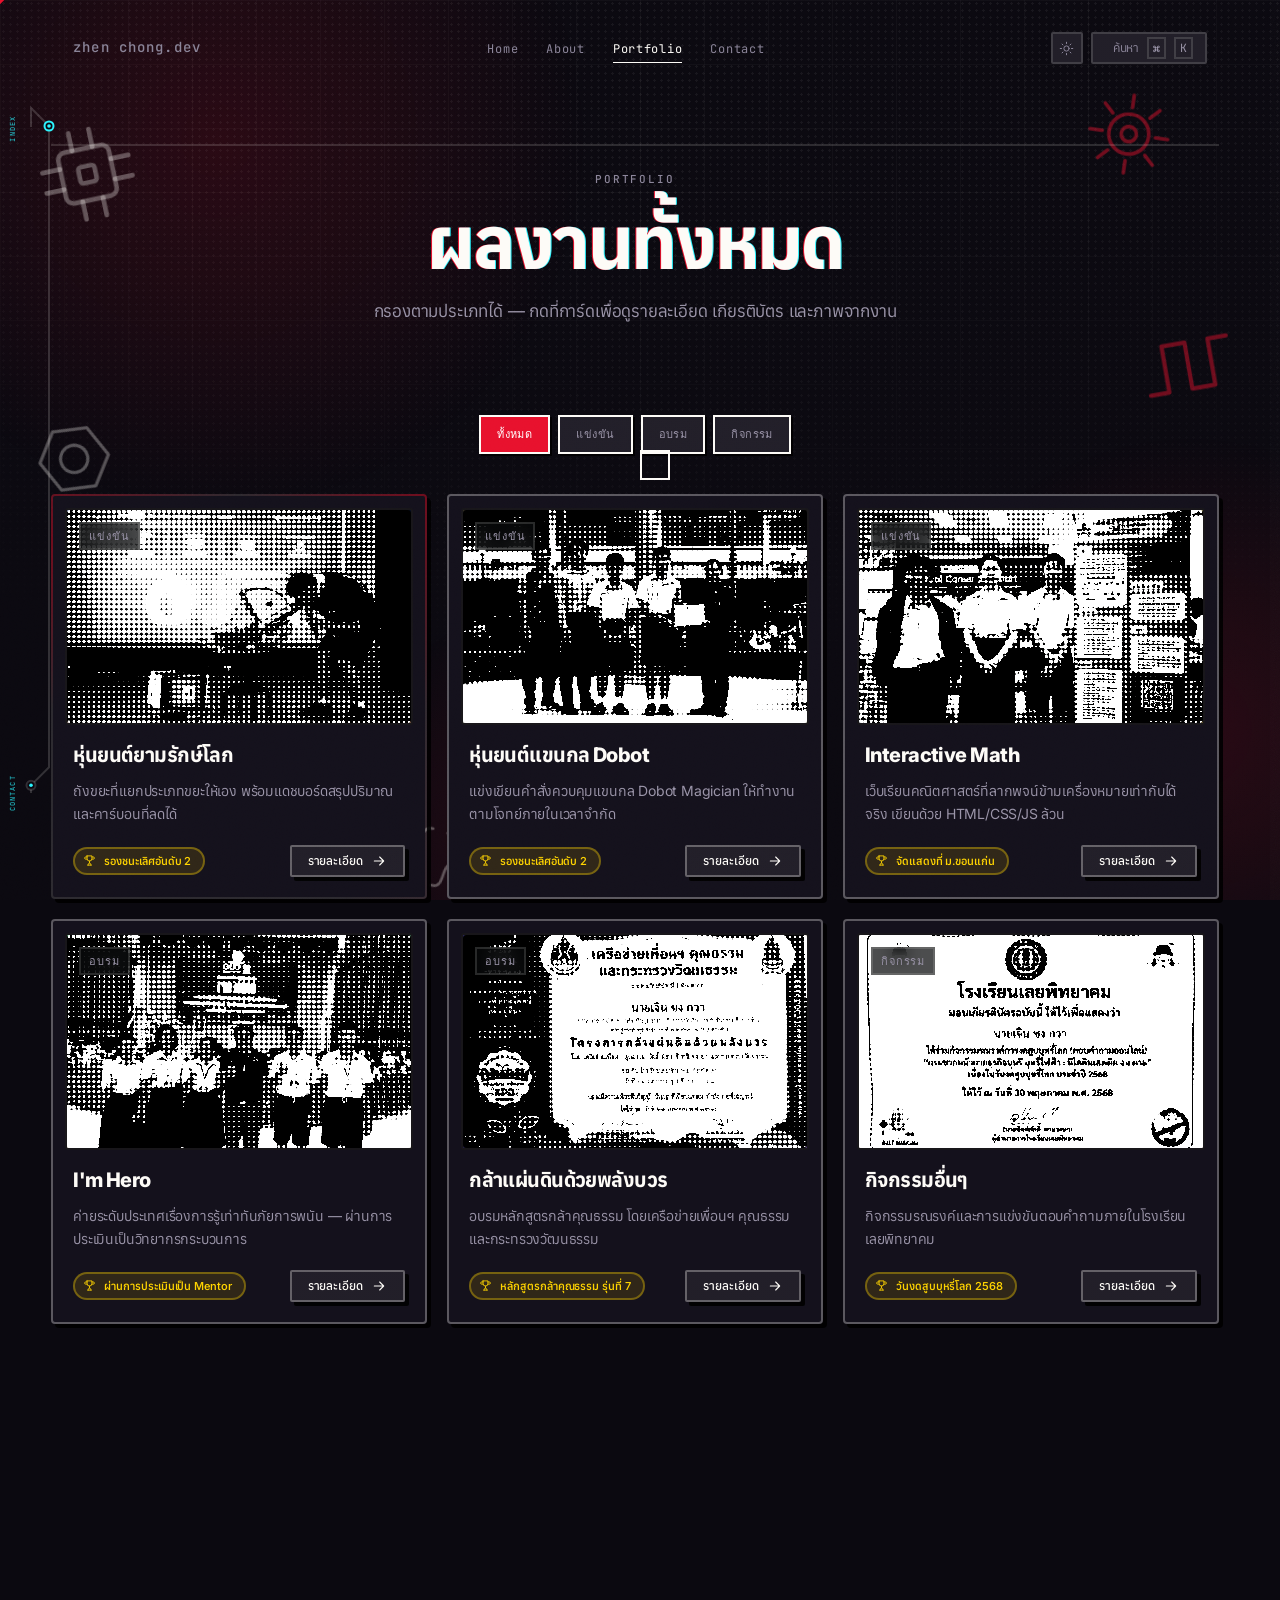
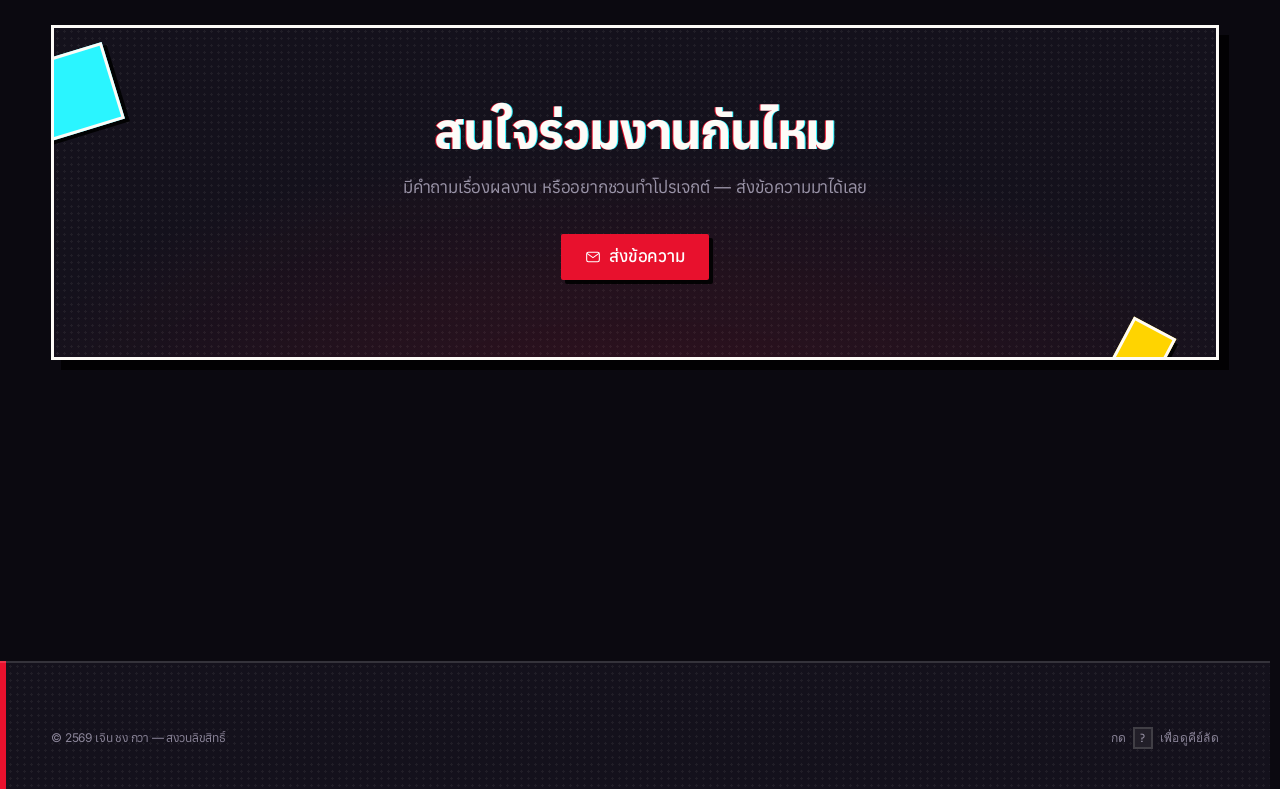
==== commit 585ea201: "Point every absolute URL at the new account name The GitHub account moved from lpk37943-cyber to zhe" ====
--- a/work/index.html
+++ b/work/index.html
@@ -7,13 +7,13 @@
 
 <meta name="description" content="รวมผลงานทั้งหมดของเจิน ชง กวา — การแข่งขัน โครงงาน และการอบรม พร้อมเกียรติบัตรตัวจริง">
 <meta name="theme-color" content="#0b0910">
-<link rel="canonical" href="https://lpk37943-cyber.github.io/portfolio/work/">
+<link rel="canonical" href="https://zhenchongkwa.github.io/portfolio/work/">
 
 <meta property="og:type" content="website">
 <meta property="og:title" content="ผลงานทั้งหมด — Portfolio">
 <meta property="og:description" content="การแข่งขัน · โครงงาน · การอบรม พร้อมเกียรติบัตร">
-<meta property="og:image" content="https://lpk37943-cyber.github.io/portfolio/assets/og-image.jpg">
-<meta property="og:url" content="https://lpk37943-cyber.github.io/portfolio/work/">
+<meta property="og:image" content="https://zhenchongkwa.github.io/portfolio/assets/og-image.jpg">
+<meta property="og:url" content="https://zhenchongkwa.github.io/portfolio/work/">
 <meta name="twitter:card" content="summary_large_image">
 
 <link rel="icon" href="../assets/favicon.svg" type="image/svg+xml">
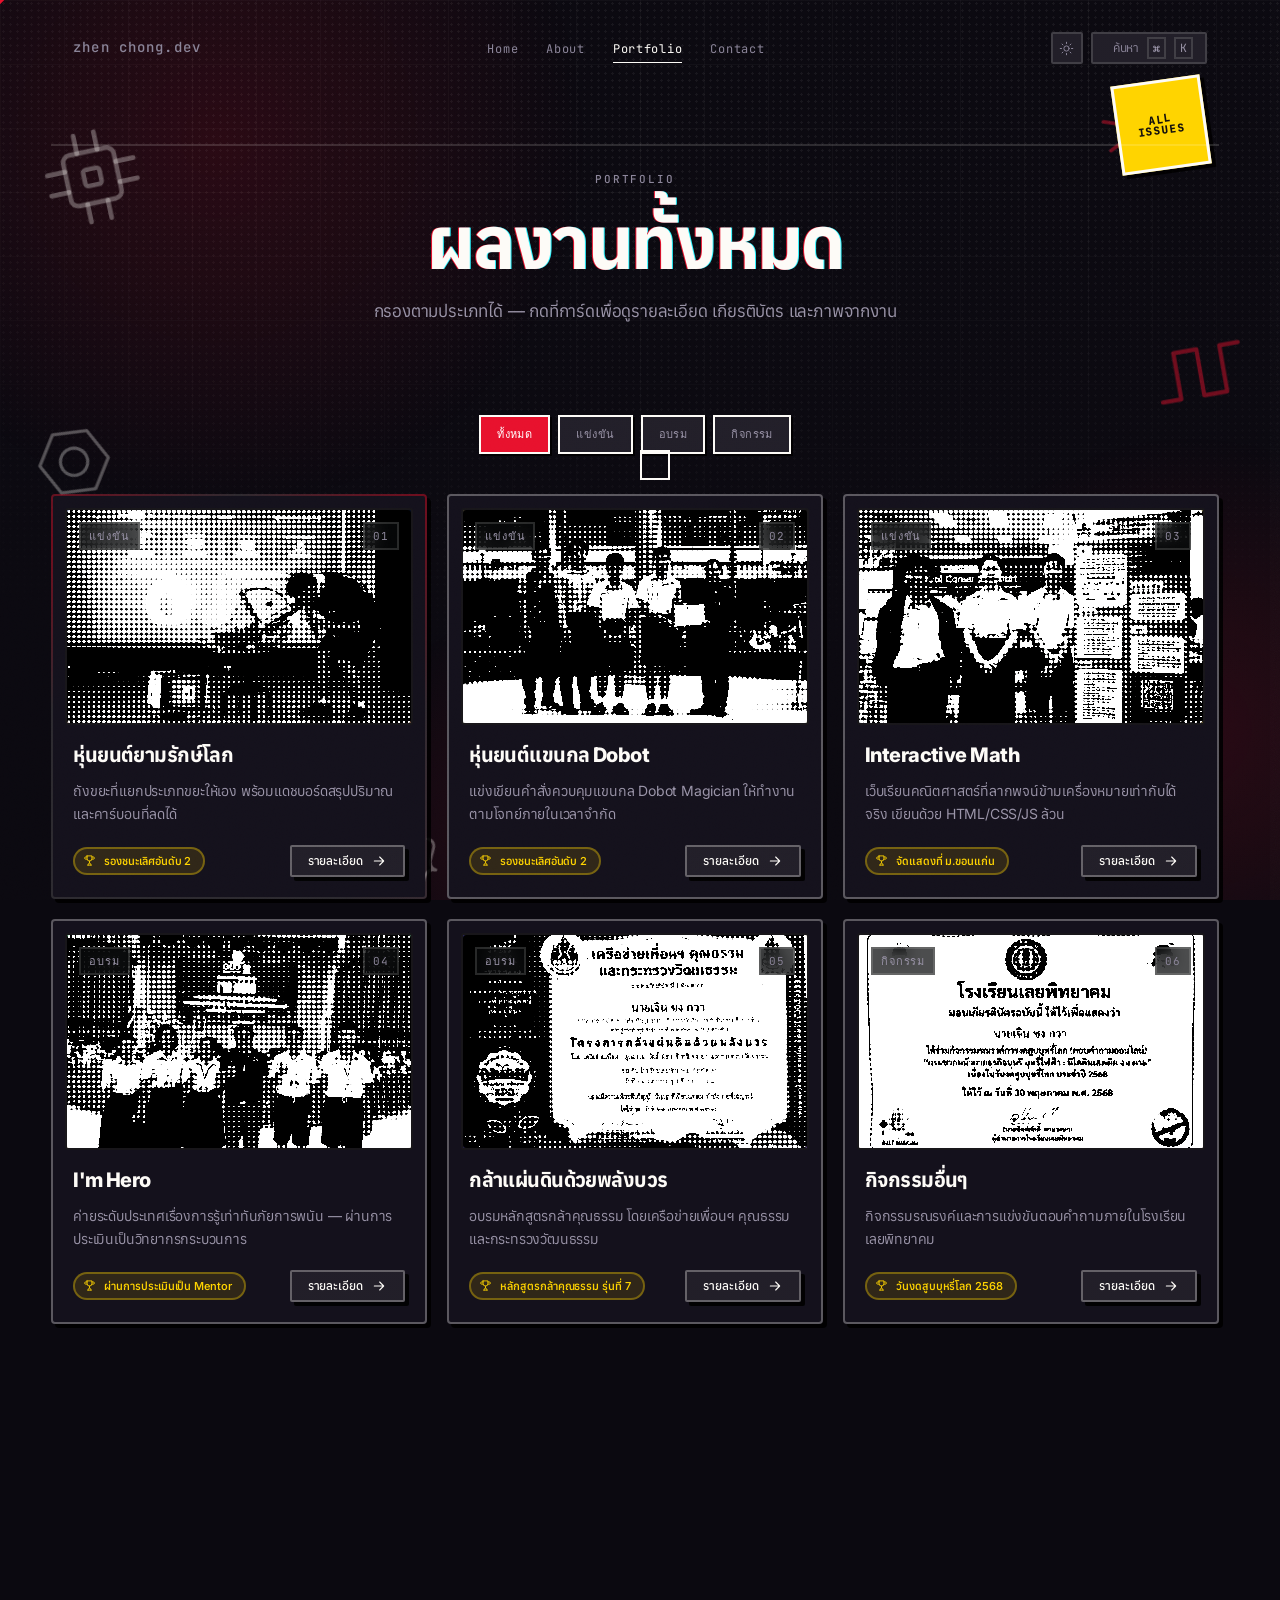
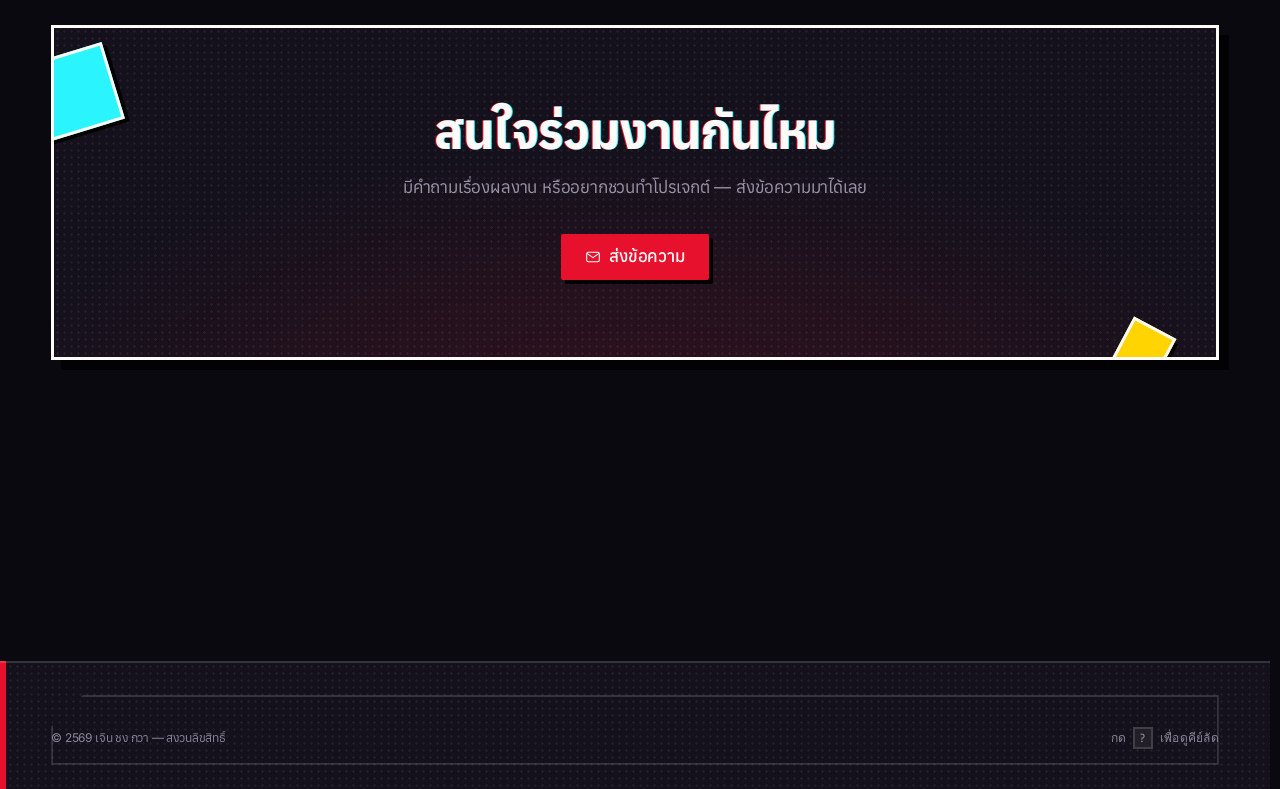
==== commit caeb9401: "Carry the opening cut through to the first screen, and clean house The katana intro ran for six seco" ====
--- a/work/index.html
+++ b/work/index.html
@@ -44,10 +44,6 @@
 <div class="ambient" aria-hidden="true"><i></i><i></i><i></i></div>
 
 <!-- รูปทรงวิศวกรรมลอยเป็นฉากหลัง ลากได้ — รูปทรงถูกสร้างโดย js/modules/formes.js -->
-<!-- เส้นลายวงจร PCB ที่ขอบซ้าย — แถบความคืบหน้าการอ่าน จุดบัดกรีติดไฟทีละจุดตามหัวข้อ
-     รูปเส้นสร้างโดย js/modules/spine.js เพราะจำนวนจุดต่างกันทุกหน้า
-     ⚠ pointer-events: none อยู่ใน CSS แล้ว (กฎข้อ 6) มันสูงเต็มจอ ถ้าลืมจะกินคลิกทั้งแถบ -->
-<div class="spine" data-spine aria-hidden="true"></div>
 
 <div class="formes" data-formes aria-hidden="true"></div>
 
@@ -82,7 +78,14 @@
 </header>
 
 <main id="main">
-  <section class="section" id="all-work" data-spine-label="INDEX" style="padding-top:9rem">
+  <section class="section" id="all-work" style="padding-top:9rem">
+
+    <!-- ป้ายเลขบทแบบเดียวกับหน้าแรก — หน้าตาอยู่ที่ .chapter-mark ใน pages.css
+         หน้านี้ไม่มีเลขบทเพราะมันคือ "ทุกบท" จึงใช้คำว่า ALL ISSUES
+         ให้ล้อกับ "02 ISSUES" ที่หน้าแรกใช้เรียกส่วนผลงาน
+         ⚠ ซ่อนอัตโนมัติบนจอ < 45rem — เหตุผลอยู่ที่ media query ใน pages.css -->
+    <span class="chapter-mark chapter-mark--index" aria-hidden="true">ALL<br>ISSUES</span>
+
     <div class="container-wide">
 
       <div class="section-head section-head--center">
@@ -112,7 +115,7 @@
     </div>
   </section>
 
-  <section class="section" id="cta" data-spine-label="CONTACT">
+  <section class="section" id="cta">
     <div class="container">
       <div class="cta" data-reveal="scale">
         <h2 class="gradient-text" data-split>สนใจร่วมงานกันไหม</h2>
@@ -180,7 +183,6 @@
 <script defer src="../assets/js/modules/type.js"></script>
 <script defer src="../assets/js/modules/smooth.js"></script>
 <script defer src="../assets/js/modules/scenes.js"></script>
-<script defer src="../assets/js/modules/spine.js"></script>
 <script defer src="../assets/js/main.js"></script>
 </body>
 </html>
--- a/assets/css/tokens.css
+++ b/assets/css/tokens.css
@@ -84,7 +84,6 @@
      โดยไม่ต้องปรับอะไร และเป็นที่มาของเอฟเฟกต์ "ขอบสีเหลื่อม" ด้วย */
   --accent:       #e8112d;
   --accent-bright:#2af5ff;
-  --accent-dim:   #8f0a1c;
   --accent-ink:   #ff6b7f;                    /* accent ที่อ่านบนพื้นมืดได้ (6.3:1) */
   --accent-wash:  rgba(232, 17, 45, .14);
   --accent-line:  rgba(232, 17, 45, .45);
@@ -103,7 +102,6 @@
      ไม่ต้องหยุดคิดว่ามันคืออะไร ถ้าเห็นชัดจนอ่านตัวหนังสือไม่สะดวก แปลว่าเยอะเกิน */
   --chroma: 1px;
 
-  --danger:  #eb5757;
   --success: #4cb782;
 
   /* ---------- แสงแวดล้อม ----------
@@ -170,9 +168,6 @@
   --shadow-lg: 6px 6px 0 rgba(0,0,0,.85);
   --shadow-xl: 10px 10px 0 rgba(0,0,0,.8);
 
-  /* เงาสีแบรนด์ — ใช้กับของที่ต้องเด่นจริงๆ เท่านั้น (ปุ่มหลัก การ์ดเด่น)
-     ถ้าใช้ทุกที่จะไม่เหลืออะไรที่เด่น */
-  --shadow-pop: 5px 5px 0 var(--accent);
 
   /* ---------- ตัวอักษร ----------
      Inter รับภาษาอังกฤษ, Anuphan รับภาษาไทย (สัดส่วนใกล้ Inter ที่สุด),
@@ -239,14 +234,14 @@
   --track-body:    -.011em;
   --track-label:   .18em;
 
-  --lh-display: .92;
   --lh-h:       1.08;
   --lh-body:    1.65;
 
   /* ---------- ระยะ ----------
      สเกล 4px ทุกขั้น ตัวเลขในชื่อคือค่า px จริงตอน root 16px */
   --s-1: .25rem;  --s-2: .5rem;   --s-3: .75rem;  --s-4: 1rem;
-  --s-5: 1.25rem; --s-6: 1.5rem;  --s-8: 2rem;    --s-10: 2.5rem;
+  --s-5: 1.25rem; --s-6: 1.5rem;  --s-7: 1.75rem; --s-8: 2rem;
+  --s-10: 2.5rem;
   --s-12: 3rem;   --s-16: 4rem;   --s-20: 5rem;   --s-24: 6rem;
   --s-32: 8rem;
 
@@ -317,11 +312,14 @@
   --dur-slow:   .45s;
   --dur-slower: .8s;
 
-  /* จังหวะของฉากเปิด — แยกออกมาเพราะ fx.js ตั้งเวลาลบ element ไว้ที่ 850ms
-     ถ้า --dur-tear ยาวกว่านั้น ฉากจะถูกลบทั้งที่ยังฉีกไม่เสร็จ แล้วเห็นภาพกระตุก
-     สองค่านี้จึงต้องแก้พร้อมกันเสมอ */
-  --dur-tear: 780ms;
-  --dur-web:  460ms;
+  /* จังหวะของฉากเปิดไม่ได้อยู่ที่นี่แล้ว
+
+     ย้ายไปเป็น --ph-hold / --ph-draw / --ph-poise / --ph-cut / --ph-settle /
+     --ph-slide / --ph-out ซึ่ง initIntro ใน fx.js เขียนลงบนตัว .intro ตอนรัน
+
+     เหตุผล: ลำดับฉากเปิดต้องเริ่ม "หลังโหลดเสร็จ" ซึ่ง CSS ไม่มีทางรู้ว่าเมื่อไหร่
+     JS จึงต้องเป็นคนคุมอยู่แล้ว พอค่าเวลาอยู่กับ JS ด้วย ก็เหลือแหล่งความจริง
+     เดียวและไม่มีทางที่สองที่จะหลุดกันเหมือนตอนที่เคยเขียนแยกไว้สองไฟล์ */
 
   /* ---------- ชั้นซ้อน ----------
      ประกาศไว้ทุกชั้นที่มีจริง จะได้ไม่มีใครพิมพ์ z-index: 9999 อีก */
@@ -332,6 +330,15 @@
   --z-modal:   90;
   --z-cursor:  100;
   --z-intro:   200;
+  /* รอยฟันค้างต้องอยู่ "เหนือ" ฉากเปิด ไม่ใช่ใต้
+
+     มันวาบตอนเสี้ยวจอกำลังกระจาย ซึ่งฉากเปิดยังไม่ถูกลบ (อีก 380ms)
+     ถ้าอยู่ชั้นเนื้อหาตามปกติ จังหวะที่สว่างที่สุดของมัน (~112ms) จะถูกเสี้ยว
+     บังไว้จนหมด เหลือให้เห็นแค่หางที่กำลังจางแล้ว
+
+     การให้มันพาดทับเสี้ยวที่กำลังปลิวคือทั้งหมดของเอฟเฟกต์นี้ —
+     รอยจากคมดาบวิ่งต่อเข้ามาในหน้าเว็บ ไม่ใช่เส้นที่โผล่มาทีหลังแยกกัน */
+  --z-scar:    210;
 
   /* ---------- ลายพื้นหลัง ----------
      กริดจางๆ ที่เห็นในเรฟ — ใช้ linear-gradient สองชั้นแทนภาพ จะได้คมทุก DPI */
@@ -414,12 +421,23 @@
   /* ---------- เคอร์เซอร์ตอนกลายเป็นป้าย ---------- */
   --cursor-label-size: 78px;
 
-  /* ---------- เส้นลายวงจร PCB ที่ขอบจอ ----------
-     สีทองแดงจริงของแผ่นปริ๊นต์ ไม่ใช่สี accent ของแบรนด์ เพราะมันคือ
-     "ของอีกชิ้นที่ซ้อนอยู่หลังหน้าเว็บ" ไม่ใช่ส่วนหนึ่งของเนื้อหา */
-  --pcb-trace: rgba(253, 251, 247, .16);
-  --pcb-live:  #2af5ff;
-  --pcb-w:     2px;
+  /* ---------- คิวการเข้าของหน้าจอแรก หลังฉากเปิดฟันจบ ----------
+     ทุกค่านับจากวินาทีที่เสี้ยวจอเริ่มกระจาย (fx.js เรียก release() ตรงนั้น)
+     ไม่ใช่นับจากตอนเปิดหน้า — เพราะฉากเปิดยาวไม่เท่ากันในแต่ละเครื่อง
+     ขึ้นกับว่าฟอนต์กับรูปโหลดเสร็จเมื่อไหร่
+
+     ลำดับถูกวางให้ตาไล่จาก "ภาพ → ชื่อ → ตัวตน → รายละเอียด" ตามที่คนอ่าน
+     หน้าแนะนำตัวจริงๆ ไม่ใช่ไล่ตามลำดับใน DOM
+
+     ⚠ --enter-step คูณกับ --i ที่เขียนเป็น inline style ใน index.html
+     ถ้าจะเพิ่มชิ้นใหม่เข้าคิว ต้องใส่ --i ที่ตัว element ด้วย ไม่ใช่ใน CSS
+     เพราะ stagger() ใน reveal.js เช็คจาก el.style ซึ่งอ่านเฉพาะ inline */
+  --enter-shot:      0ms;    /* รูปเม็ดจุดครึ่งขวา — มาก่อนเพื่อนเสมอ */
+  --enter-name:    120ms;    /* ชื่อบรรทัดแรก */
+  --enter-name-step: 90ms;   /* ระยะห่างระหว่างบรรทัดของชื่อ */
+  --enter-card:    300ms;    /* บัตรห้อยเริ่มร่วงลงมา */
+  --enter-lead:    340ms;    /* ชิ้นแรกของคอลัมน์ข้อความ (--i: 0) */
+  --enter-step:     70ms;    /* ระยะห่างของชิ้นถัดๆ ไปในคอลัมน์ */
 }
 
 /* ============================================================================
@@ -477,7 +495,6 @@
   --shadow-md: 4px 4px 0 rgba(20,16,12,.85);
   --shadow-lg: 6px 6px 0 rgba(20,16,12,.8);
   --shadow-xl: 10px 10px 0 rgba(20,16,12,.75);
-  --shadow-pop: 5px 5px 0 var(--accent);
 
   --glow-accent: radial-gradient(circle at center,
                    rgba(232,17,45,.10) 0%, transparent 70%);
@@ -495,8 +512,6 @@
      ถ้าไม่กลับ ภาพในโหมดสว่างจะเป็นแผ่นดำทึบที่มองไม่เห็นอะไรเลย */
   --ht-screen: radial-gradient(circle at center, #000 0%, #fff 72%);
 
-  --pcb-trace: rgba(20, 16, 12, .22);
-  --pcb-live:  #b80d23;
 
   /* พื้นรองใต้ชื่อต้องเป็นสีกระดาษ ไม่ใช่สีดำ ไม่งั้นโหมดสว่างจะมีคราบดำ
      พาดกลางหน้าจอแรก และตัวหนังสือสีหมึกเข้มจะอ่านไม่ออกบนคราบนั้น */}
--- a/assets/css/layout.css
+++ b/assets/css/layout.css
@@ -209,6 +209,35 @@
   background-size: auto, var(--halftone-size) var(--halftone-size), auto;
   padding-block: var(--s-16) var(--s-10);
   margin-top: var(--gap-section);
+
+  /* ต้องประกาศเองเพราะค่านี้อยู่ที่ .section--ruled ซึ่ง footer ไม่ได้เป็น */
+  --panel-notch: clamp(14px, 3vw, 32px);
+}
+
+/* ---------- กรอบพาเนลของ footer ----------
+   ทุก section เหนือมันมีกรอบมุมหักเฉียง แต่ footer ไม่มี ทั้งที่เป็นสิ่งสุดท้าย
+   ที่คนเห็นก่อนปิดหน้า — หน้าเว็บจึงจบลงแบบ "หลุดกรอบ" แทนที่จะปิดเล่ม
+
+   หักมุม "ซ้ายบน" ไม่ใช่ขวาบนแบบ .section--ruled โดยตั้งใจ
+   รอยตัดที่กลับทิศทำให้ตาอ่านออกว่านี่ไม่ใช่ section อีกอัน แต่เป็นตัวปิด
+   ถ้าหักทางเดียวกันหมด footer จะอ่านเป็นบทที่ห้าที่ไม่มีหัวข้อ
+
+   inset แนวตั้งไม่ใช่ 0 เพราะ footer มี border-top ของตัวเองอยู่แล้ว
+   ถ้าให้กรอบชนขอบบนพอดี เส้นสองเส้นจะซ้อนกันจนหนาเป็นสองเท่าเฉพาะด้านบน */
+.site-footer::before {
+  content: "";
+  position: absolute;
+  inset: var(--s-8) var(--pad-x) var(--s-6);
+  border: var(--bw) solid var(--line);
+  pointer-events: none;   /* กฎข้อ 6 — มันคลุมทั้ง footer ถ้าลืมจะกินคลิกลิงก์หมด */
+
+  clip-path: polygon(
+    var(--panel-notch) 0,
+    100% 0,
+    100% 100%,
+    0 100%,
+    0 var(--panel-notch)
+  );
 }
 .footer-grid {
   display: grid;
--- a/assets/css/components.css
+++ b/assets/css/components.css
@@ -484,6 +484,34 @@
   color: var(--ink-soft);
 }
 
+/* ---------- เลขพาเนลมุมบนขวาของสื่อ ----------
+   ฟิล์มสตริปมีเลขอยู่แล้ว (.reel-no = "01 / 06") ดัชนีบรรทัดก็มี (.pindex-no = "01")
+   เหลือการ์ดที่ไม่มี ทั้งที่เป็นตัวเดียวที่โผล่ทั้งหน้าแรก หน้ารวมผลงาน
+   และผลค้นหาใน command palette — เลขจึงขาดหายเฉพาะที่ที่คนเห็นบ่อยที่สุด
+
+   อยู่มุมขวาเพราะ .card-tag (แข่งขัน/อบรม) จองมุมซ้ายไปแล้ว
+   และยืมหน้าตาจาก .card-tag ทั้งชุด (mono · --t-micro · letter-spacing เท่ากัน)
+   เพื่อให้สองมุมอ่านเป็นคู่ของกัน ไม่ใช่ป้ายสองแบบที่บังเอิญมาอยู่การ์ดเดียวกัน
+
+   ต่างกันแค่สีตัวอักษร: ป้ายหมวดเป็นข้อมูล (--ink-soft) ส่วนเลขเป็นของประดับ
+   จึงจางกว่าหนึ่งขั้น (--ink-faint) ตาจะได้ไม่สับสนว่าอันไหนต้องอ่าน */
+.card-no {
+  position: absolute;
+  top: var(--s-3);
+  right: var(--s-3);
+  z-index: 2;
+  padding: 3px var(--s-2);
+  border-radius: var(--r-xs);
+  background: rgba(8, 9, 10, .72);
+  -webkit-backdrop-filter: blur(8px);
+          backdrop-filter: blur(8px);
+  border: var(--bw) solid var(--line);
+  font-family: var(--font-mono);
+  font-size: var(--t-micro);
+  letter-spacing: .08em;
+  color: var(--ink-faint);
+}
+
 /* การ์ดเด่น — ขอบไล่สีหมุนรอบตัว
    ต้องใช้ @property (motion.css) ประกาศ --angle เป็นมุมจริง
    ไม่งั้นเบราว์เซอร์จะ animate ไม่ได้เพราะมองเป็นแค่ข้อความ */
@@ -734,8 +762,7 @@
 .stat:hover,
 .tech:hover,
 .social:hover { border-color: var(--ink); translate: 2px 2px; box-shadow: var(--shadow-sm); }
-.stat-icon,
-.feature-icon { border-radius: 0; border-color: var(--ink); background: var(--hue-motion); color: #14100c; }
+.stat-icon { border-radius: 0; border-color: var(--ink); background: var(--hue-motion); color: #14100c; }
 .stat-num { color: var(--accent-ink); font-weight: 900; text-shadow: 1px 0 0 var(--accent-bright); }
 
 .tech { background-image: var(--halftone); background-size: var(--halftone-size) var(--halftone-size); }
@@ -1341,97 +1368,18 @@
 [data-magnet][data-magnet-on="true"] { transition: none; }
 
 /* ============================================================================
-   เส้นลายวงจร PCB ที่ขอบจอ — แถบความคืบหน้าที่พูดเรื่องเดียวกับเนื้อหา
-
-   มาแทนอะไร: แถบ progress เส้นตรงธรรมดาบอกได้แค่ "อ่านไปกี่เปอร์เซ็นต์"
-   เส้นนี้บอกเท่ากันแต่บอกด้วยว่า "ผ่านหัวข้อไหนมาแล้วบ้าง" — จุดบัดกรีแต่ละจุด
-   ผูกกับ section จริงในหน้า พอเลื่อนถึงจุดไหน จุดนั้นติดไฟค้างไว้
-
-   รูปเส้นถูกสร้างด้วย JS (js/modules/spine.js) ไม่ได้เขียน path ไว้ตรงนี้
-   เพราะจำนวนจุดเปลี่ยนตามจำนวน section ของแต่ละหน้า — หน้าแรกมีสี่ หน้า
-   case study มีสอง ถ้า hardcode ไว้จะผิดทันทีที่เพิ่มหรือลบส่วนใดส่วนหนึ่ง
-
-   ⚠ pointer-events: none บังคับ (กฎข้อ 6) — มันสูงเต็มจอ ถ้าลืมจะกินคลิก
-   ของลิงก์และปุ่มที่อยู่ใต้มันทั้งแถบ
-   ========================================================================= */
-/* ตำแหน่งของเส้นถูกคำนวณให้อยู่ใน "ช่องว่างขอบซ้าย" ของ container พอดี
-
-   container ใช้ --pad-x = clamp(1.25rem, .5rem + 4vw, 4rem) เป็นระยะขอบ
-   ที่จุดตัด 72rem (1152px) ค่านั้นเท่ากับ 54px ส่วนกล่องเส้นกินพื้นที่
-   13px → 53px จึงพอดีเฉียดโดยไม่ทับตัวหนังสือ และกว้างขึ้นเรื่อยๆ ตามจอ
-
-   ⚠ ถ้าจะแก้ --pad-x ใน tokens.css ต้องมาดูตรงนี้ด้วย ไม่งั้นเส้นจะเลื่อน
-   ไปนั่งใต้ย่อหน้าแรกของทุกหน้าพร้อมกัน */
-.spine {
-  position: fixed;
-  inset-block: 0;
-  inset-inline-start: clamp(6px, 1.2vw, 18px);
-  z-index: var(--z-grid);
-  width: 40px;
-  pointer-events: none;
-  display: none;                 /* เปิดเฉพาะจอกว้างพอ — ดูกฎข้างล่าง */
-  color: var(--pcb-trace);
-}
-
-/* จอแคบกว่า 72rem ไม่มีที่ว่างข้างเนื้อหาให้เส้นอยู่โดยไม่ทับตัวหนังสือ
-   เพราะ --pad-x หดลงตามความกว้างจอ พอถึงมือถือมันเหลือแค่ 20px */
-@media (min-width: 72rem) {
-  .spine { display: block; }
-}
-
-.spine svg { width: 100%; height: 100%; overflow: visible; }
-
-/* เส้นทองแดงพื้นหลัง — เห็นทั้งเส้นตลอดเวลา บอกว่าหน้านี้ยาวแค่ไหน */
-.spine-trace {
-  fill: none;
-  stroke: currentColor;
-  stroke-width: var(--pcb-w);
-  stroke-linecap: square;
-  stroke-linejoin: miter;
-}
-
-/* เส้นที่ "วิ่งแล้ว" — ทับเส้นพื้นหลังด้วยสีสด
-   pathLength="1" ทำให้ dasharray ใช้ค่าชุดเดียวได้ไม่ว่าเส้นจริงยาวเท่าไหร่
-   (เหตุผลเต็มอยู่ที่ webSVG ใน js/modules/fx.js ซึ่งใช้เทคนิคเดียวกัน)
-   spine.js เขียน --pcb-p เป็น 0→1 ตามที่เลื่อน ที่เหลือ CSS จัดการเอง */
-.spine-live {
-  fill: none;
-  stroke: var(--pcb-live);
-  stroke-width: var(--pcb-w);
-  stroke-linecap: square;
-  stroke-linejoin: miter;
-  stroke-dasharray: 1;
-  stroke-dashoffset: calc(1 - var(--pcb-p, 0));
-  filter: drop-shadow(0 0 3px var(--pcb-live));
-  opacity: .9;
-}
-
-/* จุดบัดกรี — วงแหวนกลวงเหมือนรู via บนแผ่นปริ๊นต์จริง ไม่ใช่จุดทึบ */
-.spine-pad {
-  fill: var(--bg);
-  stroke: currentColor;
-  stroke-width: var(--pcb-w);
-  transition: stroke var(--dur) var(--ease), r var(--dur) var(--ease-spring);
-}
-.spine-pad[data-lit="true"] { stroke: var(--pcb-live); }
-
-/* ไฟที่จุด — element แยกเพื่อให้เรืองแสงได้โดยไม่ต้องใส่ filter ให้ตัววงแหวน
-   (filter บนวงแหวนจะทำให้เส้นขอบเบลอไปด้วย) */
-.spine-glow {
-  fill: var(--pcb-live);
-  opacity: 0;
-  transition: opacity var(--dur-slow) var(--ease);
-}
-.spine-pad[data-lit="true"] + .spine-glow { opacity: 1; }
-
-/* ป้ายชื่อหัวข้อข้างจุด — เขียนตั้งฉากให้เหมือนซิลค์สกรีนบนแผ่นปริ๊นต์ */
-.spine-label {
-  fill: currentColor;
-  font-family: var(--font-mono);
-  font-size: 7px;
-  letter-spacing: .16em;
-  text-transform: uppercase;
-  opacity: 0;
-  transition: opacity var(--dur) var(--ease), fill var(--dur) var(--ease);
-}
-.spine-pad[data-lit="true"] ~ .spine-label { opacity: .85; fill: var(--pcb-live); }
+   เส้นลายวงจร PCB ที่ขอบซ้าย — ถอดออกแล้วทั้งชุด
+
+   เคยเป็นแถบความคืบหน้าการอ่านที่ขอบซ้ายของทุกหน้า: ลายทองแดงลากลงมา
+   มีจุดบัดกรีคั่นตรงตำแหน่งของแต่ละ section แล้วติดไฟทีละจุดตามที่เลื่อนผ่าน
+   ตำแหน่งจุดคำนวณจากตำแหน่งจริงในเอกสาร มันจึงเป็นแผนที่ย่อของหน้าจริงๆ
+
+   ถอดออกเพราะเจ้าของเว็บไม่ชอบหน้าตาของมัน หลังจากลองแก้รูปเส้นแล้วรอบหนึ่ง
+   ทั้งชุดที่หายไปคือ modules/spine.js · markup กับ <script> ทั้งสิบหน้า ·
+   data-spine-label ทุกตัว · token --pcb-* · บล็อกใน motion.css
+
+   ⚠ ถ้าจะเอากลับมา อย่าเขียนใหม่จากศูนย์ — กู้จาก git history แล้วอ่าน
+   หัวข้อ "เส้นลายวงจร PCB (ถอดออกแล้ว)" ใน README ก่อน เพราะมันบันทึกกับดัก
+   สองข้อที่เคยพังจริงไว้ (หัวเส้นงอกลับ กับตัวเลือกพี่น้อง ~ ที่จุดป้ายทุกใบ
+   พร้อมกัน) ทั้งคู่หาสาเหตุยากและจะพลาดซ้ำได้ง่ายมากถ้าเริ่มใหม่
+   ========================================================================= */
--- a/assets/css/motion.css
+++ b/assets/css/motion.css
@@ -102,6 +102,114 @@
 html.no-js [data-reveal] { opacity: 1; translate: 0; scale: 1; }
 
 /* ============================================================================
+   ประตูม่าน — คิวการเข้าของหน้าจอแรกหลังฉากเปิดฟันจบ
+
+   fx.js เขียน data-enter ที่ <html> เป็นสองค่า: "hold" แล้ว "go" แล้วลบทิ้ง
+   เหตุผลเต็มอยู่ที่ initIntro ใน js/modules/fx.js
+
+   ---------------------------------------------------------------------------
+   ทำไมทับแค่ "ค่าปลายทาง" ไม่ใช่ใส่ transition: none ระหว่าง hold
+
+   ถ้าตั้ง transition: none ตอน hold แล้วถอดออกตอน go เบราว์เซอร์จะเห็น
+   "ค่าเปลี่ยน" กับ "transition กลับมา" ในการคำนวณสไตล์รอบเดียวกัน ซึ่งผลลัพธ์
+   ต่างกันไปตามเบราว์เซอร์ บางตัวข้ามแอนิเมชันไปที่ค่าปลายทางเลย
+
+   วิธีนี้ปลอดภัยกว่าเพราะไม่ยุ่งกับ transition เลย: ระหว่าง hold ค่าที่คำนวณ
+   ได้ยังเป็นท่าเริ่มต้น reveal.js จะเขียน data-revealed="true" ไปก็ไม่เกิดอะไร
+   เพราะกฎข้างล่างนี้ทับอยู่ พอ hold หายไป ค่าจึงเปลี่ยนเป็นท่าปลายทาง
+   แล้ว transition เดิมที่ประกาศไว้ข้างบนทำงานตามปกติ
+   ========================================================================= */
+
+/* ---------- ตรึง ---------- */
+html[data-enter="hold"] .hero [data-reveal],
+html[data-enter="hold"] .hero-shot,
+html[data-enter="hold"] .scroll-hint { opacity: 0; }
+
+/* บัตรห้อยยกขึ้นไปพ้นขอบบนจอ รอร่วงลงมา
+   ⚠ ต้องเป็น transform ห้ามใช้ translate — .lanyard ถือ data-par="0.15"
+   ซึ่ง scenes.js เขียนลง translate ให้ทุกเฟรม ถ้าใช้ตัวเดียวกันจะแย่งกันคุมค่า
+   แล้วบัตรจะกระตุกตอนเลื่อนหน้า (กฎเดียวกับปุ่มแม่เหล็กใน fx.js) */
+html[data-enter="hold"] .lanyard { opacity: 0; transform: translateY(-42%); }
+
+/* ⚠ ต้องมี .hero คั่น ไม่ใช่เขียน html[data-enter="hold"] [data-split] .line-i เฉยๆ
+   กฎที่เผยชื่อคือ [data-split][data-split-in="true"] .line-i ซึ่งมีค่าความเฉพาะ
+   เจาะจงเท่ากันพอดี (0,3,1) การพึ่งลำดับบรรทัดว่าใครอยู่ล่างกว่าเปราะเกินไป
+   เติม .hero เข้าไปให้เป็น (0,4,1) แล้วมันชนะแน่นอนไม่ว่าไฟล์จะถูกจัดเรียงใหม่ */
+html[data-enter="hold"] .hero [data-split] .line-i { translate: 0 130%; }
+
+/* ---------- ปล่อย ----------
+
+   สองตัวนี้ต้องประกาศ transition เองเต็มรูปแบบ ไม่ใช่แค่ transition-delay
+   เพราะทั้งคู่ไม่ใช่ [data-reveal] จึงไม่มี transition ติดตัวมาให้ใช้ต่อ
+   ถ้าใส่แค่ delay มันจะกระโดดจาก 0 เป็น 1 ทันทีหลังหน่วงครบ ไม่ได้จางเข้า
+
+   ⚠ .scroll-hint ห้ามใส่ data-reveal เด็ดขาด — มันใช้ translate: -50% 0
+   จัดกึ่งกลางแนวนอนอยู่ ส่วน [data-reveal] เขียน translate: 0 14px ทับ
+   ตัวชี้จะกระเด็นไปอยู่ครึ่งขวาของจอทันที (เหตุผลเดียวกับที่ data-par
+   ห้ามอยู่ร่วมกับ data-reveal) */
+html[data-enter="go"] .hero-shot {
+  opacity: 1;
+  transition: opacity var(--dur-slower) var(--ease-out) var(--enter-shot);
+}
+html[data-enter="go"] .scroll-hint {
+  opacity: 1;
+  transition: opacity var(--dur-slower) var(--ease-out)
+              calc(var(--enter-lead) + 10 * var(--enter-step));
+}
+
+html[data-enter="go"] .lanyard {
+  opacity: 1;
+  transform: translateY(0);
+  /* สปริงที่ท้ายการร่วง — บัตรตกลงมาแล้วเด้งเกินนิดหนึ่งก่อนเข้าที่
+     ซึ่งเป็นท่าเดียวกับที่ฟิสิกส์ Verlet ใน lanyard.js ทำต่อจากนี้พอดี
+     รอยต่อระหว่าง "CSS พามาถึง" กับ "ฟิสิกส์รับช่วง" จึงไม่มีรอยสะดุด */
+  transition:
+    opacity   var(--dur-slower) var(--ease-out)    var(--enter-card),
+    transform var(--dur-slower) var(--ease-spring) var(--enter-card);
+}
+
+/* --i เขียนเป็น inline style ที่ตัว element ใน index.html
+   ค่าที่ตั้งเองจะถูก stagger() ใน reveal.js เคารพไว้ ไม่ถูกเขียนทับ */
+html[data-enter="go"] .hero [data-reveal] {
+  transition-delay: calc(var(--enter-lead) + var(--i, 0) * var(--enter-step));
+}
+
+html[data-enter="go"] .hero [data-split] .line-i {
+  transition-delay: calc(var(--enter-name) + var(--i, 0) * var(--enter-name-step));
+}
+
+/* ชื่อถือทั้ง data-split และ data-reveal — สองกลไกที่ต้องมาถึงพร้อมกัน
+
+   ถ้าปล่อยให้ opacity ของมันไปตามคิวข้อความ (--enter-lead = 340ms) บรรทัดที่
+   เริ่มเลื่อนขึ้นตั้งแต่ 120ms จะเลื่อนอยู่ในความมืดสองร้อยกว่ามิลลิวินาที
+   แล้วโผล่มากลางทาง ดึง opacity มาเริ่มพร้อมบรรทัดแรกแทน
+
+   ต้องมี [data-reveal] ในตัวเลือกด้วยเพื่อให้ค่าความเฉพาะเจาะจงเป็น (0,5,0)
+   ชนะกฎคิวข้อความข้างบนที่เป็น (0,4,0) โดยไม่ต้องพึ่งลำดับบรรทัด */
+html[data-enter="go"] .hero [data-reveal].hero-name {
+  transition-delay: var(--enter-name);
+}
+
+/* ---------- รอยฟันค้าง ----------
+   เส้นสว่างพาดหน้าจอแรกหนึ่งครั้งตอนคิวเริ่ม แล้วจางหายไปเอง
+
+   มุมของมันมาจาก --cut-deg ที่ fx.js คำนวณจากแนวที่จอแยกจริง แล้วเขียนไว้ที่
+   <html> (ไม่ใช่ที่ .intro ซึ่งถูกลบทิ้ง) รอยนี้จึงพาดตรงแนวเดียวกับที่ดาบ
+   เพิ่งฟันเป๊ะทุกสัดส่วนจอ — เป็นสิ่งที่ทำให้สองฉากอ่านเป็นเรื่องเดียวกัน
+   ไม่ใช่เอฟเฟกต์สองอันที่บังเอิญต่อกัน
+
+   เล่นครั้งเดียว (ไม่มี infinite) และ forwards ให้ค้างที่ opacity 0 ตอนจบ */
+html[data-enter="go"] .hero-scar {
+  animation: hero-scar 620ms var(--ease-out) both;
+}
+
+@keyframes hero-scar {
+  0%   { opacity: 0;   scale: 1 0; }
+  18%  { opacity: 1;   scale: 1 1; }
+  100% { opacity: 0;   scale: 1 1; }
+}
+
+/* ============================================================================
    ฉากเปิด — ใยแมงมุมวาดตัวเอง แล้วฉีกออกเป็นสองซีก
 
    ทำงานครั้งเดียวต่อ session (fx.js เก็บสถานะไว้ใน sessionStorage)
@@ -134,34 +242,159 @@
    เหตุผลเดียวกับ html.no-js [data-reveal] ข้างบน: หน้าว่างเปล่าเลวร้ายกว่าไม่มีแอนิเมชัน */
 html.no-js .intro { display: none; }
 
-/* ---------- สองซีกที่จะถูกฉีกออกจากกัน ----------
-   รอยต่อเป็นฟันปลา ไม่ใช่เส้นตรง เพราะกระดาษที่ฉีกด้วยมือไม่เคยขาดเป็นเส้นตรง
-   ถ้าใช้เส้นตรงจะดูเหมือน "ประตูบานเลื่อน" ไม่ใช่ "ฉีก"
-
-   พิกัดฟันปลาของสองใบต้องเป็นชุดเดียวกันแต่ไล่กลับทาง ไม่งั้นจะเหลือร่องโหว่
-   หรือซ้อนทับกันตรงกลาง */
+/* ---------- สองซีกที่จะถูกดาบฟันขาด ----------
+   รอยเป็น "เส้นตรงทแยง" ไม่ใช่ฟันปลาเหมือนเวอร์ชันก่อน
+
+   ของเดิมเป็นฟันปลาเพราะจำลองกระดาษที่ถูกมือฉีก ซึ่งไม่มีทางขาดตรง
+   แต่คมดาบให้ผลตรงข้าม — รอยตัดของของมีคมคือเส้นตรงสะอาด ถ้าใช้ฟันปลากับดาบ
+   ตาจะอ่านว่า "ฉีก" ไม่ใช่ "ฟัน" ทันที
+
+   แนวทแยงจาก 49.8% ที่ขอบบน ลงไป 36.8% ที่ขอบล่าง = เอียงซ้ายราว 7.4 องศา
+
+   ตัวเลขสองตัวนี้ไม่ได้เลือกมาลอยๆ — วัดจริงแล้วรอยต่อระหว่าง "zhen" กับ "chong"
+   อยู่ที่ 44.0-44.4% ของความกว้างจอ (นิ่งทุกความกว้าง เพราะ font-size เป็น vw ล้วน)
+   จึงตั้งเส้นทแยงให้พาดผ่านจุดนั้นพอดีที่ระดับกึ่งกลางความสูงของตัวหนังสือ
+   ผลคือตอนสองท่อนแยกออก จะอ่านได้ว่าเป็นคำว่า zhen กับ chong แยกจากกันจริงๆ
+   ⚠ ต้องตรงกับมุม rotate ของ .intro-katana และ .intro-slash เสมอ
+   ทั้งสามอย่างอยู่ในเฟรมเดียวกัน ถ้าไม่ตรงจะเห็นชัดว่าดาบฟันคนละแนวกับรอยแยก
+
+   สองใบใช้พิกัดชุดเดียวกันแต่ไล่กลับทาง จึงต่อกันสนิทไม่มีร่องและไม่ซ้อนทับ */
 .intro-tear {
   position: fixed;
   inset: 0;
   background: var(--bg-sunken);
   will-change: transform;
+
+  /* ระยะเวลามาจาก --ph-part ที่ fx.js เขียนลงมา ไม่ใช่ค่าคงที่ในไฟล์นี้
+
+     ⚠ ไม่มี opacity ใน transition แล้ว ต่างจากตอนที่ยังไม่มีชุดฟันรัว
+     ตอนนั้นสองซีกต้องจางหายเพราะมันคือจุดจบของฉาก แต่ตอนนี้มันแค่ "แยกออกพอ
+     ให้เห็นว่าขาด" แล้วรอถูกฟันรัวต่อ ถ้าจางไปก่อนจะไม่เหลืออะไรให้แตก */
   transition:
-    translate var(--dur-tear) var(--ease-out),
-    rotate    var(--dur-tear) var(--ease-out),
-    opacity   var(--dur-tear) var(--ease);
-}
-
-.intro-tear--l {
-  clip-path: polygon(0 0, 52% 0, 47% 9%, 53% 18%, 46% 27%, 52% 36%, 45% 45%,
-                     51% 54%, 46% 63%, 53% 72%, 47% 81%, 52% 90%, 48% 100%, 0 100%);
-}
-.intro-tear--r {
-  clip-path: polygon(52% 0, 100% 0, 100% 100%, 48% 100%, 52% 90%, 47% 81%, 53% 72%,
-                     46% 63%, 51% 54%, 45% 45%, 52% 36%, 46% 27%, 53% 18%, 47% 9%);
-}
-
-.intro[data-done="true"] .intro-tear--l { translate: -64% 0; rotate: -7deg; opacity: 0; }
-.intro[data-done="true"] .intro-tear--r { translate:  64% 0; rotate:  7deg; opacity: 0; }
+    translate var(--ph-part, 460ms) var(--ease-out),
+    rotate    var(--ph-part, 460ms) var(--ease-out),
+    background-color var(--ph-jhold, 220ms) linear;
+}
+
+.intro-tear--l { clip-path: polygon(0 0, var(--cut-top, 49.8%) 0, var(--cut-bot, 36.8%) 100%, 0 100%); }
+.intro-tear--r { clip-path: polygon(var(--cut-top, 49.8%) 0, 100% 0, 100% 100%, var(--cut-bot, 36.8%) 100%); }
+
+/* ---------- สองท่อนเลื่อนแยกออกจากกัน ----------
+   ผูกกับ data-phase="part" ไม่ใช่ data-done เพราะสองอย่างนี้เกิดคนละเวลา
+   data-done ถูกตั้งพร้อมกันเพื่อปลดล็อกให้กดหน้าเว็บข้างหลังได้ แต่ถ้าวันหลัง
+   ใครย้ายจังหวะใดจังหวะหนึ่ง มันจะไม่ลากอีกอย่างไปด้วย
+
+   ทิศแยกต้อง "ตั้งฉากกับรอยฟัน" ไม่ใช่ซ้าย-ขวาตรงๆ ของที่ถูกฟันขาดจะเลื่อน
+   ตามแนวที่คมดาบดันมันไป ซึ่งตั้งฉากกับรอยตัดเสมอ
+
+   ทั้งสองท่อน**ไหลลง**ด้วย (ค่า Y เป็นบวกทั้งคู่) เพราะของที่ถูกฟันขาดไม่ลอย
+   ค้างกลางอากาศ — จุดนี้คือสิ่งที่ทำให้มันอ่านเป็นไม้ไผ่ที่ถูกฟันแล้วล้ม
+   ไม่ใช่ประตูบานเลื่อนสองบานที่เปิดออก
+
+   ระยะ 82% ไกลกว่าเดิม (62%) เพื่อให้เลื่อนพ้นจอจริงก่อนจะจาง */
+.intro[data-phase="part"]  .intro-tear--l,
+.intro[data-phase="judge"] .intro-tear--l { translate: -9% 3%; rotate: -1.5deg; }
+.intro[data-phase="part"]  .intro-tear--r,
+.intro[data-phase="judge"] .intro-tear--r { translate:  9% 3%; rotate:  1.5deg; }
+
+/* ============================================================================
+   Judgement Cut — ฟันรัวจนจอแตกเป็นเสี้ยวแล้วกระจาย
+
+   ตอนถึงเฟสนี้ ซีกทั้งสองต้องหยุดแสดงเนื้อของตัวเองแล้วปล่อยให้เสี้ยวเป็นคนแสดงแทน
+   ไม่งั้นจะเห็นทั้งของเดิมที่ยังไม่แตกกับเสี้ยวที่แตกแล้วซ้อนกันอยู่
+   ========================================================================= */
+.intro[data-phase="judge"] .intro-tear { background: transparent; }
+.intro[data-phase="judge"] .intro-tear > [data-intro-stage] { opacity: 0; }
+
+.intro-shards { position: absolute; inset: 0; }
+
+/* เสี้ยวแต่ละชิ้นคือสำเนาของฉากทั้งใบที่ถูก clip เหลือแค่แฉกของตัวเอง
+   clip ของซีก (ทแยง) กับ clip ของเสี้ยว (แฉก) ตัดกันเองโดยอัตโนมัติ
+   เพราะเสี้ยวเป็นลูกของซีก — ไม่ต้องคำนวณรูปที่ตัดกันแล้วเอง */
+.intro-shard {
+  position: absolute;
+  inset: 0;
+  display: block;
+  background: var(--bg-sunken);
+  will-change: transform, opacity;
+
+  /* ⚠ ขอบเรืองเป็นสิ่งที่ขาดไม่ได้ ไม่ใช่ของประดับ
+
+     พื้นของเสี้ยวคือ --bg-sunken (#060409) ส่วนพื้นเว็บที่อยู่ข้างหลังคือ
+     --bg (#0b0910) — สองสีนี้เกือบเท่ากัน ตาจึงแยกไม่ออกว่าตรงไหนคือชิ้นส่วน
+     ตรงไหนคือพื้นหลัง ผลคือมองไม่เห็นว่ามีอะไรเคลื่อนเลย เห็นแค่ตัวหนังสือ
+     หายไปเฉยๆ ซึ่งเป็นเหตุผลหลักที่ท่านี้เคยดูแปลก
+
+     drop-shadow เกาะตามรูปที่ถูก clip แล้ว (ต่างจาก border ที่เกาะกรอบสี่เหลี่ยม)
+     จึงวาดขอบตามรอยตัดจริงของแต่ละชิ้นให้เอง — เห็นเป็นแผ่นที่ถูกเฉือนแยกออก
+
+     ใช้เงาไม่มีออฟเซ็ตสองชั้น ไม่ใช่สี่ทิศ — เงาเบลอรอบตัวให้ขอบครบทุกด้าน
+     ในชั้นเดียวอยู่แล้ว ส่วนสี่ทิศคือสี่ pass ซึ่งคูณด้วย 18 ชิ้นที่เคลื่อน
+     พร้อมกันแล้วหนักเกินจำเป็น */
+  filter:
+    drop-shadow(0 0 1.5px var(--accent-bright))
+    drop-shadow(0 0 12px rgba(42, 245, 255, .4));
+}
+.intro[data-phase="judge"] .intro-shard {
+  /* ⚠ ห้ามใช้ --ease-out ของโปรเจกต์ตรงนี้
+
+     มันคือ cubic-bezier(.16, 1, .3, 1) ซึ่งพุ่งแรงมากช่วงต้น — วัดจริงแล้ว
+     ใช้เวลาไป 9% ได้ระยะไปแล้ว 35% ผลคือเสี้ยวกระจายหายไปก่อนที่เส้นฟันรัว
+     จะวาบครบด้วยซ้ำ เหลือแต่หน้าเว็บโล่งๆ ตั้งแต่เฟรมแรกของท่า
+
+     เส้นนี้ออกตัวนุ่มกว่าและหน่วงตอนท้าย เหมาะกับเศษที่ถูกแรงเหวี่ยงออกไป */
+  animation: shard-fly calc(var(--ph-judge) + var(--ph-out))
+             cubic-bezier(.3, .5, .25, 1) var(--fd, 0ms) both;
+}
+
+/* ระยะกระเด็นกับองศาหมุนมาจาก --fx/--fy/--fr ที่ shardPolys คำนวณให้ทีละชิ้น
+   จางช้ากว่าการเคลื่อน (เริ่มจางที่ 55%) เพื่อให้เห็นชิ้นส่วนบินจริงๆ ก่อนหาย */
+@keyframes shard-fly {
+  /* ค้างนิ่ง 18% แรก (ราว 230ms) ให้เส้นฟันรัววาบก่อน — ลำดับต้องเป็น
+     "ฟันแล้วค่อยแตก" ไม่ใช่ "แตกพร้อมฟัน" ไม่งั้นจะอ่านไม่ออกว่าอะไรทำให้แตก */
+  0%, 18% { translate: 0 0; rotate: 0deg; opacity: 1; }
+  72%     { opacity: 1; }
+  100%    { translate: var(--fx, 0) var(--fy, 0); rotate: var(--fr, 0deg); opacity: 0; }
+}
+
+/* ---------- เส้นฟันรัว ----------
+   ยืดออกจากกึ่งกลางแทนที่จะจางเข้ามา (scale: 1 0 → 1 1) เพราะรอยฟันเกิดจาก
+   คมที่ลากผ่าน ไม่ใช่แสงที่ค่อยๆ สว่างขึ้นอยู่กับที่ */
+/* ---------- เส้นฟันรัว ----------
+   ⚠ ตำแหน่งและมุมมาจาก shardPolys โดยตรง ไม่ได้ตั้งเองแยกต่างหาก
+
+   เส้นที่คนเห็นต้องเป็น "เส้นเดียวกับที่จอแตกจริง" ก่อนหน้านี้สองอย่างนี้ใช้มุม
+   คนละชุด ตาจึงเห็นฟันตรงหนึ่งแต่จอแตกอีกตรงหนึ่ง เป็นสาเหตุหลักที่ทำให้ท่านี้
+   ดูแปลกทั้งที่แต่ละส่วนถูกต้องในตัวเอง
+
+   --ja เป็นมุมสัมบูรณ์แล้ว ไม่ต้องบวก --cut-deg เข้าไปอีก */
+.intro-jline {
+  position: fixed;
+  left: var(--jx, 43.3%);
+  top: var(--jy, 50%);
+  width: 3px;
+  height: 175vh;
+  z-index: 4;
+  /* เรียวปลายแบบเดียวกับเส้นรอยฟันหลัก — ชุดฟันรัวต้องอ่านเป็นของตระกูลเดียวกัน
+     ถ้าเส้นหลักเรียวแต่เส้นรัวเป็นแท่งทึบ จะดูเหมือนเอฟเฟกต์คนละชุดมาชนกัน */
+  background: linear-gradient(to bottom,
+    transparent 0%,
+    var(--accent-bright) 14%,
+    #fff 47%, #fff 53%,
+    var(--accent-bright) 86%,
+    transparent 100%);
+  filter: drop-shadow(0 0 9px var(--accent-bright)) drop-shadow(0 0 22px var(--accent-bright));
+  transform: translate(-50%, -50%) rotate(var(--ja, 0deg));
+  opacity: 0;
+}
+.intro[data-phase="judge"] .intro-jline {
+  animation: jline calc(var(--ph-judge) * .5) var(--ease-out) var(--jd, 0ms) forwards;
+}
+@keyframes jline {
+  0%   { opacity: 0; scale: 1 .04; }
+  20%  { opacity: 1; scale: 1 1; }
+  100% { opacity: 0; scale: 1 1; }
+}
 
 /* ---------- เนื้อฉาก ----------
    ต้องเป็น absolute ไม่ใช่ fixed — ถึงจะอยู่ในกรอบที่เต็มจอเหมือนกันก็ตาม
@@ -181,32 +414,158 @@
   padding-inline: var(--pad-x);
 }
 
-/* ---------- ใยแมงมุม ----------
-   เส้นบางมาก (0.9 ใน viewBox 200) เพราะใยจริงบางจนเกือบมองไม่เห็น
-   ถ้าหนากว่านี้จะกลายเป็นลายตารางมากกว่าใย */
-.intro-web {
-  width: clamp(150px, 32vmin, 260px);
-  height: auto;
-  stroke-width: .9;
-  color: var(--accent);
-}
-
-/* วาดตัวเอง — dasharray/dashoffset ใช้ค่า 1 ได้กับทุกเส้น เพราะ fx.js ใส่
-   pathLength="1" ให้ทุก path แล้ว (เหตุผลอยู่ที่ webSVG ใน fx.js)
-   ค่าหน่วง --d ถูกเขียนมาจาก JS ทีละเส้น จึงวาดไล่กันจากซี่ไปหาวง */
-.web-spoke,
-.web-ring {
-  stroke-dasharray: 1;
-  stroke-dashoffset: 1;
-  animation: web-draw var(--dur-web) var(--ease-out) var(--d, 0ms) forwards;
-}
-.web-ring {
-  --dur-web: 560ms;
-  color: var(--accent-bright);
-  stroke: currentColor;
-}
-
-@keyframes web-draw { to { stroke-dashoffset: 0; } }
+/* ============================================================================
+   คาทานะที่ฟันจอ
+
+   ทุกค่าเวลามาจาก --ph-* ที่ initIntro ใน fx.js เขียนลงมาให้ ไฟล์นี้ไม่มีตัวเลข
+   เวลาของตัวเองเลยแม้แต่ค่าเดียว — แก้จังหวะที่ PH ใน fx.js ที่เดียวจบ
+
+   มุม +7.4deg มาจากแนวรอยฟันที่ clip-path ของ .intro-tear ใช้
+
+   ⚠ เครื่องหมายต้องเป็นบวก ห้ามเป็นลบ — เคยใส่ -7.4deg แล้วดาบฟันสวนทางกับ
+   รอยที่จอแยกจริง เห็นชัดมากเพราะทั้งสองอยู่ในเฟรมเดียวกัน
+
+   เหตุผล: rotate ของ CSS นับบวก = ตามเข็มนาฬิกา (แกน y ชี้ลง) จุดที่อยู่
+   "ใต้จุดหมุน" เมื่อหมุนบวกจะเลื่อนไปทางซ้าย ซึ่งตรงกับรอยตัดที่ x ลดลง
+   เมื่อ y เพิ่มขึ้น (49.8% ที่ขอบบน → 36.8% ที่ขอบล่าง)
+   ถ้าใส่ลบ ปลายดาบจะเอียงไปทางขวาแทน = คนละฝั่งกับรอยตัด
+   ⚠ ถ้าแก้มุมตรงนี้ ต้องแก้ clip-path ทั้งสองใบกับ .intro-slash ให้ตรงกันด้วย
+   ทั้งสามอยู่ในเฟรมเดียวกัน ถ้าไม่ตรงจะเห็นชัดว่าดาบฟันคนละแนวกับรอยที่จอแยกจริง
+   ========================================================================= */
+
+/* ⚠ ต้องใช้ transform ไม่ใช่คุณสมบัติ rotate/translate แยก
+   เพราะการฟันคือ "เลื่อนไปตามแกนของใบมีด" ซึ่งต้องหมุนก่อนแล้วค่อยเลื่อน
+   คุณสมบัติ translate/rotate แยกกันของ CSS บังคับลำดับเป็น translate ก่อนเสมอ
+   ผลคือดาบจะเลื่อนตรงลงล่างแล้วค่อยหมุน ซึ่งไม่ใช่การฟัน
+   ส่วน transform เรียงตามที่เขียน จึงได้ rotate → translateY ตามต้องการ */
+.intro-katana {
+  position: fixed;
+  left: var(--cut-x, 43.3%);
+  top: 50%;
+  height: 132vh;
+  width: auto;
+  z-index: 2;
+  color: var(--ink);
+  opacity: 0;
+  /* เรืองรอบใบมีด — ของที่เคลื่อนเร็วมากในเฟรมเดียวต้องมีแสงช่วย ไม่งั้นตาอ่านเป็น
+     ภาพนิ่งที่กระโดดตำแหน่ง มากกว่าของที่กำลังเคลื่อน */
+  filter: drop-shadow(0 0 6px rgba(255, 255, 255, .55));
+  transform: translate(-50%, -50%) rotate(var(--cut-deg, 11.85deg)) translateY(-125vh);
+}
+
+/* เล่นเมื่อ fx.js สั่ง data-phase="cut" เท่านั้น ไม่ใช่ตั้งแต่หน้าโหลด
+   เหตุผลเต็มอยู่ที่ tear() ใน fx.js — สรุปสั้นๆ คือถ้าปล่อยให้ CSS นับเวลาเอง
+   เน็ตช้าเมื่อไหร่คาทานะจะฟันจอไปตั้งแต่ยังโหลดไม่เสร็จ */
+.intro[data-phase="cut"] .intro-katana,
+.intro[data-phase="part"] .intro-katana,
+.intro[data-phase="judge"] .intro-katana {
+  animation: katana-cut calc(var(--ph-draw) + var(--ph-poise) + var(--ph-cut)) forwards;
+}
+
+/* ---------- จังหวะสามช่วงในแอนิเมชันเดียว ----------
+   แต่ละช่วงต้องมี easing ของตัวเอง ไม่ใช่ใช้เส้นเดียวทั้งเส้น
+   จึงประกาศ animation-timing-function ไว้ในแต่ละ keyframe
+
+     เข้ามา  ease-out แรง — พุ่งเข้ามาแล้วค่อยๆ หยุด ให้ความรู้สึกว่ามีน้ำหนัก
+     เงื้อ   ไม่ขยับเลย ความเงียบตรงนี้คือสิ่งที่ทำให้การฟันมีน้ำหนัก
+             ถ้าตัดช่วงนี้ทิ้ง มันจะกลายเป็น "ดาบบินผ่าน" ไม่ใช่ "เงื้อแล้วฟัน"
+     ฟัน    ease-in แรง — เร่งออกไป คมดาบที่เคลื่อนช้าไม่ใช่การฟัน
+
+   เปอร์เซ็นต์คิดจากผลรวม draw+poise+cut ถ้าแก้ค่า PH ใน fx.js ต้องคิดใหม่
+   ค่าปัจจุบัน 900+300+260 = 1460ms → draw จบที่ 61.6% เงื้อจบที่ 82.2% */
+@keyframes katana-cut {
+  0% {
+    transform: translate(-50%, -50%) rotate(var(--cut-deg, 11.85deg)) translateY(-125vh);
+    opacity: 0;
+    animation-timing-function: cubic-bezier(.16, 1, .3, 1);
+  }
+  14%   { opacity: 1; }
+  61.6% {
+    transform: translate(-50%, -50%) rotate(var(--cut-deg, 11.85deg)) translateY(-92vh);
+    opacity: 1;
+    animation-timing-function: linear;
+  }
+  82.2% {
+    transform: translate(-50%, -50%) rotate(var(--cut-deg, 11.85deg)) translateY(-92vh);
+    opacity: 1;
+    animation-timing-function: cubic-bezier(.55, 0, .95, .35);
+  }
+  100% {
+    transform: translate(-50%, -50%) rotate(var(--cut-deg, 11.85deg)) translateY(128vh);
+    opacity: 1;
+  }
+}
+
+/* ---------- เส้นรอยฟัน ----------
+   เรียวปลายและสว่างที่แกนกลาง ไม่ใช่แท่งทึบสีเดียวตลอดเส้น
+
+   รอยฟันจริงสว่างที่สุดตรงที่คมเพิ่งผ่าน แล้วจางลงไปทั้งสองปลาย
+   แท่งทึบความสว่างเท่ากันทั้งเส้นอ่านเป็น "เส้นที่ถูกวาดไว้" มากกว่า "รอยที่เพิ่งเกิด"
+   ไล่สีให้ใสที่ปลายทั้งสองและขาวจัดตรงกลางจึงเปลี่ยนความรู้สึกไปคนละเรื่อง
+
+   ค้างจางๆ ต่อไปจนถึงช่วงที่สองซีกเริ่มแยก (cut + settle + part) เพื่อให้เห็นว่า
+   แผลยังเรืองอยู่ตอนกำลังเปิดออก ไม่ใช่ดับไปแล้วค่อยแยกแบบไม่มีอะไรเชื่อมกัน */
+.intro-slash {
+  position: fixed;
+  left: var(--cut-x, 43.3%);
+  top: 50%;
+  width: 3px;
+  height: 155vh;
+  z-index: 3;
+  background: linear-gradient(to bottom,
+    transparent 0%,
+    var(--accent) 16%,
+    #fff 48%, #fff 52%,
+    var(--accent) 84%,
+    transparent 100%);
+  filter: drop-shadow(0 0 10px var(--accent)) drop-shadow(0 0 26px var(--accent));
+  transform: translate(-50%, -50%) rotate(var(--cut-deg, 11.85deg));
+  opacity: 0;
+}
+.intro[data-phase="cut"]  .intro-slash,
+.intro[data-phase="part"] .intro-slash,
+.intro[data-phase="judge"] .intro-slash {
+  animation: slash-flash calc(var(--ph-cut) + var(--ph-settle) + var(--ph-part))
+             var(--ease-out) calc(var(--ph-draw) + var(--ph-poise)) forwards;
+}
+@keyframes slash-flash {
+  0%   { opacity: 0; scale: 1 .25; }
+  12%  { opacity: 1; scale: 1 1; }
+  34%  { opacity: .55; }
+  100% { opacity: 0; }
+}
+
+/* ---------- แสงกระแทกตรงจุดที่คมโดน ----------
+   วาบสั้นมากแล้วบานออก เป็นตัวบอก "จังหวะที่โดน" ซึ่งเดิมไม่มีอะไรบอกเลย
+   ตาจับจังหวะการกระทบได้จากแสงที่บานออกจากจุดเดียว ไม่ใช่จากเส้นที่ยาวทั้งจอ
+
+   วางที่ 46% ของความสูง ไม่ใช่ 50% เพราะตัวหนังสืออยู่เหนือกึ่งกลางจอเล็กน้อย
+   (stage เรียงชื่อ → portfolio → ตัวนับ ลงมาเป็นคอลัมน์) แสงจึงต้องขยับขึ้นตาม */
+.intro-spark {
+  position: fixed;
+  left: var(--cut-x, 43.3%);
+  top: 46%;
+  width: 34vmin;
+  height: 34vmin;
+  z-index: 3;
+  border-radius: 50%;
+  background: radial-gradient(circle at center,
+    #fff 0%, var(--accent-bright) 14%, var(--accent) 34%, transparent 68%);
+  transform: translate(-50%, -50%);
+  opacity: 0;
+  mix-blend-mode: screen;
+}
+.intro[data-phase="cut"]  .intro-spark,
+.intro[data-phase="part"] .intro-spark,
+.intro[data-phase="judge"] .intro-spark {
+  animation: spark-hit calc(var(--ph-cut) * 2.2) var(--ease-out)
+             calc(var(--ph-draw) + var(--ph-poise)) forwards;
+}
+@keyframes spark-hit {
+  0%   { opacity: 0; scale: .18; }
+  16%  { opacity: 1; scale: .85; }
+  100% { opacity: 0; scale: 1.9; }
+}
 
 /* ---------- ข้อความ ----------
    โผล่หลังใยวาดเสร็จ ไม่ใช่พร้อมกัน — ให้ตาได้ดูใยก่อนหนึ่งจังหวะ */
@@ -225,12 +584,42 @@
    ⚠ ห้ามใส่ transition ให้ mask-size — ค่าถูกเขียนใหม่ทุกเฟรมอยู่แล้ว
    (กฎเดียวกับ .pindex-preview และแทร็กของ reel) */
 .intro-title {
-  --intro-dot: calc(16px - 13px * var(--intro-p, 0));
-
-  font-size: clamp(1.5rem, 1rem + 2.2vw, 2.4rem);
+  /* ---------- ขนาดเม็ดจุด ----------
+     ⚠ ต้องเป็น px และปลายทางห้ามต่ำกว่า ~12px
+
+     เคยลองผูกกับ vw เพื่อให้สัดส่วนจุดต่อตัวอักษรคงที่ทุกจอ ผลคือ**ตัวหนังสือ
+     หายไปทั้งคำ** เพราะที่ปลายทางค่าออกมาราว 4.6px ซึ่งทำให้วงทึบในแต่ละเซลล์
+     เหลือรัศมีแค่ 1.4px — เล็กกว่าที่เบราว์เซอร์จะเรนเดอร์ mask ได้จริง
+     มันจึงกลายเป็นโปร่งเกือบหมดแทนที่จะเป็นทึบเกือบหมด (จอดำสนิททั้งจอ)
+
+     วัดจริงแล้ว: 30px = เม็ดจุดหยาบอ่านไม่ออก (สถานะกำลังโหลด)
+                  12px = ตัวหนังสือทึบอ่านชัด (สถานะโหลดเสร็จ)
+     ใช้ช่วงนี้ ไม่ต้องไล่ตามขนาดจอ เพราะความหยาบที่ต่างกันเล็กน้อยตามจอ
+     ยอมรับได้ แต่ตัวหนังสือหายทั้งคำยอมไม่ได้ */
+  --intro-dot: calc(34px - 22px * var(--intro-p, 0));
+
+  /* ---------- คำเดียวยาวเต็มความกว้าง ----------
+     ไม่มีช่องว่างคั่นกลางแล้ว ต่างจากรอบก่อนที่ต้องเว้นไว้ให้รอยฉีกฟันปลาลอดผ่าน
+     รอบนี้รอยฟันเป็นเส้นตรงคม การผ่ากลางตัวอักษรคือภาพที่ต้องการ ไม่ใช่ปัญหา
+
+     18vw มาจากการวัด: "zhenchong" 9 ตัว ที่ Inter น้ำหนัก 800 กว้างเฉลี่ยตัวละ
+     ราว .58em หักด้วย letter-spacing ติดลบเหลือ ~.535em รวมเป็น 4.8em
+     4.8 × 18vw ≈ 86vw ซึ่งพอดีกับพื้นที่ที่เหลือหลังหัก padding ของ stage
+     ถ้าดันเกิน 19vw คำจะเริ่มล้นขอบจอบนบางความกว้าง */
+  /* ⚠ ห้ามใส่เพดานเป็น rem — ต้องเป็น vw ล้วน
+
+     เพราะรอยตัดถูกกำหนดเป็น % ของความกว้างจอ ถ้าตัวหนังสือหยุดโตที่ค่า rem
+     เมื่อจอกว้างเกินจุดหนึ่ง ตำแหน่งรอยต่อระหว่าง zhen กับ chong จะเลื่อนไป
+     เป็น % ที่ต่างออกไป แล้วดาบจะฟันไม่ตรงรอยต่ออีกต่อไปบนจอกว้าง
+     พอเป็น vw ล้วน สัดส่วนทุกอย่างคงที่ รอยตัดชุดเดียวจึงใช้ได้ทุกความกว้าง
+
+     18vw คำนวณจาก "zhenchong" 9 ตัวที่ Inter น้ำหนัก 800 หัก letter-spacing
+     ติดลบแล้วกว้างราว 4.8em → 4.8 × 18vw ≈ 86vw พอดีกับพื้นที่หลังหัก padding */
+  font-size: 18vw;
   font-weight: 800;
-  letter-spacing: var(--track-h);
-  line-height: 1.1;
+  letter-spacing: -.045em;
+  line-height: .92;
+  white-space: nowrap;
   color: var(--ink);
   text-shadow:
     calc(var(--chroma) * -1) 0 0 var(--accent),
@@ -242,7 +631,7 @@
           mask-size: var(--intro-dot) var(--intro-dot);
 
   opacity: 0;
-  animation: intro-in 460ms var(--ease-out) 380ms forwards;
+  animation: intro-in 460ms var(--ease-out) 260ms forwards;
 }
 
 /* ---------- ตัวนับความคืบหน้า ----------
@@ -602,13 +991,21 @@
   }
   .reel-shot img { filter: none !important; }
 
-  /* เส้นวงจร — โชว์เต็มเส้นค้างไว้ ไม่ต้องวิ่งตาม scroll
-     จุดบัดกรีทุกจุดติดไฟหมด เพราะ "ยังไม่ได้อ่าน" กับ "อ่านแล้ว" เป็นข้อมูล
-     ที่สื่อด้วยการเคลื่อนไหวล้วน พอไม่มีการเคลื่อนไหวก็ไม่เหลือความหมาย */
-  .spine-live { stroke-dashoffset: 0 !important; }
-  .spine-pad  { stroke: var(--pcb-live); }
-  .spine-glow { opacity: 1; }
 
   /* ปุ่มแม่เหล็ก — คืนตำแหน่งจริง */
   [data-magnet] { transform: none !important; }
-}
+
+  /* ประตูม่าน — คืนหน้าจอแรกให้เห็นครบทันที (กฎข้อ 7)
+
+     ปกติ initIntro ไม่เคยตั้ง data-enter เลยเมื่อผู้ใช้ปิดแอนิเมชัน เพราะมัน
+     คืนค่าออกไปตั้งแต่บรรทัดแรกพร้อมกับลบฉากเปิดทิ้ง บล็อกนี้จึงมีไว้สำหรับ
+     กรณีเดียวเท่านั้น: ผู้ใช้เปลี่ยนการตั้งค่าของเครื่อง "หลัง" หน้าโหลดไปแล้ว
+     ระหว่างที่ประตูยังตรึงอยู่ ถ้าไม่มีตัวนี้ หน้าจอแรกจะค้างล่องหนถาวร
+     เพราะ JS ไม่ได้รันซ้ำและไม่มีใครมาปล่อยประตูให้ */
+  html[data-enter] .hero [data-reveal],
+  html[data-enter] .hero-shot,
+  html[data-enter] .scroll-hint,
+  html[data-enter] .lanyard { opacity: 1 !important; transform: none !important; }
+  html[data-enter] .hero [data-split] .line-i { translate: 0 !important; }
+  .hero-scar { display: none; }
+}
--- a/assets/css/pages.css
+++ b/assets/css/pages.css
@@ -323,6 +323,16 @@
 .comic-bubble--cyan { background: var(--accent-bright); rotate:  7deg; }
 .comic-bubble:hover { translate: 0 -8px; rotate: 0deg; }
 
+/* กดแล้วจมกลับลงไปหาเงา — ทิศเดียวกับ .btn--primary และ .cert ทั้งเว็บ
+   ต้องมีเพราะ data-pop (คีย์เฟรม bubble-pop ใน comic-fx.js) มีเฉพาะหน้าแรก
+   อีกเก้าหน้าลูกโป่งจึงเป็นของนิ่งสนิท กดแล้วไม่มีอะไรตอบ
+
+   เขียนลง translate ไม่ใช่ transform โดยตั้งใจ — บรรทัด :hover ข้างบนใช้
+   translate อยู่แล้ว ถ้าสลับไปใช้ transform ตอน :active ทั้งสองค่าจะทับกัน
+   (CSS ประกอบ translate → rotate → scale → transform) แล้วลูกโป่งจะกระโดด
+   ส่วนคีย์เฟรมของ comic-fx ใช้ scale กับ rotate จึงไม่ชนกับตรงนี้ */
+.comic-bubble:active { translate: 0 -2px; box-shadow: var(--shadow-sm); }
+
 @media (max-width: 35rem) {
 
   .comic-bubble { min-width: 6.4rem; min-height: 4rem; font-size: 9px; }
@@ -435,11 +445,40 @@
 
 /* .hero-notes ถูกแทนด้วย .hero-award ในแถบข้อมูลใต้ชื่อ — ดูหัวข้อ "แถบข้อมูลใต้ชื่อ" */
 
-/* ตัวชี้ SCROLL — ย้ายจากกลางขอบล่างมาอยู่ขอบขวา เขียนตั้งฉาก
-
-   ของเดิมอยู่กลางขอบล่าง ซึ่งตอนนี้เป็นที่ของแถบข้อมูลที่กินเต็มความกว้าง
-   (วัดจริง: ทับกัน) ขอบขวาเป็นที่ว่างเดียวที่เหลือ และการเขียนตั้งฉาก
-   ก็เข้ากับป้ายบนเส้นวงจร PCB ที่ขอบซ้ายพอดี — สองขอบจึงคุยภาษาเดียวกัน */
+/* ---------- รอยฟันค้างบนหน้าจอแรก ----------
+   เส้นเดียวที่พาดจอตอนฉากเปิดฟันจบ แล้วจางหายภายในครึ่งวินาที
+   (แอนิเมชันอยู่ที่ @keyframes hero-scar ใน motion.css ตามกฎข้อ 3)
+
+   ตำแหน่งกับมุมมาจาก --cut-x และ --cut-deg ที่ fx.js เขียนไว้ที่ <html>
+   ซึ่งเป็นค่าที่คำนวณจากแนวรอยแยกจริงของฉากเปิด ไม่ใช่ค่าที่กะเอาให้ดูคล้าย
+
+   fixed เพราะต้องพาดทั้งจอเหมือนคมดาบ ไม่ใช่แค่ในกล่องของ section
+   สูง 220vh กันไม่ให้ปลายเส้นหลุดจอตอนหมุนตามมุม
+   ⚠ pointer-events: none (กฎข้อ 6) — มันคลุมกลางจอ ถ้าลืมจะกินคลิกทั้งแถบ
+
+   ค่าตั้งต้นเป็น opacity: 0 ตามกฎข้อ 7 — ถ้าผู้ใช้ปิดแอนิเมชันหรือ JS ไม่ทำงาน
+   จนไม่มีใครตั้ง data-enter ให้ จะต้องไม่เหลือเส้นแดงพาดจอค้างไว้เฉยๆ */
+.hero-scar {
+  position: fixed;
+  left: var(--cut-x, 44%);
+  top: 50%;
+  z-index: var(--z-scar);
+  width: var(--bw-thick);
+  height: 220vh;
+  translate: -50% -50%;
+  rotate: var(--cut-deg, 8deg);
+  background: linear-gradient(
+    to bottom,
+    transparent,
+    var(--accent-bright) 18%,
+    var(--ink) 50%,
+    var(--accent) 82%,
+    transparent);
+  box-shadow: 0 0 12px var(--accent-bright);
+  opacity: 0;
+  pointer-events: none;
+}
+
 /* ตัวชี้ SCROLL — กลางขอบล่าง
    กลับมาที่กลางล่างได้แล้ว เพราะแถบข้อมูลไม่ได้กินเต็มความกว้างเหมือนตอนที่
    ชื่อเป็นโปสเตอร์ ขอบล่างจึงว่างพอ และตำแหน่งกลางคือที่ที่ตาไปหาสัญญาณ
@@ -761,6 +800,36 @@
 .chapter-mark--contact { top: var(--s-10); right: max(var(--pad-x), 5vw); rotate: 8deg; background: var(--hue-art); }
 .chapter-mark--cta { top: var(--s-8); right: max(var(--pad-x), 7vw); rotate: -9deg; background: var(--accent-bright); }
 
+/* ---------- ป้ายเลขของหน้าอื่นที่ไม่ใช่หน้าแรก ----------
+   สี่ตัวบนเป็นของ section กลางหน้า ซึ่งลอยได้อิสระเพราะมี --gap-section
+   (5–10rem) เป็นที่ว่างรองรับ และแถบ nav ไม่เคยค้างอยู่ตรงนั้นตอนหยุดนิ่ง
+
+   สามตัวล่างเป็นของ section ที่อยู่ "หัวหน้า" พอดี ซึ่งมีข้อจำกัดคนละชุด:
+   บนมี nav ลอยทับถาวร (สูงราว 4.5rem) ล่างมีเนื้อหาเริ่มที่ padding-top 9rem
+   เหลือช่องปลอดภัยแค่ช่วง 5–9rem จึงใช้ --s-20 เท่ากันทั้งสามตัว ไม่ใช่ --s-10
+   ถ้าลอกค่า --s-10 ของสี่ตัวบนมาใช้ ป้ายจะจมอยู่ใต้แคปซูล nav ตั้งแต่ยังไม่เลื่อน */
+.chapter-mark--bio   { top: var(--s-20); right: max(var(--pad-x), 5vw); rotate:  9deg; background: var(--hue-art); }
+.chapter-mark--index { top: var(--s-20); right: max(var(--pad-x), 5vw); rotate: -8deg; background: var(--hue-motion); }
+.chapter-mark--lost  { top: var(--s-20); right: max(var(--pad-x), 5vw); rotate: 11deg; background: var(--accent-bright); }
+
+/* ---------- ป้ายเลขในหน้า case study — อยู่ในสายอ่าน ไม่ใช่ลอยทับ ----------
+   ที่หน้าแรกป้ายพวกนี้เป็นของประดับ ลอยได้ แต่ที่นี่ "เล่มที่เท่าไหร่"
+   คือข้อมูลของหน้า มันจึงควรอยู่ในลำดับที่ตาอ่านถึงจริง
+
+   และถึงอยากให้ลอยก็ลอยไม่ได้ — .case-head มี overflow: hidden กับ
+   padding-top 9rem ที่ nav ลอยทับอยู่ ส่วนป้ายสูง 5.6rem ช่องที่เหลือจึงแคบ
+   เกินกว่าจะมีค่า top ไหนที่ปลอดภัยทั้งจอสูงและจอเตี้ย (เหตุผลเดียวกับที่
+   ลูกโป่งในหน้าจอแรกต้องเกาะ element จริงแทนที่จะเกาะขอบจอ)
+
+   .stack ที่ห่อมันอยู่เป็น align-items: flex-start จึงไม่ต้องกัน stretch เพิ่ม */
+.chapter-mark--case {
+  position: static;
+  width: 4.6rem;
+  margin-bottom: var(--s-2);
+  rotate: -4deg;
+  background: var(--hue-motion);
+}
+
 .comic-chapter .section-head { position: relative; }
 .comic-chapter .section-head::before {
   content: "// TRANSMISSION RECEIVED";
@@ -826,6 +895,21 @@
 @media (max-width: 45rem) {
   .chapter-mark { width: 4.4rem; }
   .chapter-mark--work { left: auto; right: var(--pad-x); }
+
+  /* ป้ายของหน้าที่ขึ้นต้นด้วย section เต็มจอ — ซ่อนบนจอแคบ ไม่ใช่ย้ายที่
+     ต่างจาก --work ข้างบนที่ย้ายไปชิดขวาแล้วรอด เพราะมันอยู่กลางหน้า
+     ที่มี --gap-section รองรับ
+
+     สามตัวนี้ไม่มีที่ให้ย้าย: จอต่ำกว่า 45rem คอลัมน์เนื้อหากินเต็มความกว้าง
+     หัวข้อกับ eyebrow จึงยื่นมาถึงขอบขวาพอดีกับที่ป้ายเกาะอยู่ ส่วนช่องบน
+     ก็มี nav ครองไว้แล้ว — ย้ายไปตรงไหนก็ทับของที่อ่านได้ทั้งนั้น
+
+     ใช้กฎเดียวกับ .hero-shot กับบัตรห้อยที่ถูกซ่อนบนมือถือ:
+     ป้ายเป็นของประดับ ตัวหนังสือเป็นเนื้อหา เนื้อหาชนะเสมอ
+     (.chapter-mark--case ไม่โดนกฎนี้เพราะมันอยู่ในสายอ่าน ไม่ได้ลอยทับใคร) */
+  .chapter-mark--bio,
+  .chapter-mark--index,
+  .chapter-mark--lost { display: none; }
   .comic-chapter--about .portrait { width: min(85%, 20rem); }
   .comic-chapter--contact .split { padding: var(--s-5); }
 }
@@ -1150,7 +1234,31 @@
 .case-body { max-width: var(--w-text); }
 .case-body h2 { font-size: var(--t-h3); margin-top: var(--s-12); margin-bottom: var(--s-4); }
 .case-body h2 { display: flex; align-items: center; gap: var(--s-3); }
-.case-body h2::before { content: "//"; color: var(--accent-ink); font-family: var(--font-mono); font-size: .7em; }
+/* เครื่องหมายหัวข้อเป็นวงแหวนกลวง ไม่ใช่ //
+
+   ตอนแรกทำขึ้นเพื่อให้เป็นสัญลักษณ์เดียวกับจุดบัดกรีบนเส้นลายวงจร PCB
+   ที่ขอบซ้าย แต่เส้นนั้นถูกถอดออกทั้งชุดไปแล้ว วงแหวนนี้เก็บไว้เพราะมันยัง
+   ทำงานได้ในตัวเอง — เป็นหมุดกลมเล็กที่นำสายตาลงมาตามหัวข้อโดยไม่แย่งน้ำหนัก
+   แบบที่ // (ตัวอักษรสองตัว) เคยทำ
+
+   ⚠ เคยใช้ var(--pcb-w) ซึ่งเป็น token ของเส้น PCB ตอนนี้เปลี่ยนมาใช้ --bw
+   ที่เป็นความหนาขอบมาตรฐานของทั้งเว็บแทน (ค่าเท่ากันคือ 2px ภาพจึงไม่เปลี่ยน)
+   ถ้าไม่เปลี่ยน หัวข้อในหน้า case study ทั้งหกจะขอบหายทันทีที่ลบ token นั้นทิ้ง
+
+   ใช้ --accent-ink สีเดิมของ // ที่มันมาแทน เพราะตั้งใจเปลี่ยนแค่ "รูปร่าง"
+   ไม่ได้ตั้งใจลดน้ำหนักของหัวข้อลง
+
+   flex-shrink: 0 จำเป็น — h2 เป็น flex container ถ้าไม่กันไว้ หัวข้อยาวๆ
+   จะบีบวงกลมให้แบนเป็นวงรี */
+.case-body h2::before {
+  content: "";
+  flex-shrink: 0;
+  width: 10px;
+  height: 10px;
+  border: var(--bw) solid var(--accent-ink);
+  border-radius: var(--r-pill);
+  background: var(--bg);
+}
 .case-body h3 { font-size: var(--t-h4); margin-top: var(--s-8); margin-bottom: var(--s-3); }
 .case-body p  { color: var(--ink-soft); margin-bottom: var(--s-4); }
 .case-body ul { display: flex; flex-direction: column; gap: var(--s-3); margin-bottom: var(--s-6); }
@@ -1233,6 +1341,10 @@
    หน้า 404
    ========================================================================= */
 .notfound {
+  /* position: relative เพื่อให้ .chapter-mark--lost กับกรอบพาเนลของ
+     .section--ruled ที่หน้านี้ยืมมาใช้ มีกรอบอ้างอิงเป็นตัวมันเอง
+     ไม่ใช่ <body> ซึ่งจะทำให้ป้ายไปเกาะขอบเอกสารแทนขอบหน้า */
+  position: relative;
   min-height: 100dvh;
   display: grid;
   place-items: center;
